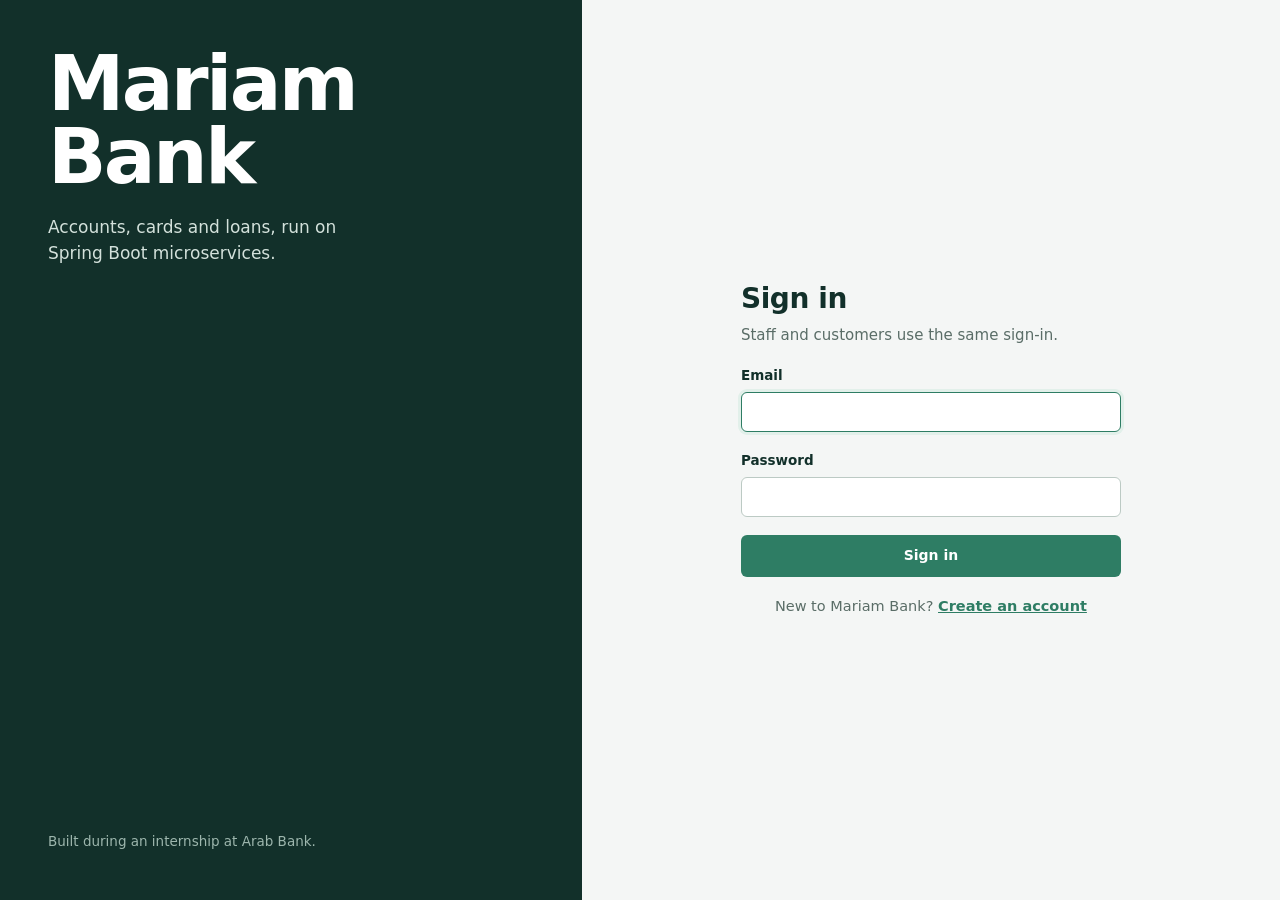
==== frontend/index.html @ c300134a "feat: initialize bank simulation microservices platform" ====
<!doctype html>
<html lang="en">
<head>
  <meta charset="utf-8">
  <meta name="viewport" content="width=device-width, initial-scale=1">
  <title>Customers | Mariam Bank</title>
  <link rel="icon" href="data:image/svg+xml,%3Csvg xmlns='http://www.w3.org/2000/svg' viewBox='0 0 32 32'%3E%3Crect width='32' height='32' rx='7' fill='%2312302a'/%3E%3Cpath d='M8 23V9.5l8 7.5 8-7.5V23' fill='none' stroke='%238fd0b8' stroke-width='3' stroke-linejoin='round'/%3E%3C/svg%3E">
  <link rel="preload" href="fonts/public-sans.woff2" as="font" type="font/woff2" crossorigin>
  <link rel="stylesheet" href="css/styles.css">
  <script src="js/core.js" defer></script>
  <script src="js/table.js" defer></script>
  <script src="js/pages/customers.js" defer></script>
</head>
<body data-page="customers">
  <main class="main" id="main">
    <div class="page-head">
      <div>
        <h1 data-mine="My profile">Customers</h1>
        <p data-staff-only>Everyone registered with the bank. Use a customer's ID to open accounts, issue cards or request loans for them.</p>
      </div>
      <div class="page-actions" data-staff-only>
        <button type="button" class="btn btn-primary" id="addCustomerBtn"><span data-icon="plus"></span>Add customer</button>
      </div>
    </div>

    <!-- Staff: customer directory -->
    <section class="panel" data-staff-only>
      <div class="toolbar">
        <label class="search">
          <span class="visually-hidden">Search customers</span>
          <span data-icon="search"></span>
          <input class="input" type="search" id="customerSearch" placeholder="Search by name, email, ID or phone">
        </label>
        <span class="count" id="customerCount"></span>
      </div>
      <div class="table-wrap"><table class="ledger" id="customersTable"><tbody></tbody></table></div>
    </section>

    <!-- Customer: own profile -->
    <section id="profile" data-customer-only aria-live="polite"></section>
  </main>

  <dialog id="customerDialog" aria-labelledby="customerDialogTitle">
    <form id="customerForm" novalidate>
      <div class="dialog-head">
        <div>
          <h2 id="customerDialogTitle">Add customer</h2>
          <p id="customerDialogHint">They can sign in with this email and password.</p>
        </div>
        <button type="button" class="icon-btn" data-close aria-label="Close"><span data-icon="close"></span></button>
      </div>
      <div class="dialog-body">
        <div class="form-error" role="alert" hidden></div>
        <input type="hidden" id="custId">
        <div class="form-grid two">
          <label class="field span-2"><span>Full name</span><input class="input" id="custName" autocomplete="off" required></label>
          <label class="field span-2"><span>Email</span><input class="input" type="email" id="custEmail" autocomplete="off" required></label>
          <label class="field span-2" id="custPasswordField"><span>Password</span><input class="input" type="password" id="custPassword" autocomplete="new-password" minlength="6"><small>At least 6 characters.</small></label>
          <label class="field"><span>National ID</span><input class="input num" id="custNatId" inputmode="numeric" required></label>
          <label class="field"><span>Phone</span><input class="input num" type="tel" id="custPhone" placeholder="079…" required></label>
          <label class="field span-2"><span>Date of birth</span><input class="input" type="date" id="custDob" required></label>
        </div>
        <p class="field" id="custLockedNote" hidden><small>National ID, phone and date of birth can't be changed after registration.</small></p>
      </div>
      <div class="dialog-foot">
        <button type="button" class="btn btn-secondary" data-close>Cancel</button>
        <button type="submit" class="btn btn-primary" id="customerSubmit">Add customer</button>
      </div>
    </form>
  </dialog>
</body>
</html>
---- frontend/css/styles.css ----
/* Mariam Bank: one stylesheet for every page. */

/* Public Sans (SIL Open Font License, see fonts/OFL.txt), bundled so no external requests are needed. */
@font-face {
  font-family: "Public Sans";
  src: url("../fonts/public-sans.woff2") format("woff2");
  font-weight: 100 900;
  font-style: normal;
  font-display: swap;
}

:root {
  --ink: #12302a;
  --ink-raised: #1b4038;
  --paper: #f4f6f5;
  --surface: #ffffff;
  --row-hover: #f8faf9;
  --rule: #dde4e1;
  --rule-strong: #bccac4;
  --text: #17231f;
  --muted: #5a6d67;
  --accent: #2e7d64;
  --accent-hover: #256a54;
  --accent-tint: #e2f0ea;
  --ochre: #a86b12;
  --ochre-tint: #f7eedc;
  --brick: #a33a2c;
  --brick-hover: #8c3125;
  --brick-tint: #f7e4e1;
  --on-ink: #d3e1db;
  --on-ink-muted: #9db6ad;
  --on-ink-active: #8fd0b8;

  --font: "Public Sans", system-ui, -apple-system, "Segoe UI", Roboto, Arial, sans-serif;
  --sidebar-w: 248px;
  --radius: 6px;
  --radius-lg: 10px;
}

*, *::before, *::after { box-sizing: border-box; }

html { -webkit-text-size-adjust: 100%; }

body {
  margin: 0;
  font-family: var(--font);
  font-size: 15px;
  line-height: 1.55;
  color: var(--text);
  background: var(--paper);
  -webkit-font-smoothing: antialiased;
}

h1, h2, h3 { margin: 0; color: var(--ink); line-height: 1.2; }
p { margin: 0; }
a { color: var(--accent); }
button, input, select { font: inherit; color: inherit; }
[hidden] { display: none !important; }

:focus-visible { outline: 2px solid var(--accent); outline-offset: 2px; }

.icon { width: 18px; height: 18px; flex: none; }

.visually-hidden {
  position: absolute; width: 1px; height: 1px; padding: 0; margin: -1px;
  overflow: hidden; clip: rect(0 0 0 0); white-space: nowrap; border: 0;
}

.num, .amt { font-variant-numeric: tabular-nums; }

/* ---------- App shell ---------- */

.sidebar {
  position: fixed; inset: 0 auto 0 0;
  width: var(--sidebar-w);
  display: flex; flex-direction: column;
  background: var(--ink);
  color: var(--on-ink);
  padding: 28px 16px 20px;
  z-index: 30;
}

.brand { padding: 0 12px 28px; }
.brand a {
  display: block;
  color: #fff;
  text-decoration: none;
  font-size: 21px;
  font-weight: 750;
  letter-spacing: -0.015em;
}
.brand span { display: block; margin-top: 2px; font-size: 13px; color: var(--on-ink-muted); }

.nav { list-style: none; margin: 0; padding: 0; display: grid; gap: 2px; }
.nav a {
  display: flex; align-items: center; gap: 12px;
  padding: 9px 12px;
  border-radius: var(--radius);
  color: var(--on-ink);
  text-decoration: none;
  font-size: 14.5px;
  font-weight: 500;
}
.nav a:hover { background: rgba(255, 255, 255, 0.06); color: #fff; }
.nav a[aria-current="page"] {
  background: rgba(255, 255, 255, 0.09);
  color: #fff;
  box-shadow: inset 3px 0 0 var(--on-ink-active);
}
.nav a[aria-current="page"] .icon { color: var(--on-ink-active); }

.sidebar-user {
  margin-top: auto;
  display: flex; align-items: center; gap: 10px;
  padding: 16px 8px 0 12px;
  border-top: 1px solid rgba(255, 255, 255, 0.1);
}
.avatar {
  width: 34px; height: 34px; flex: none;
  display: grid; place-items: center;
  border-radius: 50%;
  background: var(--ink-raised);
  color: #fff;
  font-size: 13px; font-weight: 700;
  text-transform: uppercase;
}
.sidebar-user .who { min-width: 0; flex: 1; }
.sidebar-user .who strong {
  display: block; color: #fff; font-size: 14px; font-weight: 600;
  overflow: hidden; text-overflow: ellipsis; white-space: nowrap;
}
.sidebar-user .who span { font-size: 12.5px; color: var(--on-ink-muted); }
.sidebar-user .icon-btn { color: var(--on-ink-muted); }
.sidebar-user .icon-btn:hover { background: rgba(255, 255, 255, 0.08); color: #fff; }

.topbar { display: none; }

.main {
  margin-left: var(--sidebar-w);
  padding: 40px 48px 64px;
  max-width: calc(1240px + var(--sidebar-w));
}

.page-head {
  display: flex; flex-wrap: wrap; align-items: flex-end; justify-content: space-between;
  gap: 16px;
  margin-bottom: 28px;
}
.page-head h1 { font-size: 30px; font-weight: 700; letter-spacing: -0.015em; }
.page-head p { margin-top: 6px; color: var(--muted); max-width: 60ch; }
.page-actions { display: flex; flex-wrap: wrap; gap: 8px; }

/* ---------- Buttons ---------- */

.btn {
  display: inline-flex; align-items: center; justify-content: center; gap: 8px;
  height: 38px; padding: 0 16px;
  border: 1px solid transparent;
  border-radius: var(--radius);
  font-size: 14px; font-weight: 600;
  white-space: nowrap;
  cursor: pointer;
  text-decoration: none;
}
.btn .icon { width: 16px; height: 16px; }
.btn-primary { background: var(--accent); color: #fff; }
.btn-primary:hover { background: var(--accent-hover); }
.btn-secondary { background: var(--surface); border-color: var(--rule-strong); color: var(--ink); }
.btn-secondary:hover { border-color: var(--ink); }
.btn-danger { background: var(--brick); color: #fff; }
.btn-danger:hover { background: var(--brick-hover); }
.btn-ghost { background: transparent; color: var(--muted); }
.btn-ghost:hover { background: var(--paper); color: var(--ink); }
.btn-block { width: 100%; height: 42px; }
.btn-sm { height: 30px; padding: 0 12px; font-size: 13.5px; }
.ledger .actions .btn + .btn { margin-left: 4px; }
.btn:disabled { opacity: 0.6; cursor: not-allowed; }

.btn.is-busy { position: relative; color: transparent; }
.btn.is-busy::after {
  content: ""; position: absolute;
  width: 16px; height: 16px;
  border: 2px solid currentColor; border-color: rgba(255, 255, 255, 0.9) rgba(255, 255, 255, 0.3) rgba(255, 255, 255, 0.3);
  border-radius: 50%;
  animation: spin 0.7s linear infinite;
}
.btn-secondary.is-busy::after { border-color: var(--ink) var(--rule) var(--rule); }

.icon-btn {
  display: inline-grid; place-items: center;
  width: 32px; height: 32px;
  border: 0; border-radius: var(--radius);
  background: transparent;
  color: var(--muted);
  cursor: pointer;
}
.icon-btn:hover { background: var(--paper); color: var(--ink); }
.icon-btn.danger:hover { background: var(--brick-tint); color: var(--brick); }
.icon-btn .icon { width: 17px; height: 17px; }

@keyframes spin { to { transform: rotate(360deg); } }

/* ---------- Forms ---------- */

.field { display: grid; gap: 6px; }
.field > span { font-size: 13.5px; font-weight: 600; color: var(--ink); }
.field small { font-size: 12.5px; color: var(--muted); }

.input, .select {
  width: 100%; height: 40px;
  padding: 0 12px;
  background: var(--surface);
  border: 1px solid var(--rule-strong);
  border-radius: var(--radius);
  font-size: 15px;
}
.select {
  appearance: none;
  padding-right: 34px;
  background-image: url("data:image/svg+xml,%3Csvg xmlns='http://www.w3.org/2000/svg' viewBox='0 0 24 24' fill='none' stroke='%235a6d67' stroke-width='2' stroke-linecap='round' stroke-linejoin='round'%3E%3Cpath d='m6 9 6 6 6-6'/%3E%3C/svg%3E");
  background-repeat: no-repeat;
  background-position: right 10px center;
  background-size: 16px;
}
.input:focus, .select:focus {
  outline: none;
  border-color: var(--accent);
  box-shadow: 0 0 0 3px var(--accent-tint);
}
.input:disabled, .input[readonly] { background: var(--paper); color: var(--muted); }
.input:user-invalid { border-color: var(--brick); }

.form-grid { display: grid; gap: 16px; }
.form-grid.two { grid-template-columns: 1fr 1fr; }
.form-grid .span-2 { grid-column: 1 / -1; }

.form-error {
  padding: 10px 12px;
  border-radius: var(--radius);
  background: var(--brick-tint);
  color: var(--brick);
  font-size: 14px;
}
.form-note {
  padding: 10px 12px;
  border-radius: var(--radius);
  background: var(--accent-tint);
  color: var(--accent-hover);
  font-size: 14px;
}

/* ---------- Toolbar & table ---------- */

.toolbar {
  display: flex; flex-wrap: wrap; align-items: center; gap: 12px;
  padding: 14px 16px;
  border-bottom: 1px solid var(--rule);
}
.search { position: relative; flex: 1 1 260px; max-width: 360px; }
.search .icon { position: absolute; left: 11px; top: 50%; transform: translateY(-50%); color: var(--muted); width: 16px; height: 16px; }
.search .input { padding-left: 34px; height: 36px; font-size: 14.5px; }
.toolbar .select { width: auto; height: 36px; font-size: 14.5px; }
.toolbar .count { margin-left: auto; font-size: 13.5px; color: var(--muted); }

.panel {
  background: var(--surface);
  border: 1px solid var(--rule);
  border-radius: var(--radius-lg);
  overflow: hidden;
}

.table-wrap { overflow-x: auto; }

table.ledger { width: 100%; border-collapse: collapse; font-size: 14.5px; }
.ledger th {
  padding: 10px 16px;
  text-align: left;
  font-size: 13px; font-weight: 600;
  color: var(--muted);
  white-space: nowrap;
  border-bottom: 1px solid var(--rule-strong);
  background: var(--surface);
}
.ledger td {
  padding: 12px 16px;
  border-bottom: 1px solid var(--rule);
  vertical-align: middle;
}
.ledger tbody tr:last-child td { border-bottom: 0; }
.ledger tbody tr:hover td { background: var(--row-hover); }
.ledger .right { text-align: right; }
.ledger .actions { text-align: right; white-space: nowrap; width: 1%; }
.ledger .actions .icon-btn + .icon-btn { margin-left: 2px; }

.th-sort {
  display: inline-flex; align-items: center; gap: 4px;
  padding: 0; border: 0; background: none;
  font: inherit; color: inherit; cursor: pointer;
}
.th-sort:hover { color: var(--ink); }
.th-sort .mark { width: 10px; font-size: 10px; color: var(--ink); }
th.right .th-sort { flex-direction: row-reverse; }

.cell-primary { font-weight: 600; color: var(--ink); }
.cell-secondary { font-size: 13px; color: var(--muted); }
.id { font-variant-numeric: tabular-nums; letter-spacing: 0.02em; color: var(--muted); font-size: 13.5px; }
.empty-cell { color: var(--rule-strong); }

.amt { font-weight: 600; color: var(--ink); white-space: nowrap; }
.amt .cur { font-weight: 500; color: var(--muted); margin-right: 1px; }
.amt.debt { color: var(--brick); }
.amt.debt .cur { color: var(--brick); opacity: 0.7; }

.table-state td { padding: 40px 16px; text-align: center; color: var(--muted); }
.table-state strong { display: block; color: var(--ink); margin-bottom: 4px; font-weight: 600; }
.table-state .btn { margin-top: 14px; }

.skeleton td { padding: 16px; }
.skeleton span {
  display: block; height: 12px; border-radius: 3px;
  background: var(--paper);
  animation: pulse 1.2s ease-in-out infinite alternate;
}
@keyframes pulse { from { opacity: 1; } to { opacity: 0.45; } }

.pager {
  display: flex; align-items: center; justify-content: space-between; gap: 12px;
  padding: 10px 16px;
  border-top: 1px solid var(--rule);
  font-size: 13.5px; color: var(--muted);
}
.pager div { display: flex; gap: 6px; }
.pager .btn { height: 32px; padding: 0 12px; font-size: 13.5px; }

/* ---------- Status ---------- */

.status {
  display: inline-flex; align-items: center; gap: 7px;
  font-size: 13.5px; font-weight: 600;
  white-space: nowrap;
}
.status::before { content: ""; width: 8px; height: 8px; border-radius: 2px; background: currentColor; }
.status.ok { color: var(--accent); }
.status.wait { color: var(--ochre); }
.status.bad { color: var(--brick); }
.status.done { color: var(--muted); }

.status-select { width: auto; height: 32px; font-size: 13.5px; font-weight: 600; padding-left: 10px; }
.status-select.ok { color: var(--accent); }
.status-select.wait { color: var(--ochre); }
.status-select.bad { color: var(--brick); }

.tag {
  display: inline-block;
  padding: 2px 8px;
  border-radius: 4px;
  font-size: 12.5px; font-weight: 600;
  white-space: nowrap;
  background: var(--paper); color: var(--ink);
}
.tag.t1 { background: var(--accent-tint); color: var(--accent-hover); }
.tag.t2 { background: var(--ochre-tint); color: #7d500d; }
.tag.t3 { background: #e5ecf4; color: #2f4d6b; }
.tag.t4 { background: #efe6f1; color: #5d3a66; }

.reveal {
  display: inline-flex; align-items: center; gap: 4px;
  padding: 2px 6px; margin: -2px -6px;
  border: 0; border-radius: 4px; background: none;
  color: var(--muted); font-variant-numeric: tabular-nums; cursor: pointer;
}
.reveal:hover { background: var(--paper); color: var(--ink); }
.reveal .icon { width: 14px; height: 14px; }

/* ---------- Statement figures (the big numbers) ---------- */

.statement {
  display: flex; flex-wrap: wrap; align-items: flex-end; gap: 16px 48px;
  padding-bottom: 24px;
  margin-bottom: 24px;
  border-bottom: 1px solid var(--rule);
}
.figure .label { display: block; font-size: 14px; color: var(--muted); margin-bottom: 2px; }
.figure .value {
  display: block;
  font-size: 44px; font-weight: 700;
  line-height: 1.05;
  letter-spacing: -0.025em;
  color: var(--ink);
  font-variant-numeric: tabular-nums;
}
.figure .value .cur { font-size: 0.55em; font-weight: 600; color: var(--muted); vertical-align: 0.6em; margin-right: 2px; }
.figure.small .value { font-size: 28px; }
.figure.debt .value { color: var(--brick); }
.figure.debt .value .cur { color: var(--brick); opacity: 0.7; }

/* ---------- Profile (customer view of index) ---------- */

.profile {
  display: grid;
  grid-template-columns: minmax(0, 1fr) minmax(0, 1.2fr);
  background: var(--surface);
  border: 1px solid var(--rule);
  border-radius: var(--radius-lg);
  overflow: hidden;
}
.profile-main { padding: 32px; border-right: 1px solid var(--rule); }
.profile-main h2 { font-size: 24px; font-weight: 700; letter-spacing: -0.01em; }
.profile-main .email { color: var(--muted); margin-top: 2px; }
.profile-main .figure { margin-top: 40px; }
.profile-main .figure .value { font-size: 52px; }

.details { margin: 0; padding: 12px 32px; }
.details div {
  display: grid; grid-template-columns: 150px 1fr; gap: 16px; align-items: center;
  padding: 14px 0;
  border-bottom: 1px solid var(--rule);
}
.details div:last-child { border-bottom: 0; }
.details dt { color: var(--muted); font-size: 14px; }
.details dd { margin: 0; font-weight: 600; color: var(--ink); display: flex; align-items: center; gap: 6px; }

.empty-state {
  padding: 56px 24px;
  text-align: center;
  color: var(--muted);
  background: var(--surface);
  border: 1px dashed var(--rule-strong);
  border-radius: var(--radius-lg);
}
.empty-state strong { display: block; font-size: 17px; color: var(--ink); margin-bottom: 6px; }
.empty-state p { max-width: 46ch; margin: 0 auto; }

.lookup { display: flex; gap: 8px; align-items: flex-end; margin-bottom: 28px; max-width: 520px; }
.lookup .field { flex: 1; }

/* ---------- Dialogs ---------- */

dialog {
  width: min(500px, calc(100vw - 32px));
  max-height: calc(100vh - 48px);
  padding: 0;
  border: 0;
  border-radius: var(--radius-lg);
  background: var(--surface);
  color: var(--text);
  box-shadow: 0 24px 60px rgba(18, 48, 42, 0.25);
}
dialog.wide { width: min(620px, calc(100vw - 32px)); }
dialog::backdrop { background: rgba(18, 48, 42, 0.45); }
dialog[open] { animation: dialog-in 0.16s ease-out; }
@keyframes dialog-in { from { opacity: 0; transform: translateY(8px); } }

.dialog-head {
  display: flex; align-items: flex-start; justify-content: space-between; gap: 16px;
  padding: 22px 24px 0;
}
.dialog-head h2 { font-size: 19px; font-weight: 700; }
.dialog-head p { margin-top: 4px; font-size: 14px; color: var(--muted); }
.dialog-head .icon-btn { margin: -4px -8px 0 0; }
.dialog-body { padding: 20px 24px; display: grid; gap: 16px; }
.dialog-foot {
  display: flex; justify-content: flex-end; gap: 8px;
  padding: 16px 24px;
  border-top: 1px solid var(--rule);
  background: var(--row-hover);
}

.pin-display {
  font-size: 44px; font-weight: 700; letter-spacing: 0.3em;
  text-align: center; color: var(--ink);
  font-variant-numeric: tabular-nums;
  padding: 12px 0 4px;
}

/* ---------- Toasts ---------- */

.toasts {
  position: fixed; right: 20px; bottom: 20px;
  display: grid; gap: 8px;
  z-index: 100;
  width: min(380px, calc(100vw - 40px));
}
.toast {
  display: flex; gap: 10px; align-items: flex-start;
  padding: 12px 14px;
  border-radius: var(--radius);
  background: var(--ink);
  color: #fff;
  font-size: 14px;
  box-shadow: 0 10px 30px rgba(18, 48, 42, 0.3);
  animation: toast-in 0.2s ease-out;
}
.toast .icon { width: 18px; height: 18px; margin-top: 1px; color: var(--on-ink-active); }
.toast.error .icon { color: #f2a497; }
.toast p { flex: 1; }
.toast .icon-btn { width: 24px; height: 24px; margin: -2px -4px 0 0; color: var(--on-ink-muted); }
.toast .icon-btn:hover { background: rgba(255, 255, 255, 0.1); color: #fff; }
@keyframes toast-in { from { opacity: 0; transform: translateY(8px); } }

/* ---------- Auth pages ---------- */

.auth {
  min-height: 100vh;
  display: grid;
  grid-template-columns: minmax(0, 5fr) minmax(0, 6fr);
}
.auth-side {
  display: flex; flex-direction: column; justify-content: space-between;
  padding: 48px;
  background: var(--ink);
  color: var(--on-ink);
}
.auth-side .wordmark {
  color: #fff;
  font-size: clamp(48px, 6vw, 84px);
  font-weight: 800;
  line-height: 0.95;
  letter-spacing: -0.035em;
}
.auth-side .tagline { margin-top: 20px; max-width: 32ch; font-size: 17px; color: var(--on-ink); }
.auth-side .credit { font-size: 13.5px; color: var(--on-ink-muted); }

.auth-main { display: grid; place-items: center; padding: 48px 24px; }
.auth-form { width: 100%; max-width: 380px; display: grid; gap: 18px; }
.auth-form.wide { max-width: 480px; }
.auth-form h1 { font-size: 28px; font-weight: 700; letter-spacing: -0.015em; }
.auth-form .lead { color: var(--muted); margin-top: -10px; }
.auth-form .switch { text-align: center; font-size: 14.5px; color: var(--muted); }
.auth-form .switch a { font-weight: 600; }

/* ---------- Responsive ---------- */

@media (max-width: 900px) {
  .sidebar {
    transform: translateX(-100%);
    transition: transform 0.2s ease;
    box-shadow: none;
  }
  body.nav-open .sidebar { transform: none; box-shadow: 0 0 0 100vmax rgba(18, 48, 42, 0.45); }

  .topbar {
    position: sticky; top: 0; z-index: 20;
    display: flex; align-items: center; gap: 8px;
    height: 56px; padding: 0 12px;
    background: var(--ink);
    color: #fff;
  }
  .topbar a { color: #fff; text-decoration: none; font-weight: 750; font-size: 18px; letter-spacing: -0.01em; }
  .topbar .icon-btn { color: var(--on-ink); }
  .topbar .icon-btn:hover { background: rgba(255, 255, 255, 0.08); color: #fff; }

  .main { margin-left: 0; padding: 24px 16px 48px; }
  .page-head h1 { font-size: 26px; }
  .figure .value { font-size: 36px; }

  .profile { grid-template-columns: 1fr; }
  .profile-main { border-right: 0; border-bottom: 1px solid var(--rule); padding: 24px; }
  .profile-main .figure { margin-top: 24px; }
  .profile-main .figure .value { font-size: 42px; }
  .details { padding: 8px 24px; }
  .details div { grid-template-columns: 120px 1fr; }

  .auth { grid-template-columns: 1fr; grid-template-rows: auto 1fr; }
  .auth-side { padding: 28px 24px; gap: 24px; }
  .auth-side .wordmark { font-size: 44px; }
  .auth-side .tagline { margin-top: 10px; font-size: 15.5px; }
}

@media (max-width: 560px) {
  .form-grid.two { grid-template-columns: 1fr; }
  .toolbar .count { margin-left: 0; width: 100%; }
  .lookup { flex-direction: column; align-items: stretch; }
  .dialog-foot { flex-direction: column-reverse; }
  .dialog-foot .btn { width: 100%; }
}

@media (prefers-reduced-motion: reduce) {
  *, *::before, *::after { animation-duration: 0.01ms !important; animation-iteration-count: 1 !important; transition-duration: 0.01ms !important; }
}

/* Hide signed-in pages until the shell has applied role-specific content. */
body[data-page] .main { visibility: hidden; }
body[data-page].ready .main { visibility: visible; }
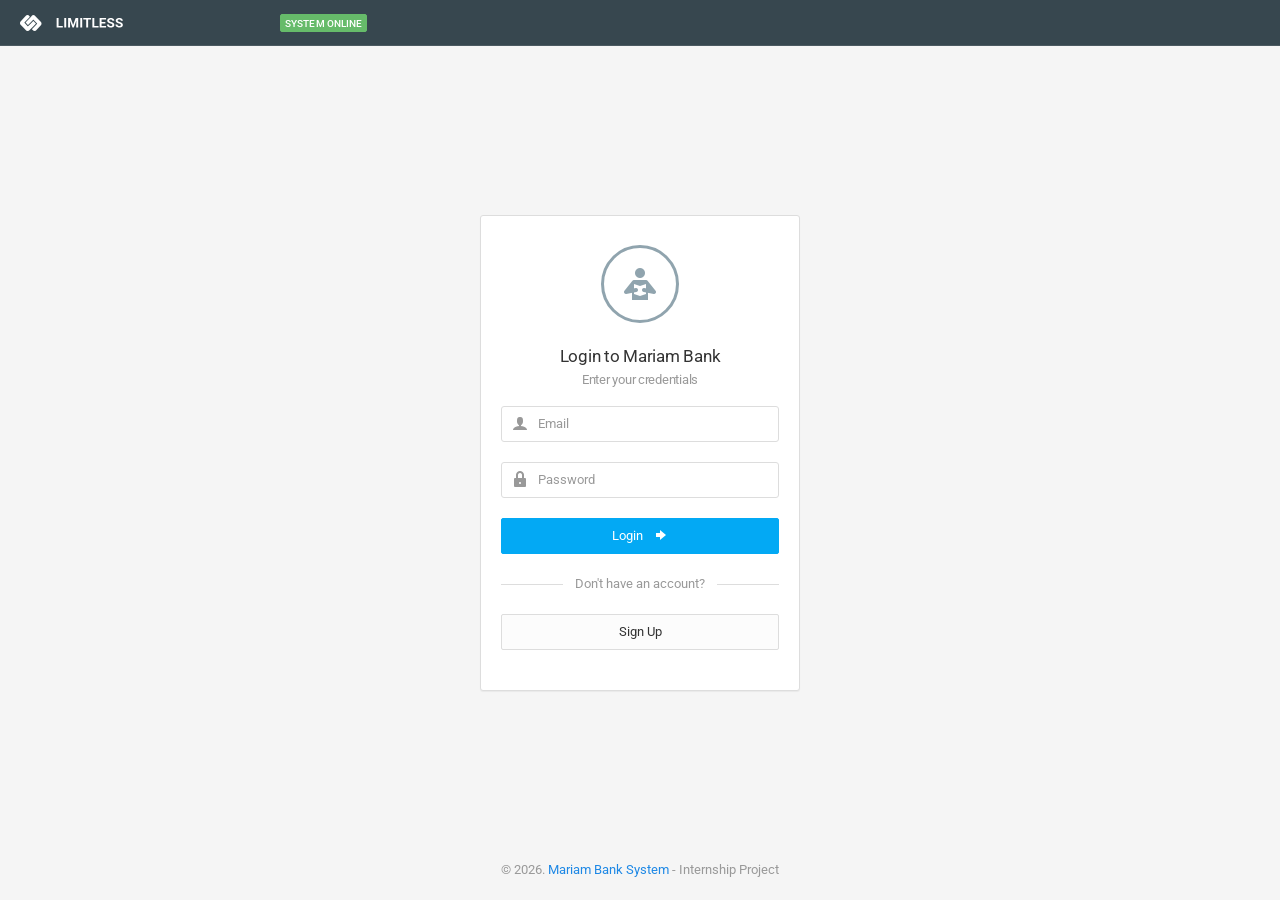
==== commit 3892482c: "style: Restore original UI with demo mode" ====
--- a/frontend/index.html
+++ b/frontend/index.html
@@ -1,72 +1,279 @@
 <!doctype html>
 <html lang="en">
-<head>
-  <meta charset="utf-8">
-  <meta name="viewport" content="width=device-width, initial-scale=1">
-  <title>Customers | Mariam Bank</title>
-  <link rel="icon" href="data:image/svg+xml,%3Csvg xmlns='http://www.w3.org/2000/svg' viewBox='0 0 32 32'%3E%3Crect width='32' height='32' rx='7' fill='%2312302a'/%3E%3Cpath d='M8 23V9.5l8 7.5 8-7.5V23' fill='none' stroke='%238fd0b8' stroke-width='3' stroke-linejoin='round'/%3E%3C/svg%3E">
-  <link rel="preload" href="fonts/public-sans.woff2" as="font" type="font/woff2" crossorigin>
-  <link rel="stylesheet" href="css/styles.css">
-  <script src="js/core.js" defer></script>
-  <script src="js/table.js" defer></script>
-  <script src="js/pages/customers.js" defer></script>
-</head>
-<body data-page="customers">
-  <main class="main" id="main">
-    <div class="page-head">
-      <div>
-        <h1 data-mine="My profile">Customers</h1>
-        <p data-staff-only>Everyone registered with the bank. Use a customer's ID to open accounts, issue cards or request loans for them.</p>
-      </div>
-      <div class="page-actions" data-staff-only>
-        <button type="button" class="btn btn-primary" id="addCustomerBtn"><span data-icon="plus"></span>Add customer</button>
+  <head>
+    <meta charset="utf-8" />
+    <meta http-equiv="X-UA-Compatible" content="IE=edge" />
+    <meta name="viewport" content="width=device-width, initial-scale=1" />
+    <title>Mariam Bank - Customer Management</title>
+
+    <link
+      href="https://fonts.googleapis.com/css?family=Roboto:400,300,100,500,700,900"
+      rel="stylesheet"
+      type="text/css"
+    />
+    <link
+      href="assets/css/icons/icomoon/styles.css"
+      rel="stylesheet"
+      type="text/css"
+    />
+    <link href="assets/css/bootstrap.css" rel="stylesheet" type="text/css" />
+    <link href="assets/css/core.css" rel="stylesheet" type="text/css" />
+    <link href="assets/css/components.css" rel="stylesheet" type="text/css" />
+    <link href="assets/css/colors.css" rel="stylesheet" type="text/css" />
+
+    <script
+      type="text/javascript"
+      src="assets/js/core/libraries/jquery.min.js"
+    ></script>
+    <script
+      type="text/javascript"
+      src="assets/js/core/libraries/bootstrap.min.js"
+    ></script>
+    <script
+      type="text/javascript"
+      src="assets/js/plugins/loaders/blockui.min.js"
+    ></script>
+    <script
+      type="text/javascript"
+      src="assets/js/plugins/tables/datatables/datatables.min.js"
+    ></script>
+    <script
+      type="text/javascript"
+      src="assets/js/plugins/notifications/pnotify.min.js"
+    ></script>
+    <script type="text/javascript" src="assets/js/core/app.js"></script>
+    <script type="text/javascript" src="js/common.js"></script>
+    <script type="text/javascript" src="js/demo.js"></script>
+    <script type="text/javascript" src="js/session.js"></script>
+  </head>
+
+  <body>
+    <div class="navbar navbar-inverse">
+      <div class="navbar-header">
+        <a class="navbar-brand" href="index.html"
+          ><img src="assets/images/logo_light.png" alt=""
+        /></a>
+        <ul class="nav navbar-nav visible-xs-block">
+          <li>
+            <a data-toggle="collapse" data-target="#navbar-mobile"
+              ><i class="icon-tree5"></i
+            ></a>
+          </li>
+          <li>
+            <a class="sidebar-mobile-main-toggle"
+              ><i class="icon-paragraph-justify3"></i
+            ></a>
+          </li>
+        </ul>
+      </div>
+      <div class="navbar-collapse collapse" id="navbar-mobile">
+        <ul class="nav navbar-nav">
+          <li>
+            <a class="sidebar-control sidebar-main-toggle hidden-xs"
+              ><i class="icon-paragraph-justify3"></i
+            ></a>
+          </li>
+        </ul>
+        <p class="navbar-text">
+          <span class="label bg-success-400">SYSTEM ONLINE</span>
+        </p>
       </div>
     </div>
 
-    <!-- Staff: customer directory -->
-    <section class="panel" data-staff-only>
-      <div class="toolbar">
-        <label class="search">
-          <span class="visually-hidden">Search customers</span>
-          <span data-icon="search"></span>
-          <input class="input" type="search" id="customerSearch" placeholder="Search by name, email, ID or phone">
-        </label>
-        <span class="count" id="customerCount"></span>
-      </div>
-      <div class="table-wrap"><table class="ledger" id="customersTable"><tbody></tbody></table></div>
-    </section>
-
-    <!-- Customer: own profile -->
-    <section id="profile" data-customer-only aria-live="polite"></section>
-  </main>
-
-  <dialog id="customerDialog" aria-labelledby="customerDialogTitle">
-    <form id="customerForm" novalidate>
-      <div class="dialog-head">
-        <div>
-          <h2 id="customerDialogTitle">Add customer</h2>
-          <p id="customerDialogHint">They can sign in with this email and password.</p>
+    <div class="page-container">
+      <div class="page-content">
+        <div class="sidebar sidebar-main">
+          <div class="sidebar-content">
+            <div class="sidebar-user">
+              <div class="category-content">
+                <div class="media">
+                  <a href="#" class="media-left">
+                    <img
+                      src="assets/images/placeholder.jpg"
+                      class="img-circle img-sm"
+                      alt=""
+                    />
+                  </a>
+                  <div class="media-body">
+                    <span
+                      class="media-heading text-semibold"
+                      id="userNameDisplay"
+                      >Mariam Anbar</span
+                    >
+                    <div class="text-size-mini text-muted">
+                      <i class="icon-switch2 text-size-small"></i>
+                      <a
+                        href="javascript:void(0)"
+                        onclick="logout()"
+                        class="text-muted"
+                        >Logout</a
+                      >
+                    </div>
+                  </div>
+                </div>
+              </div>
+            </div>
+            <div class="sidebar-category sidebar-category-visible">
+              <div class="category-content no-padding">
+                <ul class="navigation navigation-main navigation-accordion">
+                  <li class="navigation-header">
+                    <span>Main</span> <i class="icon-menu"></i>
+                  </li>
+                  <li class="active">
+                    <a href="index.html"
+                      ><i class="icon-home4"></i>
+                      <span>Customer Directory</span></a
+                    >
+                  </li>
+                  <li>
+                    <a href="accounts.html"
+                      ><i class="icon-stack2"></i>
+                      <span>Accounts Directory</span></a
+                    >
+                  </li>
+                  <li>
+                    <a href="cards.html"
+                      ><i class="icon-credit-card"></i>
+                      <span>Card Services</span></a
+                    >
+                  </li>
+                  <li>
+                    <a href="loans.html"
+                      ><i class="icon-cash3"></i> <span>Loan System</span></a
+                    >
+                  </li>
+                  <li class="navigation-header">
+                    <span>Monitoring</span> <i class="icon-menu"></i>
+                  </li>
+                  <li>
+                    <a href="logs.html"
+                      ><i class="icon-list-ordered"></i>
+                      <span>Transaction Logs</span></a
+                    >
+                  </li>
+                </ul>
+              </div>
+            </div>
+          </div>
         </div>
-        <button type="button" class="icon-btn" data-close aria-label="Close"><span data-icon="close"></span></button>
-      </div>
-      <div class="dialog-body">
-        <div class="form-error" role="alert" hidden></div>
-        <input type="hidden" id="custId">
-        <div class="form-grid two">
-          <label class="field span-2"><span>Full name</span><input class="input" id="custName" autocomplete="off" required></label>
-          <label class="field span-2"><span>Email</span><input class="input" type="email" id="custEmail" autocomplete="off" required></label>
-          <label class="field span-2" id="custPasswordField"><span>Password</span><input class="input" type="password" id="custPassword" autocomplete="new-password" minlength="6"><small>At least 6 characters.</small></label>
-          <label class="field"><span>National ID</span><input class="input num" id="custNatId" inputmode="numeric" required></label>
-          <label class="field"><span>Phone</span><input class="input num" type="tel" id="custPhone" placeholder="079…" required></label>
-          <label class="field span-2"><span>Date of birth</span><input class="input" type="date" id="custDob" required></label>
+
+        <div class="content-wrapper">
+          <div class="content">
+            <div class="panel panel-flat">
+              <div class="panel-heading">
+                <h5 class="panel-title">Customer Directory</h5>
+                <div class="heading-elements">
+                  <button
+                    type="button"
+                    class="btn btn-primary btn-sm"
+                    onclick="openRegisterModal()"
+                  >
+                    <i class="icon-plus3 position-left"></i> Register New Customer
+                  </button>
+                </div>
+              </div>
+
+              <table
+                id="customersDT"
+                class="table datatable-basic table-bordered table-striped"
+              >
+                <thead>
+                  <tr>
+                    <th>ID</th>
+                    <th>Name</th>
+                    <th>National ID</th>
+                    <th>Phone</th>
+                    <th>Email</th>
+                    <th>Balance</th>
+                    <th class="text-center">Actions</th>
+                  </tr>
+                </thead>
+                <tbody></tbody>
+              </table>
+            </div>
+          </div>
         </div>
-        <p class="field" id="custLockedNote" hidden><small>National ID, phone and date of birth can't be changed after registration.</small></p>
-      </div>
-      <div class="dialog-foot">
-        <button type="button" class="btn btn-secondary" data-close>Cancel</button>
-        <button type="submit" class="btn btn-primary" id="customerSubmit">Add customer</button>
-      </div>
-    </form>
-  </dialog>
-</body>
+      </div>
+    </div>
+
+    <div id="modal_customer" class="modal fade">
+      <div class="modal-dialog">
+        <div class="modal-content">
+          <div class="modal-header">
+            <button type="button" class="close" data-dismiss="modal">
+              &times;
+            </button>
+            <h5 class="modal-title" id="modalTitle">Customer Details</h5>
+          </div>
+          <form id="customerForm">
+            <div class="modal-body">
+              <input type="hidden" id="cust_id" />
+              <div class="form-group">
+                <label>Name:</label>
+                <input
+                  type="text"
+                  id="cust_name"
+                  class="form-control"
+                  required
+                />
+              </div>
+              <div class="form-group">
+                <label>National ID:</label>
+                <input
+                  type="number"
+                  id="cust_natId"
+                  class="form-control"
+                  required
+                />
+              </div>
+              <div class="form-group">
+                <label>Date Of Birth:</label>
+                <input
+                  type="date"
+                  id="cust_dob"
+                  class="form-control"
+                  required
+                />
+              </div>
+              <div class="form-group">
+                <label>Phone:</label>
+                <input
+                  type="number"
+                  id="cust_phone"
+                  class="form-control"
+                  required
+                />
+              </div>
+              <div class="form-group">
+                <label>Email:</label>
+                <input
+                  type="email"
+                  id="cust_email"
+                  class="form-control"
+                  required
+                />
+              </div>
+              <div id="passwordSection" class="form-group">
+                <label>Password:</label>
+                <input
+                  type="password"
+                  id="cust_password"
+                  class="form-control"
+                />
+              </div>
+            </div>
+            <div class="modal-footer">
+              <button type="button" class="btn btn-link" data-dismiss="modal">
+                Close
+              </button>
+              <button type="submit" class="btn btn-primary">
+                Save changes
+              </button>
+            </div>
+          </form>
+        </div>
+      </div>
+    </div>
+    <script src="js/pages/customers.js"></script>
+  </body>
 </html>
--- a/frontend/assets/css/icons/icomoon/styles.css
+++ b/frontend/assets/css/icons/icomoon/styles.css
@@ -0,0 +1,1190 @@
+@font-face {
+	font-family: 'icomoon';
+	src:url('fonts/icomoon.eot?3p0rtw');
+	src:url('fonts/icomoon.eot?#iefix3p0rtw') format('embedded-opentype'),
+		url('fonts/icomoon.woff?3p0rtw') format('woff'),
+		url('fonts/icomoon.ttf?3p0rtw') format('truetype'),
+		url('fonts/icomoon.svg?3p0rtw#icomoon') format('svg');
+	font-weight: normal;
+	font-style: normal;
+}
+
+[class^="icon-"], [class*=" icon-"] {
+	font-family: 'icomoon';
+	speak: none;
+	font-style: normal;
+	font-weight: normal;
+	font-variant: normal;
+	text-transform: none;
+	line-height: 1;
+	min-width: 1em;
+	display: inline-block;
+	text-align: center;
+	font-size: 16px;
+	vertical-align: middle;
+	position: relative;
+	top: -1px;
+
+	/* Better Font Rendering =========== */
+	-webkit-font-smoothing: antialiased;
+	-moz-osx-font-smoothing: grayscale;
+}
+
+.icon-2x {
+	font-size: 32px;
+}
+.icon-3x {
+	font-size: 48px;
+}
+
+.icon-bordered {
+	padding: 5px;
+	border: 2px solid;
+	border-radius: 50%;
+}
+
+.icon-home:before{content:"\e900";}
+.icon-home2:before{content:"\e901";}
+.icon-home5:before{content:"\e904";}
+.icon-home7:before{content:"\e906";}
+.icon-home8:before{content:"\e907";}
+.icon-home9:before{content:"\e908";}
+.icon-office:before{content:"\e909";}
+.icon-city:before{content:"\e90a";}
+.icon-newspaper:before{content:"\e90b";}
+.icon-magazine:before{content:"\e90c";}
+.icon-design:before{content:"\e90d";}
+.icon-pencil:before{content:"\e90e";}
+.icon-pencil3:before{content:"\e910";}
+.icon-pencil4:before{content:"\e911";}
+.icon-pencil5:before{content:"\e912";}
+.icon-pencil6:before{content:"\e913";}
+.icon-pencil7:before{content:"\e914";}
+.icon-eraser:before{content:"\e915";}
+.icon-eraser2:before{content:"\e916";}
+.icon-eraser3:before{content:"\e917";}
+.icon-quill2:before{content:"\e919";}
+.icon-quill4:before{content:"\e91b";}
+.icon-pen:before{content:"\e91c";}
+.icon-pen-plus:before{content:"\e91d";}
+.icon-pen-minus:before{content:"\e91e";}
+.icon-pen2:before{content:"\e91f";}
+.icon-blog:before{content:"\e925";}
+.icon-pen6:before{content:"\e927";}
+.icon-brush:before{content:"\e928";}
+.icon-spray:before{content:"\e929";}
+.icon-color-sampler:before{content:"\e92c";}
+.icon-toggle:before{content:"\e92d";}
+.icon-bucket:before{content:"\e92e";}
+.icon-gradient:before{content:"\e930";}
+.icon-eyedropper:before{content:"\e931";}
+.icon-eyedropper2:before{content:"\e932";}
+.icon-eyedropper3:before{content:"\e933";}
+.icon-droplet:before{content:"\e934";}
+.icon-droplet2:before{content:"\e935";}
+.icon-color-clear:before{content:"\e937";}
+.icon-paint-format:before{content:"\e938";}
+.icon-stamp:before{content:"\e939";}
+.icon-image2:before{content:"\e93c";}
+.icon-image-compare:before{content:"\e93d";}
+.icon-images2:before{content:"\e93e";}
+.icon-image3:before{content:"\e93f";}
+.icon-images3:before{content:"\e940";}
+.icon-image4:before{content:"\e941";}
+.icon-image5:before{content:"\e942";}
+.icon-camera:before{content:"\e944";}
+.icon-shutter:before{content:"\e947";}
+.icon-headphones:before{content:"\e948";}
+.icon-headset:before{content:"\e949";}
+.icon-music:before{content:"\e94a";}
+.icon-album:before{content:"\e950";}
+.icon-tape:before{content:"\e952";}
+.icon-piano:before{content:"\e953";}
+.icon-speakers:before{content:"\e956";}
+.icon-play:before{content:"\e957";}
+.icon-clapboard-play:before{content:"\e959";}
+.icon-clapboard:before{content:"\e95a";}
+.icon-media:before{content:"\e95b";}
+.icon-presentation:before{content:"\e95c";}
+.icon-movie:before{content:"\e95d";}
+.icon-film:before{content:"\e95e";}
+.icon-film2:before{content:"\e95f";}
+.icon-film3:before{content:"\e960";}
+.icon-film4:before{content:"\e961";}
+.icon-video-camera:before{content:"\e962";}
+.icon-video-camera2:before{content:"\e963";}
+.icon-video-camera-slash:before{content:"\e964";}
+.icon-video-camera3:before{content:"\e965";}
+.icon-dice:before{content:"\e96a";}
+.icon-chess-king:before{content:"\e972";}
+.icon-chess-queen:before{content:"\e973";}
+.icon-chess:before{content:"\e978";}
+.icon-megaphone:before{content:"\e97a";}
+.icon-new:before{content:"\e97b";}
+.icon-connection:before{content:"\e97c";}
+.icon-station:before{content:"\e981";}
+.icon-satellite-dish2:before{content:"\e98a";}
+.icon-feed:before{content:"\e9b3";}
+.icon-mic2:before{content:"\e9ce";}
+.icon-mic-off2:before{content:"\e9e0";}
+.icon-book:before{content:"\e9e1";}
+.icon-book2:before{content:"\e9e9";}
+.icon-book-play:before{content:"\e9fd";}
+.icon-book3:before{content:"\ea01";}
+.icon-bookmark:before{content:"\ea02";}
+.icon-books:before{content:"\ea03";}
+.icon-archive:before{content:"\ea04";}
+.icon-reading:before{content:"\ea05";}
+.icon-library2:before{content:"\ea06";}
+.icon-graduation2:before{content:"\ea07";}
+.icon-file-text:before{content:"\ea08";}
+.icon-profile:before{content:"\ea09";}
+.icon-file-empty:before{content:"\ea0a";}
+.icon-file-empty2:before{content:"\ea0b";}
+.icon-files-empty:before{content:"\ea0c";}
+.icon-files-empty2:before{content:"\ea0d";}
+.icon-file-plus:before{content:"\ea0e";}
+.icon-file-plus2:before{content:"\ea0f";}
+.icon-file-minus:before{content:"\ea10";}
+.icon-file-minus2:before{content:"\ea11";}
+.icon-file-download:before{content:"\ea12";}
+.icon-file-download2:before{content:"\ea13";}
+.icon-file-upload:before{content:"\ea14";}
+.icon-file-upload2:before{content:"\ea15";}
+.icon-file-check:before{content:"\ea16";}
+.icon-file-check2:before{content:"\ea17";}
+.icon-file-eye:before{content:"\ea18";}
+.icon-file-eye2:before{content:"\ea19";}
+.icon-file-text2:before{content:"\ea1a";}
+.icon-file-text3:before{content:"\ea1b";}
+.icon-file-picture:before{content:"\ea1c";}
+.icon-file-picture2:before{content:"\ea1d";}
+.icon-file-music:before{content:"\ea1e";}
+.icon-file-music2:before{content:"\ea1f";}
+.icon-file-play:before{content:"\ea20";}
+.icon-file-play2:before{content:"\ea21";}
+.icon-file-video:before{content:"\ea22";}
+.icon-file-video2:before{content:"\ea23";}
+.icon-copy:before{content:"\ea24";}
+.icon-copy2:before{content:"\ea25";}
+.icon-file-zip:before{content:"\ea26";}
+.icon-file-zip2:before{content:"\ea27";}
+.icon-file-xml:before{content:"\ea28";}
+.icon-file-xml2:before{content:"\ea29";}
+.icon-file-css:before{content:"\ea2a";}
+.icon-file-css2:before{content:"\ea2b";}
+.icon-file-presentation:before{content:"\ea2c";}
+.icon-file-presentation2:before{content:"\ea2d";}
+.icon-file-stats:before{content:"\ea2e";}
+.icon-file-stats2:before{content:"\ea2f";}
+.icon-file-locked:before{content:"\ea30";}
+.icon-file-locked2:before{content:"\ea31";}
+.icon-file-spreadsheet:before{content:"\ea32";}
+.icon-file-spreadsheet2:before{content:"\ea33";}
+.icon-copy3:before{content:"\ea34";}
+.icon-copy4:before{content:"\ea35";}
+.icon-paste:before{content:"\ea36";}
+.icon-paste2:before{content:"\ea37";}
+.icon-paste3:before{content:"\ea38";}
+.icon-paste4:before{content:"\ea39";}
+.icon-stack:before{content:"\ea3a";}
+.icon-stack2:before{content:"\ea3b";}
+.icon-stack3:before{content:"\ea3c";}
+.icon-folder:before{content:"\ea3d";}
+.icon-folder-search:before{content:"\ea3e";}
+.icon-folder-download:before{content:"\ea3f";}
+.icon-folder-upload:before{content:"\ea40";}
+.icon-folder-plus:before{content:"\ea41";}
+.icon-folder-plus2:before{content:"\ea42";}
+.icon-folder-minus:before{content:"\ea43";}
+.icon-folder-minus2:before{content:"\ea44";}
+.icon-folder-check:before{content:"\ea45";}
+.icon-folder-heart:before{content:"\ea46";}
+.icon-folder-remove:before{content:"\ea47";}
+.icon-folder2:before{content:"\ea48";}
+.icon-folder-open:before{content:"\ea49";}
+.icon-folder3:before{content:"\ea4a";}
+.icon-folder4:before{content:"\ea4b";}
+.icon-folder-plus3:before{content:"\ea4c";}
+.icon-folder-minus3:before{content:"\ea4d";}
+.icon-folder-plus4:before{content:"\ea4e";}
+.icon-folder-minus4:before{content:"\ea4f";}
+.icon-folder-download2:before{content:"\ea50";}
+.icon-folder-upload2:before{content:"\ea51";}
+.icon-folder-download3:before{content:"\ea52";}
+.icon-folder-upload3:before{content:"\ea53";}
+.icon-folder5:before{content:"\ea54";}
+.icon-folder-open2:before{content:"\ea55";}
+.icon-folder6:before{content:"\ea56";}
+.icon-folder-open3:before{content:"\ea57";}
+.icon-certificate:before{content:"\ea58";}
+.icon-cc:before{content:"\ea59";}
+.icon-price-tag:before{content:"\ea5a";}
+.icon-price-tag2:before{content:"\ea5b";}
+.icon-price-tags:before{content:"\ea5c";}
+.icon-price-tag3:before{content:"\ea5d";}
+.icon-price-tags2:before{content:"\ea5e";}
+.icon-barcode2:before{content:"\ea5f";}
+.icon-qrcode:before{content:"\ea60";}
+.icon-ticket:before{content:"\ea61";}
+.icon-theater:before{content:"\ea62";}
+.icon-store:before{content:"\ea63";}
+.icon-store2:before{content:"\ea64";}
+.icon-cart:before{content:"\ea65";}
+.icon-cart2:before{content:"\ea66";}
+.icon-cart4:before{content:"\ea67";}
+.icon-cart5:before{content:"\ea68";}
+.icon-cart-add:before{content:"\ea69";}
+.icon-cart-add2:before{content:"\ea6a";}
+.icon-cart-remove:before{content:"\ea6b";}
+.icon-basket:before{content:"\ea6c";}
+.icon-bag:before{content:"\ea6d";}
+.icon-percent:before{content:"\ea6f";}
+.icon-coins:before{content:"\ea70";}
+.icon-coin-dollar:before{content:"\ea71";}
+.icon-coin-euro:before{content:"\ea72";}
+.icon-coin-pound:before{content:"\ea73";}
+.icon-coin-yen:before{content:"\ea74";}
+.icon-piggy-bank:before{content:"\ea75";}
+.icon-wallet:before{content:"\ea76";}
+.icon-cash:before{content:"\ea77";}
+.icon-cash2:before{content:"\ea78";}
+.icon-cash3:before{content:"\ea79";}
+.icon-cash4:before{content:"\ea7a";}
+.icon-credit-card:before{content:"\ea6e";}
+.icon-credit-card2:before{content:"\ea7b";}
+.icon-calculator4:before{content:"\ea7c";}
+.icon-calculator2:before{content:"\ea7d";}
+.icon-calculator3:before{content:"\ea7e";}
+.icon-chip:before{content:"\ea7f";}
+.icon-lifebuoy:before{content:"\ea80";}
+.icon-phone:before{content:"\ea81";}
+.icon-phone2:before{content:"\ea82";}
+.icon-phone-slash:before{content:"\ea83";}
+.icon-phone-wave:before{content:"\ea84";}
+.icon-phone-plus:before{content:"\ea85";}
+.icon-phone-minus:before{content:"\ea86";}
+.icon-phone-plus2:before{content:"\ea87";}
+.icon-phone-minus2:before{content:"\ea88";}
+.icon-phone-incoming:before{content:"\ea89";}
+.icon-phone-outgoing:before{content:"\ea8a";}
+.icon-phone-hang-up:before{content:"\ea8e";}
+.icon-address-book:before{content:"\ea90";}
+.icon-address-book2:before{content:"\ea91";}
+.icon-address-book3:before{content:"\ea92";}
+.icon-notebook:before{content:"\ea93";}
+.icon-envelop:before{content:"\ea94";}
+.icon-envelop2:before{content:"\ea95";}
+.icon-envelop3:before{content:"\ea96";}
+.icon-envelop4:before{content:"\ea97";}
+.icon-envelop5:before{content:"\ea98";}
+.icon-mailbox:before{content:"\ea99";}
+.icon-pushpin:before{content:"\ea9a";}
+.icon-location3:before{content:"\ea9d";}
+.icon-location4:before{content:"\ea9e";}
+.icon-compass4:before{content:"\ea9f";}
+.icon-map:before{content:"\eaa0";}
+.icon-map4:before{content:"\eaa1";}
+.icon-map5:before{content:"\eaa2";}
+.icon-direction:before{content:"\eaa3";}
+.icon-reset:before{content:"\eaa4";}
+.icon-history:before{content:"\eaa5";}
+.icon-watch:before{content:"\eaa6";}
+.icon-watch2:before{content:"\eaa7";}
+.icon-alarm:before{content:"\eaa8";}
+.icon-alarm-add:before{content:"\eaa9";}
+.icon-alarm-check:before{content:"\eaaa";}
+.icon-alarm-cancel:before{content:"\eaab";}
+.icon-bell2:before{content:"\eaac";}
+.icon-bell3:before{content:"\eaad";}
+.icon-bell-plus:before{content:"\eaae";}
+.icon-bell-minus:before{content:"\eaaf";}
+.icon-bell-check:before{content:"\eab0";}
+.icon-bell-cross:before{content:"\eab1";}
+.icon-calendar:before{content:"\eab2";}
+.icon-calendar2:before{content:"\eab3";}
+.icon-calendar3:before{content:"\eab4";}
+.icon-calendar52:before{content:"\eab6";}
+.icon-printer:before{content:"\eab7";}
+.icon-printer2:before{content:"\eab8";}
+.icon-printer4:before{content:"\eab9";}
+.icon-shredder:before{content:"\eaba";}
+.icon-mouse:before{content:"\eabb";}
+.icon-mouse-left:before{content:"\eabc";}
+.icon-mouse-right:before{content:"\eabd";}
+.icon-keyboard:before{content:"\eabe";}
+.icon-typewriter:before{content:"\eabf";}
+.icon-display:before{content:"\eac0";}
+.icon-display4:before{content:"\eac1";}
+.icon-laptop:before{content:"\eac2";}
+.icon-mobile:before{content:"\eac3";}
+.icon-mobile2:before{content:"\eac4";}
+.icon-tablet:before{content:"\eac5";}
+.icon-mobile3:before{content:"\eac6";}
+.icon-tv:before{content:"\eac7";}
+.icon-radio:before{content:"\eac8";}
+.icon-cabinet:before{content:"\eac9";}
+.icon-drawer:before{content:"\eaca";}
+.icon-drawer2:before{content:"\eacb";}
+.icon-drawer-out:before{content:"\eacc";}
+.icon-drawer-in:before{content:"\eacd";}
+.icon-drawer3:before{content:"\eace";}
+.icon-box:before{content:"\eacf";}
+.icon-box-add:before{content:"\ead0";}
+.icon-box-remove:before{content:"\ead1";}
+.icon-download:before{content:"\ead2";}
+.icon-upload:before{content:"\ead3";}
+.icon-floppy-disk:before{content:"\ead4";}
+.icon-floppy-disks:before{content:"\ead5";}
+.icon-usb-stick:before{content:"\ead6";}
+.icon-drive:before{content:"\ead7";}
+.icon-server:before{content:"\ead8";}
+.icon-database:before{content:"\ead9";}
+.icon-database2:before{content:"\eada";}
+.icon-database4:before{content:"\eadb";}
+.icon-database-menu:before{content:"\eadc";}
+.icon-database-add:before{content:"\eadd";}
+.icon-database-remove:before{content:"\eade";}
+.icon-database-insert:before{content:"\eadf";}
+.icon-database-export:before{content:"\eae0";}
+.icon-database-upload:before{content:"\eae1";}
+.icon-database-refresh:before{content:"\eae2";}
+.icon-database-diff:before{content:"\eae3";}
+.icon-database-edit2:before{content:"\eae5";}
+.icon-database-check:before{content:"\eae6";}
+.icon-database-arrow:before{content:"\eae7";}
+.icon-database-time2:before{content:"\eae9";}
+.icon-undo:before{content:"\eaea";}
+.icon-redo:before{content:"\eaeb";}
+.icon-rotate-ccw:before{content:"\eaec";}
+.icon-rotate-cw:before{content:"\eaed";}
+.icon-rotate-ccw2:before{content:"\eaee";}
+.icon-rotate-cw2:before{content:"\eaef";}
+.icon-rotate-ccw3:before{content:"\eaf0";}
+.icon-rotate-cw3:before{content:"\eaf1";}
+.icon-flip-vertical2:before{content:"\eaf2";}
+.icon-flip-horizontal2:before{content:"\eaf3";}
+.icon-flip-vertical3:before{content:"\eaf4";}
+.icon-flip-vertical4:before{content:"\eaf5";}
+.icon-angle:before{content:"\eaf6";}
+.icon-shear:before{content:"\eaf7";}
+.icon-align-left:before{content:"\eafc";}
+.icon-align-center-horizontal:before{content:"\eafd";}
+.icon-align-right:before{content:"\eafe";}
+.icon-align-top:before{content:"\eaff";}
+.icon-align-center-vertical:before{content:"\eb00";}
+.icon-align-bottom:before{content:"\eb01";}
+.icon-undo2:before{content:"\eb02";}
+.icon-redo2:before{content:"\eb03";}
+.icon-forward:before{content:"\eb04";}
+.icon-reply:before{content:"\eb05";}
+.icon-reply-all:before{content:"\eb06";}
+.icon-bubble:before{content:"\eb07";}
+.icon-bubbles:before{content:"\eb08";}
+.icon-bubbles2:before{content:"\eb09";}
+.icon-bubble2:before{content:"\eb0a";}
+.icon-bubbles3:before{content:"\eb0b";}
+.icon-bubbles4:before{content:"\eb0c";}
+.icon-bubble-notification:before{content:"\eb0d";}
+.icon-bubbles5:before{content:"\eb0e";}
+.icon-bubbles6:before{content:"\eb0f";}
+.icon-bubble6:before{content:"\eb10";}
+.icon-bubbles7:before{content:"\eb11";}
+.icon-bubble7:before{content:"\eb12";}
+.icon-bubbles8:before{content:"\eb13";}
+.icon-bubble8:before{content:"\eb14";}
+.icon-bubble-dots3:before{content:"\eb15";}
+.icon-bubble-lines3:before{content:"\eb16";}
+.icon-bubble9:before{content:"\eb17";}
+.icon-bubble-dots4:before{content:"\eb18";}
+.icon-bubble-lines4:before{content:"\eb19";}
+.icon-bubbles9:before{content:"\eb1a";}
+.icon-bubbles10:before{content:"\eb1b";}
+.icon-user:before{content:"\eb33";}
+.icon-users:before{content:"\eb34";}
+.icon-user-plus:before{content:"\eb35";}
+.icon-user-minus:before{content:"\eb36";}
+.icon-user-cancel:before{content:"\eb37";}
+.icon-user-block:before{content:"\eb38";}
+.icon-user-lock:before{content:"\eb39";}
+.icon-user-check:before{content:"\eb3a";}
+.icon-users2:before{content:"\eb3b";}
+.icon-users4:before{content:"\eb44";}
+.icon-user-tie:before{content:"\eb45";}
+.icon-collaboration:before{content:"\eb46";}
+.icon-vcard:before{content:"\eb47";}
+.icon-hat:before{content:"\ebb8";}
+.icon-bowtie:before{content:"\ebb9";}
+.icon-quotes-left:before{content:"\eb49";}
+.icon-quotes-right:before{content:"\eb4a";}
+.icon-quotes-left2:before{content:"\eb4b";}
+.icon-quotes-right2:before{content:"\eb4c";}
+.icon-hour-glass:before{content:"\eb4d";}
+.icon-hour-glass2:before{content:"\eb4e";}
+.icon-hour-glass3:before{content:"\eb4f";}
+.icon-spinner:before{content:"\eb50";}
+.icon-spinner2:before{content:"\eb51";}
+.icon-spinner3:before{content:"\eb52";}
+.icon-spinner4:before{content:"\eb53";}
+.icon-spinner6:before{content:"\eb54";}
+.icon-spinner9:before{content:"\eb55";}
+.icon-spinner10:before{content:"\eb56";}
+.icon-spinner11:before{content:"\eb57";}
+.icon-microscope:before{content:"\eb58";}
+.icon-enlarge:before{content:"\eb59";}
+.icon-shrink:before{content:"\eb5a";}
+.icon-enlarge3:before{content:"\eb5b";}
+.icon-shrink3:before{content:"\eb5c";}
+.icon-enlarge5:before{content:"\eb5d";}
+.icon-shrink5:before{content:"\eb5e";}
+.icon-enlarge6:before{content:"\eb5f";}
+.icon-shrink6:before{content:"\eb60";}
+.icon-enlarge7:before{content:"\eb61";}
+.icon-shrink7:before{content:"\eb62";}
+.icon-key:before{content:"\eb63";}
+.icon-lock:before{content:"\eb65";}
+.icon-lock2:before{content:"\eb66";}
+.icon-lock4:before{content:"\eb67";}
+.icon-unlocked:before{content:"\eb68";}
+.icon-lock5:before{content:"\eb69";}
+.icon-unlocked2:before{content:"\eb6a";}
+.icon-safe:before{content:"\eb6b";}
+.icon-wrench:before{content:"\eb6c";}
+.icon-wrench2:before{content:"\eb6d";}
+.icon-wrench3:before{content:"\eb6e";}
+.icon-equalizer:before{content:"\eb6f";}
+.icon-equalizer2:before{content:"\eb70";}
+.icon-equalizer3:before{content:"\eb71";}
+.icon-equalizer4:before{content:"\eb72";}
+.icon-cog:before{content:"\eb73";}
+.icon-cogs:before{content:"\eb74";}
+.icon-cog2:before{content:"\eb75";}
+.icon-cog3:before{content:"\eb76";}
+.icon-cog4:before{content:"\eb77";}
+.icon-cog52:before{content:"\eb78";}
+.icon-cog6:before{content:"\eb79";}
+.icon-cog7:before{content:"\eb7a";}
+.icon-hammer:before{content:"\eb7c";}
+.icon-hammer-wrench:before{content:"\eb7d";}
+.icon-magic-wand:before{content:"\eb7e";}
+.icon-magic-wand2:before{content:"\eb7f";}
+.icon-pulse2:before{content:"\eb80";}
+.icon-aid-kit:before{content:"\eb81";}
+.icon-bug2:before{content:"\eb83";}
+.icon-construction:before{content:"\eb85";}
+.icon-traffic-cone:before{content:"\eb86";}
+.icon-traffic-lights:before{content:"\eb87";}
+.icon-pie-chart:before{content:"\eb88";}
+.icon-pie-chart2:before{content:"\eb89";}
+.icon-pie-chart3:before{content:"\eb8a";}
+.icon-pie-chart4:before{content:"\eb8b";}
+.icon-pie-chart5:before{content:"\eb8c";}
+.icon-pie-chart6:before{content:"\eb8d";}
+.icon-pie-chart7:before{content:"\eb8e";}
+.icon-stats-dots:before{content:"\eb8f";}
+.icon-stats-bars:before{content:"\eb90";}
+.icon-pie-chart8:before{content:"\eb91";}
+.icon-stats-bars2:before{content:"\eb92";}
+.icon-stats-bars3:before{content:"\eb93";}
+.icon-stats-bars4:before{content:"\eb94";}
+.icon-chart:before{content:"\eb97";}
+.icon-stats-growth:before{content:"\eb98";}
+.icon-stats-decline:before{content:"\eb99";}
+.icon-stats-growth2:before{content:"\eb9a";}
+.icon-stats-decline2:before{content:"\eb9b";}
+.icon-stairs-up:before{content:"\eb9c";}
+.icon-stairs-down:before{content:"\eb9d";}
+.icon-stairs:before{content:"\eb9e";}
+.icon-ladder:before{content:"\eba0";}
+.icon-rating:before{content:"\eba1";}
+.icon-rating2:before{content:"\eba2";}
+.icon-rating3:before{content:"\eba3";}
+.icon-podium:before{content:"\eba5";}
+.icon-stars:before{content:"\eba6";}
+.icon-medal-star:before{content:"\eba7";}
+.icon-medal:before{content:"\eba8";}
+.icon-medal2:before{content:"\eba9";}
+.icon-medal-first:before{content:"\ebaa";}
+.icon-medal-second:before{content:"\ebab";}
+.icon-medal-third:before{content:"\ebac";}
+.icon-crown:before{content:"\ebad";}
+.icon-trophy2:before{content:"\ebaf";}
+.icon-trophy3:before{content:"\ebb0";}
+.icon-diamond:before{content:"\ebb1";}
+.icon-trophy4:before{content:"\ebb2";}
+.icon-gift:before{content:"\ebb3";}
+.icon-pipe:before{content:"\ebb6";}
+.icon-mustache:before{content:"\ebb7";}
+.icon-cup2:before{content:"\ebc6";}
+.icon-coffee:before{content:"\ebc8";}
+.icon-paw:before{content:"\ebd5";}
+.icon-footprint:before{content:"\ebd6";}
+.icon-rocket:before{content:"\ebda";}
+.icon-meter2:before{content:"\ebdc";}
+.icon-meter-slow:before{content:"\ebdd";}
+.icon-meter-fast:before{content:"\ebdf";}
+.icon-hammer2:before{content:"\ebe1";}
+.icon-balance:before{content:"\ebe2";}
+.icon-fire:before{content:"\ebe5";}
+.icon-fire2:before{content:"\ebe6";}
+.icon-lab:before{content:"\ebe7";}
+.icon-atom:before{content:"\ebe8";}
+.icon-atom2:before{content:"\ebe9";}
+.icon-bin:before{content:"\ebfa";}
+.icon-bin2:before{content:"\ebfb";}
+.icon-briefcase:before{content:"\ebff";}
+.icon-briefcase3:before{content:"\ec01";}
+.icon-airplane2:before{content:"\ec03";}
+.icon-airplane3:before{content:"\ec04";}
+.icon-airplane4:before{content:"\ec05";}
+.icon-paperplane:before{content:"\ec06";}
+.icon-car:before{content:"\ec07";}
+.icon-steering-wheel:before{content:"\ec08";}
+.icon-car2:before{content:"\ec09";}
+.icon-gas:before{content:"\ec0a";}
+.icon-bus:before{content:"\ec0b";}
+.icon-truck:before{content:"\ec0c";}
+.icon-bike:before{content:"\ec0d";}
+.icon-road:before{content:"\ec0e";}
+.icon-train:before{content:"\ec0f";}
+.icon-train2:before{content:"\ec10";}
+.icon-ship:before{content:"\ec11";}
+.icon-boat:before{content:"\ec12";}
+.icon-chopper:before{content:"\ec13";}
+.icon-cube:before{content:"\ec15";}
+.icon-cube2:before{content:"\ec16";}
+.icon-cube3:before{content:"\ec17";}
+.icon-cube4:before{content:"\ec18";}
+.icon-pyramid:before{content:"\ec19";}
+.icon-pyramid2:before{content:"\ec1a";}
+.icon-package:before{content:"\ec1b";}
+.icon-puzzle:before{content:"\ec1c";}
+.icon-puzzle2:before{content:"\ec1d";}
+.icon-puzzle3:before{content:"\ec1e";}
+.icon-puzzle4:before{content:"\ec1f";}
+.icon-glasses-3d2:before{content:"\ec21";}
+.icon-brain:before{content:"\ec24";}
+.icon-accessibility:before{content:"\ec25";}
+.icon-accessibility2:before{content:"\ec26";}
+.icon-strategy:before{content:"\ec27";}
+.icon-target:before{content:"\ec28";}
+.icon-target2:before{content:"\ec29";}
+.icon-shield-check:before{content:"\ec2f";}
+.icon-shield-notice:before{content:"\ec30";}
+.icon-shield2:before{content:"\ec31";}
+.icon-racing:before{content:"\ec40";}
+.icon-finish:before{content:"\ec41";}
+.icon-power2:before{content:"\ec46";}
+.icon-power3:before{content:"\ec47";}
+.icon-switch:before{content:"\ec48";}
+.icon-switch22:before{content:"\ec49";}
+.icon-power-cord:before{content:"\ec4a";}
+.icon-clipboard:before{content:"\ec4d";}
+.icon-clipboard2:before{content:"\ec4e";}
+.icon-clipboard3:before{content:"\ec4f";}
+.icon-clipboard4:before{content:"\ec50";}
+.icon-clipboard5:before{content:"\ec51";}
+.icon-clipboard6:before{content:"\ec52";}
+.icon-playlist:before{content:"\ec53";}
+.icon-playlist-add:before{content:"\ec54";}
+.icon-list-numbered:before{content:"\ec55";}
+.icon-list:before{content:"\ec56";}
+.icon-list2:before{content:"\ec57";}
+.icon-more:before{content:"\ec58";}
+.icon-more2:before{content:"\ec59";}
+.icon-grid:before{content:"\ec5a";}
+.icon-grid2:before{content:"\ec5b";}
+.icon-grid3:before{content:"\ec5c";}
+.icon-grid4:before{content:"\ec5d";}
+.icon-grid52:before{content:"\ec5e";}
+.icon-grid6:before{content:"\ec5f";}
+.icon-grid7:before{content:"\ec60";}
+.icon-tree5:before{content:"\ec61";}
+.icon-tree6:before{content:"\ec62";}
+.icon-tree7:before{content:"\ec63";}
+.icon-lan:before{content:"\ec64";}
+.icon-lan2:before{content:"\ec65";}
+.icon-lan3:before{content:"\ec66";}
+.icon-menu:before{content:"\ec67";}
+.icon-circle-small:before{content:"\ec68";}
+.icon-menu2:before{content:"\ec69";}
+.icon-menu3:before{content:"\ec6a";}
+.icon-menu4:before{content:"\ec6b";}
+.icon-menu5:before{content:"\ec6c";}
+.icon-menu62:before{content:"\ec6d";}
+.icon-menu7:before{content:"\ec6e";}
+.icon-menu8:before{content:"\ec6f";}
+.icon-menu9:before{content:"\ec70";}
+.icon-menu10:before{content:"\ec71";}
+.icon-cloud:before{content:"\ec72";}
+.icon-cloud-download:before{content:"\ec73";}
+.icon-cloud-upload:before{content:"\ec74";}
+.icon-cloud-check:before{content:"\ec75";}
+.icon-cloud2:before{content:"\ec76";}
+.icon-cloud-download2:before{content:"\ec77";}
+.icon-cloud-upload2:before{content:"\ec78";}
+.icon-cloud-check2:before{content:"\ec79";}
+.icon-import:before{content:"\ec7e";}
+.icon-download4:before{content:"\ec80";}
+.icon-upload4:before{content:"\ec81";}
+.icon-download7:before{content:"\ec86";}
+.icon-upload7:before{content:"\ec87";}
+.icon-download10:before{content:"\ec8c";}
+.icon-upload10:before{content:"\ec8d";}
+.icon-sphere:before{content:"\ec8e";}
+.icon-sphere3:before{content:"\ec90";}
+.icon-earth:before{content:"\ec93";}
+.icon-link:before{content:"\ec96";}
+.icon-unlink:before{content:"\ec97";}
+.icon-link2:before{content:"\ec98";}
+.icon-unlink2:before{content:"\ec99";}
+.icon-anchor:before{content:"\eca0";}
+.icon-flag3:before{content:"\eca3";}
+.icon-flag4:before{content:"\eca4";}
+.icon-flag7:before{content:"\eca7";}
+.icon-flag8:before{content:"\eca8";}
+.icon-attachment:before{content:"\eca9";}
+.icon-attachment2:before{content:"\ecaa";}
+.icon-eye:before{content:"\ecab";}
+.icon-eye-plus:before{content:"\ecac";}
+.icon-eye-minus:before{content:"\ecad";}
+.icon-eye-blocked:before{content:"\ecae";}
+.icon-eye2:before{content:"\ecaf";}
+.icon-eye-blocked2:before{content:"\ecb0";}
+.icon-eye4:before{content:"\ecb3";}
+.icon-bookmark2:before{content:"\ecb4";}
+.icon-bookmark3:before{content:"\ecb5";}
+.icon-bookmarks:before{content:"\ecb6";}
+.icon-bookmark4:before{content:"\ecb7";}
+.icon-spotlight2:before{content:"\ecb8";}
+.icon-starburst:before{content:"\ecb9";}
+.icon-snowflake:before{content:"\ecba";}
+.icon-weather-windy:before{content:"\ecd0";}
+.icon-fan:before{content:"\ecd1";}
+.icon-umbrella:before{content:"\ecd2";}
+.icon-sun3:before{content:"\ecd3";}
+.icon-contrast:before{content:"\ecd4";}
+.icon-bed2:before{content:"\ecda";}
+.icon-furniture:before{content:"\ecdb";}
+.icon-chair:before{content:"\ecdc";}
+.icon-star-empty3:before{content:"\ece0";}
+.icon-star-half:before{content:"\ece1";}
+.icon-star-full2:before{content:"\ece2";}
+.icon-heart5:before{content:"\ece9";}
+.icon-heart6:before{content:"\ecea";}
+.icon-heart-broken2:before{content:"\eceb";}
+.icon-thumbs-up2:before{content:"\ecf2";}
+.icon-thumbs-down2:before{content:"\ecf4";}
+.icon-thumbs-up3:before{content:"\ecf5";}
+.icon-thumbs-down3:before{content:"\ecf6";}
+.icon-height:before{content:"\ecf7";}
+.icon-man:before{content:"\ecf8";}
+.icon-woman:before{content:"\ecf9";}
+.icon-man-woman:before{content:"\ecfa";}
+.icon-yin-yang:before{content:"\ecfe";}
+.icon-cursor:before{content:"\ed23";}
+.icon-cursor2:before{content:"\ed24";}
+.icon-lasso2:before{content:"\ed26";}
+.icon-select2:before{content:"\ed28";}
+.icon-point-up:before{content:"\ed29";}
+.icon-point-right:before{content:"\ed2a";}
+.icon-point-down:before{content:"\ed2b";}
+.icon-point-left:before{content:"\ed2c";}
+.icon-pointer:before{content:"\ed2d";}
+.icon-reminder:before{content:"\ed2e";}
+.icon-drag-left-right:before{content:"\ed2f";}
+.icon-drag-left:before{content:"\ed30";}
+.icon-drag-right:before{content:"\ed31";}
+.icon-touch:before{content:"\ed32";}
+.icon-multitouch:before{content:"\ed33";}
+.icon-touch-zoom:before{content:"\ed34";}
+.icon-touch-pinch:before{content:"\ed35";}
+.icon-hand:before{content:"\ed36";}
+.icon-grab:before{content:"\ed37";}
+.icon-stack-empty:before{content:"\ed38";}
+.icon-stack-plus:before{content:"\ed39";}
+.icon-stack-minus:before{content:"\ed3a";}
+.icon-stack-star:before{content:"\ed3b";}
+.icon-stack-picture:before{content:"\ed3c";}
+.icon-stack-down:before{content:"\ed3d";}
+.icon-stack-up:before{content:"\ed3e";}
+.icon-stack-cancel:before{content:"\ed3f";}
+.icon-stack-check:before{content:"\ed40";}
+.icon-stack-text:before{content:"\ed41";}
+.icon-stack4:before{content:"\ed47";}
+.icon-stack-music:before{content:"\ed48";}
+.icon-stack-play:before{content:"\ed49";}
+.icon-move:before{content:"\ed4a";}
+.icon-dots:before{content:"\ed4b";}
+.icon-warning:before{content:"\ed4c";}
+.icon-warning22:before{content:"\ed4d";}
+.icon-notification2:before{content:"\ed4f";}
+.icon-question3:before{content:"\ed52";}
+.icon-question4:before{content:"\ed53";}
+.icon-plus3:before{content:"\ed5a";}
+.icon-minus3:before{content:"\ed5b";}
+.icon-plus-circle2:before{content:"\ed5e";}
+.icon-minus-circle2:before{content:"\ed5f";}
+.icon-cancel-circle2:before{content:"\ed63";}
+.icon-blocked:before{content:"\ed64";}
+.icon-cancel-square:before{content:"\ed65";}
+.icon-cancel-square2:before{content:"\ed66";}
+.icon-spam:before{content:"\ed68";}
+.icon-cross2:before{content:"\ed6a";}
+.icon-cross3:before{content:"\ed6b";}
+.icon-checkmark:before{content:"\ed6c";}
+.icon-checkmark3:before{content:"\ed6e";}
+.icon-checkmark2:before{content:"\e372";}
+.icon-checkmark4:before{content:"\ed6f";}
+.icon-spell-check:before{content:"\ed71";}
+.icon-spell-check2:before{content:"\ed72";}
+.icon-enter:before{content:"\ed73";}
+.icon-exit:before{content:"\ed74";}
+.icon-enter2:before{content:"\ed75";}
+.icon-exit2:before{content:"\ed76";}
+.icon-enter3:before{content:"\ed77";}
+.icon-exit3:before{content:"\ed78";}
+.icon-wall:before{content:"\ed79";}
+.icon-fence:before{content:"\ed7a";}
+.icon-play3:before{content:"\ed7b";}
+.icon-pause:before{content:"\ed7c";}
+.icon-stop:before{content:"\ed7d";}
+.icon-previous:before{content:"\ed7e";}
+.icon-next:before{content:"\ed7f";}
+.icon-backward:before{content:"\ed80";}
+.icon-forward2:before{content:"\ed81";}
+.icon-play4:before{content:"\ed82";}
+.icon-pause2:before{content:"\ed83";}
+.icon-stop2:before{content:"\ed84";}
+.icon-backward2:before{content:"\ed85";}
+.icon-forward3:before{content:"\ed86";}
+.icon-first:before{content:"\ed87";}
+.icon-last:before{content:"\ed88";}
+.icon-previous2:before{content:"\ed89";}
+.icon-next2:before{content:"\ed8a";}
+.icon-eject:before{content:"\ed8b";}
+.icon-volume-high:before{content:"\ed8c";}
+.icon-volume-medium:before{content:"\ed8d";}
+.icon-volume-low:before{content:"\ed8e";}
+.icon-volume-mute:before{content:"\ed8f";}
+.icon-speaker-left:before{content:"\ed90";}
+.icon-speaker-right:before{content:"\ed91";}
+.icon-volume-mute2:before{content:"\ed92";}
+.icon-volume-increase:before{content:"\ed93";}
+.icon-volume-decrease:before{content:"\ed94";}
+.icon-volume-mute5:before{content:"\eda4";}
+.icon-loop:before{content:"\eda5";}
+.icon-loop3:before{content:"\eda7";}
+.icon-infinite-square:before{content:"\eda8";}
+.icon-infinite:before{content:"\eda9";}
+.icon-loop4:before{content:"\edab";}
+.icon-shuffle:before{content:"\edac";}
+.icon-wave:before{content:"\edae";}
+.icon-wave2:before{content:"\edaf";}
+.icon-split:before{content:"\edb0";}
+.icon-merge:before{content:"\edb1";}
+.icon-arrow-up5:before{content:"\edc4";}
+.icon-arrow-right5:before{content:"\edc5";}
+.icon-arrow-down5:before{content:"\edc6";}
+.icon-arrow-left5:before{content:"\edc7";}
+.icon-arrow-up-left2:before{content:"\edd0";}
+.icon-arrow-up7:before{content:"\edd1";}
+.icon-arrow-up-right2:before{content:"\edd2";}
+.icon-arrow-right7:before{content:"\edd3";}
+.icon-arrow-down-right2:before{content:"\edd4";}
+.icon-arrow-down7:before{content:"\edd5";}
+.icon-arrow-down-left2:before{content:"\edd6";}
+.icon-arrow-left7:before{content:"\edd7";}
+.icon-arrow-up-left3:before{content:"\edd8";}
+.icon-arrow-up8:before{content:"\edd9";}
+.icon-arrow-up-right3:before{content:"\edda";}
+.icon-arrow-right8:before{content:"\eddb";}
+.icon-arrow-down-right3:before{content:"\eddc";}
+.icon-arrow-down8:before{content:"\eddd";}
+.icon-arrow-down-left3:before{content:"\edde";}
+.icon-arrow-left8:before{content:"\eddf";}
+.icon-circle-up2:before{content:"\ede4";}
+.icon-circle-right2:before{content:"\ede5";}
+.icon-circle-down2:before{content:"\ede6";}
+.icon-circle-left2:before{content:"\ede7";}
+.icon-arrow-resize7:before{content:"\edfe";}
+.icon-arrow-resize8:before{content:"\edff";}
+.icon-square-up-left:before{content:"\ee00";}
+.icon-square-up:before{content:"\ee01";}
+.icon-square-up-right:before{content:"\ee02";}
+.icon-square-right:before{content:"\ee03";}
+.icon-square-down-right:before{content:"\ee04";}
+.icon-square-down:before{content:"\ee05";}
+.icon-square-down-left:before{content:"\ee06";}
+.icon-square-left:before{content:"\ee07";}
+.icon-arrow-up15:before{content:"\ee30";}
+.icon-arrow-right15:before{content:"\ee31";}
+.icon-arrow-down15:before{content:"\ee32";}
+.icon-arrow-left15:before{content:"\ee33";}
+.icon-arrow-up16:before{content:"\ee34";}
+.icon-arrow-right16:before{content:"\ee35";}
+.icon-arrow-down16:before{content:"\ee36";}
+.icon-arrow-left16:before{content:"\ee37";}
+.icon-menu-open:before{content:"\ee38";}
+.icon-menu-open2:before{content:"\ee39";}
+.icon-menu-close:before{content:"\ee3a";}
+.icon-menu-close2:before{content:"\ee3b";}
+.icon-enter5:before{content:"\ee3d";}
+.icon-esc:before{content:"\ee3e";}
+.icon-enter6:before{content:"\ee3f";}
+.icon-backspace:before{content:"\ee40";}
+.icon-backspace2:before{content:"\ee41";}
+.icon-tab:before{content:"\ee42";}
+.icon-transmission:before{content:"\ee43";}
+.icon-sort:before{content:"\ee45";}
+.icon-move-up2:before{content:"\ee47";}
+.icon-move-down2:before{content:"\ee48";}
+.icon-sort-alpha-asc:before{content:"\ee49";}
+.icon-sort-alpha-desc:before{content:"\ee4a";}
+.icon-sort-numeric-asc:before{content:"\ee4b";}
+.icon-sort-numberic-desc:before{content:"\ee4c";}
+.icon-sort-amount-asc:before{content:"\ee4d";}
+.icon-sort-amount-desc:before{content:"\ee4e";}
+.icon-sort-time-asc:before{content:"\ee4f";}
+.icon-sort-time-desc:before{content:"\ee50";}
+.icon-battery-6:before{content:"\ee51";}
+.icon-battery-0:before{content:"\ee57";}
+.icon-battery-charging:before{content:"\ee58";}
+.icon-command:before{content:"\ee5f";}
+.icon-shift:before{content:"\ee60";}
+.icon-ctrl:before{content:"\ee61";}
+.icon-opt:before{content:"\ee62";}
+.icon-checkbox-checked:before{content:"\ee63";}
+.icon-checkbox-unchecked:before{content:"\ee64";}
+.icon-checkbox-partial:before{content:"\ee65";}
+.icon-square:before{content:"\ee66";}
+.icon-triangle:before{content:"\ee67";}
+.icon-triangle2:before{content:"\ee68";}
+.icon-diamond3:before{content:"\ee69";}
+.icon-diamond4:before{content:"\ee6a";}
+.icon-checkbox-checked2:before{content:"\ee6b";}
+.icon-checkbox-unchecked2:before{content:"\ee6c";}
+.icon-checkbox-partial2:before{content:"\ee6d";}
+.icon-radio-checked:before{content:"\ee6e";}
+.icon-radio-checked2:before{content:"\ee6f";}
+.icon-radio-unchecked:before{content:"\ee70";}
+.icon-checkmark-circle:before{content:"\ee73";}
+.icon-circle:before{content:"\ee74";}
+.icon-circle2:before{content:"\ee75";}
+.icon-circles:before{content:"\ee76";}
+.icon-circles2:before{content:"\ee77";}
+.icon-crop:before{content:"\ee78";}
+.icon-crop2:before{content:"\ee79";}
+.icon-make-group:before{content:"\ee7a";}
+.icon-ungroup:before{content:"\ee7b";}
+.icon-vector:before{content:"\ee7c";}
+.icon-vector2:before{content:"\ee7d";}
+.icon-rulers:before{content:"\ee7e";}
+.icon-pencil-ruler:before{content:"\ee80";}
+.icon-scissors:before{content:"\ee81";}
+.icon-filter3:before{content:"\ee88";}
+.icon-filter4:before{content:"\ee89";}
+.icon-font:before{content:"\ee8a";}
+.icon-ampersand2:before{content:"\ee8b";}
+.icon-ligature:before{content:"\ee8c";}
+.icon-font-size:before{content:"\ee8e";}
+.icon-typography:before{content:"\ee8f";}
+.icon-text-height:before{content:"\ee90";}
+.icon-text-width:before{content:"\ee91";}
+.icon-height2:before{content:"\ee92";}
+.icon-width:before{content:"\ee93";}
+.icon-strikethrough2:before{content:"\ee98";}
+.icon-font-size2:before{content:"\ee99";}
+.icon-bold2:before{content:"\ee9a";}
+.icon-underline2:before{content:"\ee9b";}
+.icon-italic2:before{content:"\ee9c";}
+.icon-strikethrough3:before{content:"\ee9d";}
+.icon-omega:before{content:"\ee9e";}
+.icon-sigma:before{content:"\ee9f";}
+.icon-nbsp:before{content:"\eea0";}
+.icon-page-break:before{content:"\eea1";}
+.icon-page-break2:before{content:"\eea2";}
+.icon-superscript:before{content:"\eea3";}
+.icon-subscript:before{content:"\eea4";}
+.icon-superscript2:before{content:"\eea5";}
+.icon-subscript2:before{content:"\eea6";}
+.icon-text-color:before{content:"\eea7";}
+.icon-highlight:before{content:"\eea8";}
+.icon-pagebreak:before{content:"\eea9";}
+.icon-clear-formatting:before{content:"\eeaa";}
+.icon-table:before{content:"\eeab";}
+.icon-table2:before{content:"\eeac";}
+.icon-insert-template:before{content:"\eead";}
+.icon-pilcrow:before{content:"\eeae";}
+.icon-ltr:before{content:"\eeaf";}
+.icon-rtl:before{content:"\eeb0";}
+.icon-ltr2:before{content:"\eeb1";}
+.icon-rtl2:before{content:"\eeb2";}
+.icon-section:before{content:"\eeb3";}
+.icon-paragraph-left2:before{content:"\eeb8";}
+.icon-paragraph-center2:before{content:"\eeb9";}
+.icon-paragraph-right2:before{content:"\eeba";}
+.icon-paragraph-justify2:before{content:"\eebb";}
+.icon-indent-increase:before{content:"\eebc";}
+.icon-indent-decrease:before{content:"\eebd";}
+.icon-paragraph-left3:before{content:"\eebe";}
+.icon-paragraph-center3:before{content:"\eebf";}
+.icon-paragraph-right3:before{content:"\eec0";}
+.icon-paragraph-justify3:before{content:"\eec1";}
+.icon-indent-increase2:before{content:"\eec2";}
+.icon-indent-decrease2:before{content:"\eec3";}
+.icon-share:before{content:"\eec4";}
+.icon-share2:before{content:"\eec5";}
+.icon-new-tab:before{content:"\eec6";}
+.icon-new-tab2:before{content:"\eec7";}
+.icon-popout:before{content:"\eec8";}
+.icon-embed:before{content:"\eec9";}
+.icon-embed2:before{content:"\eeca";}
+.icon-markup:before{content:"\eecb";}
+.icon-regexp:before{content:"\eecc";}
+.icon-regexp2:before{content:"\eecd";}
+.icon-code:before{content:"\eece";}
+.icon-circle-css:before{content:"\eecf";}
+.icon-circle-code:before{content:"\eed0";}
+.icon-terminal:before{content:"\eed1";}
+.icon-unicode:before{content:"\eed2";}
+.icon-seven-segment-0:before{content:"\eed3";}
+.icon-seven-segment-1:before{content:"\eed4";}
+.icon-seven-segment-2:before{content:"\eed5";}
+.icon-seven-segment-3:before{content:"\eed6";}
+.icon-seven-segment-4:before{content:"\eed7";}
+.icon-seven-segment-5:before{content:"\eed8";}
+.icon-seven-segment-6:before{content:"\eed9";}
+.icon-seven-segment-7:before{content:"\eeda";}
+.icon-seven-segment-8:before{content:"\eedb";}
+.icon-seven-segment-9:before{content:"\eedc";}
+.icon-share3:before{content:"\eedd";}
+.icon-share4:before{content:"\eede";}
+.icon-google:before{content:"\eee3";}
+.icon-google-plus:before{content:"\eee4";}
+.icon-google-plus2:before{content:"\eee5";}
+.icon-google-drive:before{content:"\eee7";}
+.icon-facebook:before{content:"\eee8";}
+.icon-facebook2:before{content:"\eee9";}
+.icon-instagram:before{content:"\eeec";}
+.icon-twitter:before{content:"\eeed";}
+.icon-twitter2:before{content:"\eeee";}
+.icon-feed2:before{content:"\eef0";}
+.icon-feed3:before{content:"\eef1";}
+.icon-youtube:before{content:"\eef3";}
+.icon-youtube2:before{content:"\eef4";}
+.icon-youtube3:before{content:"\eef5";}
+.icon-vimeo:before{content:"\eef8";}
+.icon-vimeo2:before{content:"\eef9";}
+.icon-lanyrd:before{content:"\eefb";}
+.icon-flickr:before{content:"\eefc";}
+.icon-flickr2:before{content:"\eefd";}
+.icon-flickr3:before{content:"\eefe";}
+.icon-picassa:before{content:"\ef00";}
+.icon-picassa2:before{content:"\ef01";}
+.icon-dribbble:before{content:"\ef02";}
+.icon-dribbble2:before{content:"\ef03";}
+.icon-dribbble3:before{content:"\ef04";}
+.icon-forrst:before{content:"\ef05";}
+.icon-forrst2:before{content:"\ef06";}
+.icon-deviantart:before{content:"\ef07";}
+.icon-deviantart2:before{content:"\ef08";}
+.icon-steam:before{content:"\ef09";}
+.icon-steam2:before{content:"\ef0a";}
+.icon-dropbox:before{content:"\ef0b";}
+.icon-onedrive:before{content:"\ef0c";}
+.icon-github:before{content:"\ef0d";}
+.icon-github4:before{content:"\ef10";}
+.icon-github5:before{content:"\ef11";}
+.icon-wordpress:before{content:"\ef12";}
+.icon-wordpress2:before{content:"\ef13";}
+.icon-joomla:before{content:"\ef14";}
+.icon-blogger:before{content:"\ef15";}
+.icon-blogger2:before{content:"\ef16";}
+.icon-tumblr:before{content:"\ef17";}
+.icon-tumblr2:before{content:"\ef18";}
+.icon-yahoo:before{content:"\ef19";}
+.icon-tux:before{content:"\ef1a";}
+.icon-apple2:before{content:"\ef1b";}
+.icon-finder:before{content:"\ef1c";}
+.icon-android:before{content:"\ef1d";}
+.icon-windows:before{content:"\ef1e";}
+.icon-windows8:before{content:"\ef1f";}
+.icon-soundcloud:before{content:"\ef20";}
+.icon-soundcloud2:before{content:"\ef21";}
+.icon-skype:before{content:"\ef22";}
+.icon-reddit:before{content:"\ef23";}
+.icon-linkedin:before{content:"\ef24";}
+.icon-linkedin2:before{content:"\ef25";}
+.icon-lastfm:before{content:"\ef26";}
+.icon-lastfm2:before{content:"\ef27";}
+.icon-delicious:before{content:"\ef28";}
+.icon-stumbleupon:before{content:"\ef29";}
+.icon-stumbleupon2:before{content:"\ef2a";}
+.icon-stackoverflow:before{content:"\ef2b";}
+.icon-pinterest2:before{content:"\ef2d";}
+.icon-xing:before{content:"\ef2e";}
+.icon-flattr:before{content:"\ef30";}
+.icon-foursquare:before{content:"\ef31";}
+.icon-paypal:before{content:"\ef32";}
+.icon-paypal2:before{content:"\ef33";}
+.icon-yelp:before{content:"\ef35";}
+.icon-file-pdf:before{content:"\ef36";}
+.icon-file-openoffice:before{content:"\ef37";}
+.icon-file-word:before{content:"\ef38";}
+.icon-file-excel:before{content:"\ef39";}
+.icon-libreoffice:before{content:"\ef3a";}
+.icon-html5:before{content:"\ef3b";}
+.icon-html52:before{content:"\ef3c";}
+.icon-css3:before{content:"\ef3d";}
+.icon-git:before{content:"\ef3e";}
+.icon-svg:before{content:"\ef3f";}
+.icon-codepen:before{content:"\ef40";}
+.icon-chrome:before{content:"\ef41";}
+.icon-firefox:before{content:"\ef42";}
+.icon-IE:before{content:"\ef43";}
+.icon-opera:before{content:"\ef44";}
+.icon-safari:before{content:"\ef45";}
+.icon-check2:before{content:"\e601";}
+.icon-home4:before{content:"\e603";}
+.icon-people:before{content:"\e81b";}
+.icon-checkmark-circle2:before{content:"\e853";}
+.icon-arrow-up-left32:before{content:"\e8ae";}
+.icon-arrow-up52:before{content:"\e8af";}
+.icon-arrow-up-right32:before{content:"\e8b0";}
+.icon-arrow-right6:before{content:"\e8b1";}
+.icon-arrow-down-right32:before{content:"\e8b2";}
+.icon-arrow-down52:before{content:"\e8b3";}
+.icon-arrow-down-left32:before{content:"\e8b4";}
+.icon-arrow-left52:before{content:"\e8b5";}
+.icon-calendar5:before{content:"\e985";}
+.icon-move-alt1:before{content:"\e986";}
+.icon-reload-alt:before{content:"\e987";}
+.icon-move-vertical:before{content:"\e988";}
+.icon-move-horizontal:before{content:"\e989";}
+.icon-hash:before{content:"\e98b";}
+.icon-bars-alt:before{content:"\e98c";}
+.icon-eye8:before{content:"\e98d";}
+.icon-search4:before{content:"\e98e";}
+.icon-zoomin3:before{content:"\e98f";}
+.icon-zoomout3:before{content:"\e990";}
+.icon-add:before{content:"\e991";}
+.icon-subtract:before{content:"\e992";}
+.icon-exclamation:before{content:"\e993";}
+.icon-question6:before{content:"\e994";}
+.icon-close2:before{content:"\e995";}
+.icon-task:before{content:"\e996";}
+.icon-inbox:before{content:"\e997";}
+.icon-inbox-alt:before{content:"\e998";}
+.icon-envelope:before{content:"\e999";}
+.icon-compose:before{content:"\e99a";}
+.icon-newspaper2:before{content:"\e99b";}
+.icon-calendar22:before{content:"\e99c";}
+.icon-hyperlink:before{content:"\e99d";}
+.icon-trash:before{content:"\e99e";}
+.icon-trash-alt:before{content:"\e99f";}
+.icon-grid5:before{content:"\e9a0";}
+.icon-grid-alt:before{content:"\e9a1";}
+.icon-menu6:before{content:"\e9a2";}
+.icon-list3:before{content:"\e9a3";}
+.icon-gallery:before{content:"\e9a4";}
+.icon-calculator:before{content:"\e9a5";}
+.icon-windows2:before{content:"\e9a6";}
+.icon-browser:before{content:"\e9a7";}
+.icon-portfolio:before{content:"\e9a8";}
+.icon-comments:before{content:"\e9a9";}
+.icon-screen3:before{content:"\e9aa";}
+.icon-iphone:before{content:"\e9ab";}
+.icon-ipad:before{content:"\e9ac";}
+.icon-googleplus5:before{content:"\e9ad";}
+.icon-pin:before{content:"\e9ae";}
+.icon-pin-alt:before{content:"\e9af";}
+.icon-cog5:before{content:"\e9b0";}
+.icon-graduation:before{content:"\e9b1";}
+.icon-air:before{content:"\e9b2";}
+.icon-droplets:before{content:"\e7ee";}
+.icon-statistics:before{content:"\e9b4";}
+.icon-pie5:before{content:"\e7ef";}
+.icon-cross:before{content:"\e9b6";}
+.icon-minus2:before{content:"\e9b7";}
+.icon-plus2:before{content:"\e9b8";}
+.icon-info3:before{content:"\e9b9";}
+.icon-info22:before{content:"\e9ba";}
+.icon-question7:before{content:"\e9bb";}
+.icon-help:before{content:"\e9bc";}
+.icon-warning2:before{content:"\e9bd";}
+.icon-add-to-list:before{content:"\e9bf";}
+.icon-arrow-left12:before{content:"\e9c0";}
+.icon-arrow-down12:before{content:"\e9c1";}
+.icon-arrow-up12:before{content:"\e9c2";}
+.icon-arrow-right13:before{content:"\e9c3";}
+.icon-arrow-left22:before{content:"\e9c4";}
+.icon-arrow-down22:before{content:"\e9c5";}
+.icon-arrow-up22:before{content:"\e9c6";}
+.icon-arrow-right22:before{content:"\e9c7";}
+.icon-arrow-left32:before{content:"\e9c8";}
+.icon-arrow-down32:before{content:"\e9c9";}
+.icon-arrow-up32:before{content:"\e9ca";}
+.icon-arrow-right32:before{content:"\e9cb";}
+.icon-switch2:before{content:"\e647";}
+.icon-checkmark5:before{content:"\e600";}
+.icon-ampersand:before{content:"\e9cc";}
+.icon-alert:before{content:"\e9cf";}
+.icon-alignment-align:before{content:"\e9d0";}
+.icon-alignment-aligned-to:before{content:"\e9d1";}
+.icon-alignment-unalign:before{content:"\e9d2";}
+.icon-arrow-down132:before{content:"\e9d3";}
+.icon-arrow-up13:before{content:"\e9da";}
+.icon-arrow-left13:before{content:"\e9d4";}
+.icon-arrow-right14:before{content:"\e9d5";}
+.icon-arrow-small-down:before{content:"\e9d6";}
+.icon-arrow-small-left:before{content:"\e9d7";}
+.icon-arrow-small-right:before{content:"\e9d8";}
+.icon-arrow-small-up:before{content:"\e9d9";}
+.icon-check:before{content:"\e9db";}
+.icon-chevron-down:before{content:"\e9dc";}
+.icon-chevron-left:before{content:"\e9dd";}
+.icon-chevron-right:before{content:"\e9de";}
+.icon-chevron-up:before{content:"\e9df";}
+.icon-clippy:before{content:"\f035";}
+.icon-comment:before{content:"\f02b";}
+.icon-comment-discussion:before{content:"\f04f";}
+.icon-dash:before{content:"\e9e2";}
+.icon-diff:before{content:"\e9e3";}
+.icon-diff-added:before{content:"\e9e4";}
+.icon-diff-ignored:before{content:"\e9e5";}
+.icon-diff-modified:before{content:"\e9e6";}
+.icon-diff-removed:before{content:"\e9e7";}
+.icon-diff-renamed:before{content:"\e9e8";}
+.icon-file-media:before{content:"\f012";}
+.icon-fold:before{content:"\e9ea";}
+.icon-gear:before{content:"\e9eb";}
+.icon-git-branch:before{content:"\e9ec";}
+.icon-git-commit:before{content:"\e9ed";}
+.icon-git-compare:before{content:"\e9ee";}
+.icon-git-merge:before{content:"\e9ef";}
+.icon-git-pull-request:before{content:"\e9f0";}
+.icon-graph:before{content:"\f043";}
+.icon-law:before{content:"\e9f1";}
+.icon-list-ordered:before{content:"\e9f2";}
+.icon-list-unordered:before{content:"\e9f3";}
+.icon-mail5:before{content:"\e9f4";}
+.icon-mail-read:before{content:"\e9f5";}
+.icon-mention:before{content:"\e9f6";}
+.icon-mirror:before{content:"\f024";}
+.icon-move-down:before{content:"\f0a8";}
+.icon-move-left:before{content:"\f074";}
+.icon-move-right:before{content:"\f0a9";}
+.icon-move-up:before{content:"\f0a7";}
+.icon-person:before{content:"\f018";}
+.icon-plus22:before{content:"\e9f7";}
+.icon-primitive-dot:before{content:"\f052";}
+.icon-primitive-square:before{content:"\f053";}
+.icon-repo-forked:before{content:"\e9f8";}
+.icon-screen-full:before{content:"\e9f9";}
+.icon-screen-normal:before{content:"\e9fa";}
+.icon-sync:before{content:"\e9fb";}
+.icon-three-bars:before{content:"\e9fc";}
+.icon-unfold:before{content:"\e9fe";}
+.icon-versions:before{content:"\e9ff";}
+.icon-x:before{content:"\ea00";}
--- a/frontend/assets/css/core.css
+++ b/frontend/assets/css/core.css
@@ -0,0 +1,6107 @@
+/* ------------------------------------------------------------------------------
+ *
+ *  # Glyphicons for Bootstrap
+ *
+ *  Glyphicons icon font path and style overrides
+ *
+ *  Version: 1.0
+ *  Latest update: May 25, 2015
+ *
+ * ---------------------------------------------------------------------------- */
+@font-face {
+  font-family: 'Glyphicons Halflings';
+  src: url('../css/icons/glyphicons/glyphicons-halflings-regular.eot');
+  src: url('../css/icons/glyphicons/glyphicons-halflings-regular.eot?#iefix') format('embedded-opentype'), url('../css/icons/glyphicons/glyphicons-halflings-regular.woff2') format('woff2'), url('../css/icons/glyphicons/glyphicons-halflings-regular.woff') format('woff'), url('../css/icons/glyphicons/glyphicons-halflings-regular.ttf') format('truetype'), url('../css/icons/glyphicons/glyphicons-halflings-regular.svg#glyphicons_halflingsregular') format('svg');
+}
+.glyphicon {
+  font-size: 16px;
+  vertical-align: middle;
+  top: -1px;
+}
+/* ------------------------------------------------------------------------------
+*
+*  # Scaffolding
+*
+*  Overrides for bootstrap scaffolding
+*
+*  Version: 1.0
+*  Latest update: May 25, 2015
+*
+* ---------------------------------------------------------------------------- */
+html {
+  height: 100%;
+}
+body {
+  min-height: 100%;
+}
+a {
+  cursor: pointer;
+}
+a:focus {
+  outline: 0;
+}
+figure {
+  position: relative;
+}
+figcaption {
+  position: absolute;
+  bottom: 0;
+  opacity: 0;
+  visibility: hidden;
+  width: 100%;
+  color: #fff;
+  padding: 10px 15px;
+  z-index: 2;
+  background-color: rgba(0, 0, 0, 0.7);
+  -webkit-transition: all ease-in-out 0.2s;
+  -o-transition: all ease-in-out 0.2s;
+  transition: all ease-in-out 0.2s;
+}
+figure:hover figcaption {
+  opacity: 1;
+  visibility: visible;
+}
+.img-rounded {
+  border-radius: 3px;
+}
+.hr-condensed {
+  margin-top: 10px;
+  margin-bottom: 10px;
+}
+/* ------------------------------------------------------------------------------
+*
+*  # Main typography
+*
+*  Main typography overrides, including custom content
+*
+*  Version: 1.0
+*  Latest update: May 25, 2015
+*
+* ---------------------------------------------------------------------------- */
+h1,
+h2,
+h3,
+h4,
+h5,
+h6,
+.h1,
+.h2,
+.h3,
+.h4,
+.h5,
+.h6 {
+  letter-spacing: -0.015em;
+}
+h1 > .label,
+h2 > .label,
+h3 > .label,
+h4 > .label,
+h5 > .label,
+h6 > .label,
+.h1 > .label,
+.h2 > .label,
+.h3 > .label,
+.h4 > .label,
+.h5 > .label,
+.h6 > .label,
+h1 > .badge,
+h2 > .badge,
+h3 > .badge,
+h4 > .badge,
+h5 > .badge,
+h6 > .badge,
+.h1 > .badge,
+.h2 > .badge,
+.h3 > .badge,
+.h4 > .badge,
+.h5 > .badge,
+.h6 > .badge {
+  vertical-align: middle;
+  margin-top: -2px;
+}
+h1 > .label.pull-right,
+h2 > .label.pull-right,
+h3 > .label.pull-right,
+h4 > .label.pull-right,
+h5 > .label.pull-right,
+h6 > .label.pull-right,
+.h1 > .label.pull-right,
+.h2 > .label.pull-right,
+.h3 > .label.pull-right,
+.h4 > .label.pull-right,
+.h5 > .label.pull-right,
+.h6 > .label.pull-right,
+h1 > .badge.pull-right,
+h2 > .badge.pull-right,
+h3 > .badge.pull-right,
+h4 > .badge.pull-right,
+h5 > .badge.pull-right,
+h6 > .badge.pull-right,
+.h1 > .badge.pull-right,
+.h2 > .badge.pull-right,
+.h3 > .badge.pull-right,
+.h4 > .badge.pull-right,
+.h5 > .badge.pull-right,
+.h6 > .badge.pull-right {
+  margin-top: 3px;
+}
+h1 small,
+h2 small,
+h3 small,
+h4 small,
+h5 small,
+h6 small,
+.h1 small,
+.h2 small,
+.h3 small,
+.h4 small,
+.h5 small,
+.h6 small {
+  font-size: 13px;
+}
+h1 small.display-block,
+h2 small.display-block,
+h3 small.display-block,
+h4 small.display-block,
+h5 small.display-block,
+h6 small.display-block,
+.h1 small.display-block,
+.h2 small.display-block,
+.h3 small.display-block,
+.h4 small.display-block,
+.h5 small.display-block,
+.h6 small.display-block {
+  margin-top: 3px;
+}
+h1 > [class*=icon-],
+h2 > [class*=icon-],
+h3 > [class*=icon-],
+.h1 > [class*=icon-],
+.h2 > [class*=icon-],
+.h3 > [class*=icon-] {
+  top: -2px;
+}
+h1 small,
+h2 small,
+h3 small,
+.h1 small,
+.h2 small,
+.h3 small {
+  font-size: 13px;
+}
+.heading-divided {
+  margin-bottom: 15px;
+  padding-bottom: 10px;
+  border-bottom: 1px solid #dddddd;
+}
+a,
+button,
+input,
+textarea {
+  outline: 0;
+}
+mark,
+.mark {
+  background-color: #333;
+  padding: 2px 6px;
+  color: #FFF;
+  border-radius: 2px;
+}
+svg {
+  display: block;
+}
+.svg-inline svg {
+  display: inline-block;
+}
+.svg-center svg {
+  margin: auto;
+}
+.letter-icon {
+  width: 16px;
+  display: block;
+}
+.content-divider {
+  text-align: center;
+  position: relative;
+  z-index: 1;
+}
+.content-divider > span {
+  background-color: #f5f5f5;
+  display: inline-block;
+  padding-left: 12px;
+  padding-right: 12px;
+}
+.panel .content-divider > span,
+.tab-content-bordered .content-divider > span {
+  background-color: #ffffff;
+}
+.content-divider > span:before {
+  content: "";
+  position: absolute;
+  top: 50%;
+  left: 0;
+  height: 1px;
+  background-color: #ddd;
+  width: 100%;
+  z-index: -1;
+}
+.icon-object {
+  border-radius: 50%;
+  text-align: center;
+  margin: 10px;
+  border-width: 3px;
+  border-style: solid;
+  padding: 20px;
+  display: inline-block;
+}
+.icon-object > i {
+  font-size: 32px;
+  top: 0;
+}
+.img-preview {
+  max-height: 70px;
+}
+.video-container {
+  position: relative;
+  padding-bottom: 56.25%;
+  height: 0;
+  overflow: hidden;
+}
+.video-container iframe,
+.video-container object,
+.video-container embed {
+  position: absolute;
+  top: 0;
+  left: 0;
+  width: 100%;
+  height: 100%;
+}
+.status-mark {
+  width: 8px;
+  height: 8px;
+  display: inline-block;
+  border-radius: 50%;
+  border: 2px solid;
+}
+.dropdown-menu > .active .status-mark {
+  background-color: #fff;
+  border-color: #fff;
+}
+.position-left {
+  margin-right: 7px;
+}
+.position-right {
+  margin-left: 7px;
+}
+.bg-success {
+  color: #fff;
+  background-color: #4caf50;
+}
+a.bg-success:hover,
+a.bg-success:focus {
+  background-color: #3d8b40;
+}
+.bg-info {
+  color: #fff;
+  background-color: #00bcd4;
+}
+a.bg-info:hover,
+a.bg-info:focus {
+  background-color: #008fa1;
+}
+.bg-warning {
+  color: #fff;
+  background-color: #ff5722;
+}
+a.bg-warning:hover,
+a.bg-warning:focus {
+  background-color: #ee3900;
+}
+.bg-danger {
+  color: #fff;
+  background-color: #f44336;
+}
+a.bg-danger:hover,
+a.bg-danger:focus {
+  background-color: #ea1c0d;
+}
+.page-header {
+  margin: 0 0 20px 0;
+  padding-bottom: 0;
+  background-color: #fff;
+}
+.page-header:not(.page-header-transparent) > .page-header-content + .navbar,
+.page-header:not(.page-header-transparent) > .page-header-content + .navbar-collapse > .navbar {
+  border-bottom: 0;
+}
+@media (min-width: 769px) {
+  .page-header .heading-elements.collapse {
+    display: block;
+    visibility: visible;
+  }
+}
+.page-header-transparent {
+  border-bottom: 0;
+  margin-bottom: 0;
+  background-color: transparent;
+}
+.page-header-transparent .navbar-default {
+  background-color: #fff;
+}
+@media (max-width: 768px) {
+  .page-header-transparent .heading-elements {
+    background-color: #ffffff;
+  }
+}
+.page-title {
+  padding: 30px 36px 30px 0;
+  display: block;
+  position: relative;
+}
+.page-title small {
+  margin-left: 10px;
+}
+.page-title small:before {
+  content: '/';
+  margin-right: 10px;
+}
+.page-title small.display-block {
+  margin-left: 0;
+}
+.page-title small.display-block:before {
+  content: none;
+}
+.page-title i ~ small.display-block {
+  margin-left: 28px;
+}
+.page-header-lg .page-title {
+  padding-top: 35px;
+  padding-bottom: 35px;
+}
+.page-header-sm .page-title {
+  padding-top: 25px;
+  padding-bottom: 25px;
+}
+.page-header-xs .page-title {
+  padding-top: 20px;
+  padding-bottom: 20px;
+}
+.page-title h1,
+.page-title h2,
+.page-title h3,
+.page-title h4,
+.page-title h5,
+.page-title h6 {
+  margin: 0;
+}
+@media (min-width: 769px) {
+  .page-title {
+    padding-right: 0;
+  }
+}
+.page-header-content {
+  position: relative;
+  background-color: inherit;
+  padding: 0 20px;
+}
+.page-header-content[class*=border-bottom-] + .breadcrumb-line {
+  border-top: 0;
+}
+.text-black {
+  font-weight: 900;
+}
+.text-bold {
+  font-weight: 700;
+}
+.text-semibold {
+  font-weight: 500;
+}
+.text-regular {
+  font-weight: 400;
+}
+.text-light {
+  font-weight: 300;
+}
+.text-thin {
+  font-weight: 100;
+}
+.text-italic {
+  font-style: italic;
+}
+.text-highlight {
+  padding: 4px 6px;
+}
+.text-size-large {
+  font-size: 14px;
+}
+.text-size-base {
+  font-size: 13px;
+}
+.text-size-small {
+  font-size: 12px;
+}
+.text-size-mini {
+  font-size: 11px;
+}
+ul,
+ol {
+  padding-left: 25px;
+}
+.list > li,
+.list > li .list > li {
+  margin-top: 7px;
+}
+.list > li:first-child {
+  margin-top: 0;
+}
+.list-condensed > li,
+.list-condensed > li .list > li {
+  margin-top: 3px;
+}
+.list-extended > li,
+.list-extended > li .list > li {
+  margin-top: 11px;
+}
+ul.list-square {
+  list-style-type: square;
+}
+ul.list-circle {
+  list-style-type: circle;
+}
+.list-inline {
+  margin-left: 0;
+  font-size: 0;
+}
+.list-inline > li {
+  padding-left: 0;
+  padding-right: 20px;
+  font-size: 13px;
+}
+.list-inline > li:last-child {
+  padding-right: 0;
+}
+.list-inline-condensed > li {
+  padding-right: 10px;
+}
+.list-inline-separate > li {
+  padding-right: 20px;
+  position: relative;
+}
+.list-inline-separate > li:before {
+  content: '\2022';
+  position: absolute;
+  right: 8px;
+  color: #ccc;
+  top: 1px;
+}
+.list-inline-separate > li:last-child:before {
+  content: none;
+}
+.list-icons {
+  padding-left: 0;
+}
+.list-icons li {
+  list-style: none;
+}
+.list-icons li i {
+  margin-right: 7px;
+}
+.icons-list {
+  margin: 0;
+  padding: 0;
+  list-style: none;
+  line-height: 1;
+  font-size: 0;
+}
+.icons-list > li {
+  position: relative;
+  display: inline-block;
+  margin-left: 5px;
+  font-size: 13px;
+}
+.icons-list > li:first-child {
+  margin-left: 0;
+}
+.icons-list > li > a {
+  color: inherit;
+  display: block;
+  opacity: 1;
+  filter: alpha(opacity=100);
+}
+.icons-list > li > a:hover,
+.icons-list > li > a:focus {
+  opacity: 0.75;
+  filter: alpha(opacity=75);
+}
+.icons-list > li > a > i {
+  top: 0;
+}
+.icons-list > li > a > .caret {
+  margin-top: 0;
+  margin-bottom: 0;
+}
+.icons-list-extended > li {
+  margin-left: 10px;
+}
+dl {
+  margin-bottom: 0;
+}
+dt {
+  margin-bottom: 5px;
+  font-weight: 500;
+}
+dd + dt {
+  margin-top: 20px;
+}
+.dl-horizontal dt + dd {
+  margin-top: 20px;
+}
+.dl-horizontal dt:first-child + dd {
+  margin-top: 0;
+}
+blockquote {
+  margin: 0;
+}
+blockquote img {
+  height: 42px;
+  float: left;
+  margin-right: 20px;
+}
+blockquote img.pull-right {
+  margin-right: 0;
+  margin-left: 20px;
+}
+blockquote footer,
+blockquote small,
+blockquote .small {
+  font-size: 12px;
+  margin-top: 5px;
+}
+.blockquote-reverse,
+blockquote.pull-right {
+  padding-right: 20px;
+}
+/* ------------------------------------------------------------------------------
+*
+*  # Code related components
+*
+*  Overrides for code related bootstrap components
+*
+*  Version: 1.0
+*  Latest update: May 25, 2015
+*
+* ---------------------------------------------------------------------------- */
+code {
+  border-radius: 2px;
+}
+kbd {
+  font-size: 11px;
+  vertical-align: text-top;
+  -webkit-box-shadow: none;
+  box-shadow: none;
+}
+pre {
+  padding: 20px;
+  margin: 0;
+  -moz-tab-size: 4;
+  -o-tab-size: 4;
+  tab-size: 4;
+  -webkit-hyphens: none;
+  -moz-hyphens: none;
+  -ms-hyphens: none;
+  hyphens: none;
+}
+/* ------------------------------------------------------------------------------
+*
+*  # Tables component
+*
+*  Overrides for tables bootstrap component
+*
+*  Version: 1.0
+*  Latest update: May 25, 2015
+*
+* ---------------------------------------------------------------------------- */
+th {
+  font-weight: 500;
+}
+.table {
+  margin-bottom: 0;
+}
+.table > thead > tr > th,
+.table > tbody > tr > th,
+.table > tfoot > tr > th,
+.table > thead > tr > td,
+.table > tbody > tr > td,
+.table > tfoot > tr > td {
+  vertical-align: middle;
+}
+.panel[class*=bg-] .table > thead > tr > th,
+.table[class*=bg-] > thead > tr > th,
+.panel[class*=bg-] .table > tbody > tr > th,
+.table[class*=bg-] > tbody > tr > th,
+.panel[class*=bg-] .table > tfoot > tr > th,
+.table[class*=bg-] > tfoot > tr > th,
+.panel[class*=bg-] .table > thead > tr > td,
+.table[class*=bg-] > thead > tr > td,
+.panel[class*=bg-] .table > tbody > tr > td,
+.table[class*=bg-] > tbody > tr > td,
+.panel[class*=bg-] .table > tfoot > tr > td,
+.table[class*=bg-] > tfoot > tr > td {
+  border-color: rgba(255, 255, 255, 0.2);
+}
+.table tr[class*=bg-] > td,
+.table tr[class*=bg-] > th {
+  border-color: #fff;
+}
+.table tr > td[class*=bg-],
+.table tr > th[class*=bg-] {
+  border-color: #fff;
+}
+.table > thead > tr[class*=border-bottom-] > th,
+.table > thead > tr[class*=border-bottom-] > td {
+  border-bottom-color: inherit;
+}
+.table > tbody > tr[class*=border-top-] > th,
+.table > tfoot > tr[class*=border-top-] > th,
+.table > tbody > tr[class*=border-top-] > td,
+.table > tfoot > tr[class*=border-top-] > td {
+  border-top-color: inherit;
+}
+.table > thead > tr > th {
+  border-bottom: 1px solid #bbbbbb;
+}
+.table > tfoot > tr > th {
+  border-top: 1px solid #bbbbbb;
+}
+.table .table {
+  background-color: #ffffff;
+}
+.table-responsive + .table-responsive > .table:not(.table-bordered):not(.table-framed),
+.table:not(.table-bordered):not(.table-framed) + .table:not(.table-bordered):not(.table-framed) {
+  border-top: 1px solid #dddddd;
+}
+.panel-body + .table > tbody:first-child > tr:first-child > td,
+.panel-body + .table-responsive > .table > tbody:first-child > tr:first-child > td,
+.panel-body + .table > tbody:first-child > tr:first-child > th,
+.panel-body + .table-responsive > .table > tbody:first-child > tr:first-child > th {
+  border-top: 0;
+}
+.modal-body + .table-responsive > .table,
+.modal-body + .table {
+  border-bottom: 1px solid #dddddd;
+}
+.modal-body + .table-responsive {
+  border: 0;
+}
+.panel[class*=bg-] > .panel-body + .table,
+.panel[class*=bg-] > .panel-body + .table-responsive {
+  border-color: #fff;
+}
+.table > thead > tr.border-solid > th,
+.table > thead > tr.border-solid > td {
+  border-bottom-width: 2px;
+}
+.table > tbody > tr.border-solid > td,
+.table > tfoot > tr.border-solid > td,
+.table > tbody > tr.border-solid > th,
+.table > tfoot > tr.border-solid > th {
+  border-top-width: 2px;
+}
+.table-bordered > thead > tr.border-solid:first-child > th,
+.table-bordered > thead > tr.border-solid:first-child > td {
+  border-bottom-width: 2px;
+}
+.table > thead > tr.border-double > th,
+.table > thead > tr.border-double > td {
+  border-bottom-width: 3px;
+  border-bottom-style: double;
+}
+.table > tbody > tr.border-double > td,
+.table > tfoot > tr.border-double > td,
+.table > tbody > tr.border-double > th,
+.table > tfoot > tr.border-double > th {
+  border-top-width: 3px;
+  border-top-style: double;
+}
+.table-bordered > thead > tr.border-double:first-child > th,
+.table-bordered > thead > tr.border-double:first-child > td {
+  border-bottom-width: 3px;
+  border-bottom-style: double;
+}
+.table > tbody > tr.border-dashed > td,
+.table > tbody > tr.border-dashed > th {
+  border-top-style: dashed;
+}
+.table-framed,
+.panel > .table-framed,
+.panel > .table-responsive > .table-framed {
+  border: 1px solid #dddddd;
+}
+.table-borderless > tbody > tr > td,
+.table-borderless > tbody > tr > th {
+  border: 0;
+}
+.table-columned > tbody > tr > td,
+.table-columned > tfoot > tr > td,
+.table-columned > tbody > tr > th,
+.table-columned > tfoot > tr > th {
+  border: 0;
+  border-left: 1px solid #dddddd;
+}
+.table-columned > tbody > tr > td:first-child,
+.table-columned > tfoot > tr > td:first-child,
+.table-columned > tbody > tr > th:first-child,
+.table-columned > tfoot > tr > th:first-child {
+  border-left: 0;
+}
+.table-columned > thead > tr > th,
+.table-columned > thead > tr > td {
+  border-left: 1px solid #dddddd;
+}
+.table-columned > thead > tr > th:first-child,
+.table-columned > thead > tr > td:first-child {
+  border-left: 0;
+}
+.table-xlg > thead > tr > th,
+.table-xlg > tbody > tr > th,
+.table-xlg > tfoot > tr > th,
+.table-xlg > thead > tr > td,
+.table-xlg > tbody > tr > td,
+.table-xlg > tfoot > tr > td {
+  padding: 20px;
+}
+.table-lg > thead > tr > th,
+.table-lg > tbody > tr > th,
+.table-lg > tfoot > tr > th,
+.table-lg > thead > tr > td,
+.table-lg > tbody > tr > td,
+.table-lg > tfoot > tr > td {
+  padding: 15px 20px;
+}
+.table-sm > thead > tr > th,
+.table-sm > tbody > tr > th,
+.table-sm > tfoot > tr > th,
+.table-sm > thead > tr > td,
+.table-sm > tbody > tr > td,
+.table-sm > tfoot > tr > td {
+  padding: 10px 20px;
+}
+.table-xs > thead > tr > th,
+.table-xs > tbody > tr > th,
+.table-xs > tfoot > tr > th,
+.table-xs > thead > tr > td,
+.table-xs > tbody > tr > td,
+.table-xs > tfoot > tr > td {
+  padding: 8px 20px;
+}
+.table-xxs > thead > tr > th,
+.table-xxs > tbody > tr > th,
+.table-xxs > tfoot > tr > th,
+.table-xxs > thead > tr > td,
+.table-xxs > tbody > tr > td,
+.table-xxs > tfoot > tr > td {
+  padding: 6px 15px;
+}
+.table-bordered tr:first-child > td,
+.table-bordered tr:first-child > th {
+  border-top-color: #bbbbbb;
+}
+.table-bordered tr[class*=bg-] > th,
+.table-bordered tr[class*=bg-] > td,
+.table-bordered tr > th[class*=bg-],
+.table-bordered tr > td[class*=bg-] {
+  border-color: #fff;
+}
+.panel[class*=bg-] .table-striped > tbody > tr:nth-child(odd),
+.table-striped[class*=bg-] > tbody > tr:nth-child(odd) {
+  background-color: rgba(0, 0, 0, 0.05);
+}
+.table-hover > tbody > tr:hover > th,
+.table-hover > tbody > tr:hover > td {
+  background-color: inherit;
+}
+.panel[class*=bg-] .table-hover > tbody > tr:hover,
+.table-hover[class*=bg-] > tbody > tr:hover {
+  background-color: rgba(0, 0, 0, 0.1);
+}
+.panel[class*=bg-] .panel-body > .table .active > th,
+.panel[class*=bg-] .panel-body > .table-responsive > .table .active > th,
+.table[class*=bg-] .active > th,
+.panel[class*=bg-] .panel-body > .table .active > td,
+.panel[class*=bg-] .panel-body > .table-responsive > .table .active > td,
+.table[class*=bg-] .active > td,
+.panel[class*=bg-] .panel-body > .table th.active,
+.panel[class*=bg-] .panel-body > .table-responsive > .table th.active,
+.table[class*=bg-] th.active,
+.panel[class*=bg-] .panel-body > .table td.active,
+.panel[class*=bg-] .panel-body > .table-responsive > .table td.active,
+.table[class*=bg-] td.active {
+  background-color: rgba(0, 0, 0, 0.15);
+}
+/* ------------------------------------------------------------------------------
+*
+*  # Form related components
+*
+*  Overrides for bootstrap form related components
+*
+*  Version: 1.0
+*  Latest update: May 25, 2015
+*
+* ---------------------------------------------------------------------------- */
+/* Form controls
+----------------------------------*/
+legend {
+  font-size: 12px;
+  padding-top: 10px;
+  padding-bottom: 10px;
+  text-transform: uppercase;
+}
+fieldset:first-child legend:first-child {
+  padding-top: 0;
+}
+legend .control-arrow {
+  float: right;
+  color: #999999;
+}
+legend .control-arrow:hover {
+  color: #333333;
+}
+label {
+  margin-bottom: 6px;
+  font-weight: 400;
+}
+select[multiple],
+select[size] {
+  height: 200px;
+  padding: 7px;
+}
+select[multiple] option,
+select[size] option {
+  padding: 7px 12px;
+  border-radius: 3px;
+}
+select[multiple] option + option,
+select[size] option + option {
+  margin-top: 1px;
+}
+input[type="file"]:focus,
+input[type="radio"]:focus,
+input[type="checkbox"]:focus {
+  outline: 0;
+}
+.form-control {
+  -webkit-box-shadow: none;
+  box-shadow: none;
+}
+.form-control:focus {
+  outline: 0;
+  -webkit-box-shadow: none;
+  box-shadow: none;
+}
+.form-control[class*=bg-]:focus {
+  border-color: transparent;
+}
+.form-control[class*=bg-]::-moz-placeholder {
+  color: #ffffff;
+  opacity: 1;
+}
+.form-control[class*=bg-]:-ms-input-placeholder {
+  color: #ffffff;
+}
+.form-control[class*=bg-]::-webkit-input-placeholder {
+  color: #ffffff;
+}
+.input-rounded {
+  border-radius: 100px;
+}
+.input-roundless {
+  border-radius: 0;
+}
+.form-control-unstyled {
+  padding: 0;
+  border: 0;
+  background-color: transparent;
+}
+input[type="text"],
+input[type="password"],
+input[type="search"],
+input[type="email"],
+input[type="number"],
+input[type="datetime"],
+input[type="datetime-local"],
+input[type="date"],
+input[type="month"],
+input[type="time"],
+input[type="week"],
+input[type="url"],
+input[type="tel"],
+textarea {
+  -webkit-appearance: none;
+}
+/* Form components
+----------------------------------*/
+.form-group {
+  margin-bottom: 20px;
+  position: relative;
+}
+.form-group .form-group:last-child {
+  margin-bottom: 0;
+}
+@media (max-width: 1024px) {
+  .form-group div[class*="col-md-"]:not(.control-label) + div[class*="col-md-"] {
+    margin-top: 20px;
+  }
+}
+@media (max-width: 1199px) {
+  .form-group div[class*="col-lg-"]:not(.control-label) + div[class*="col-lg-"] {
+    margin-top: 20px;
+  }
+}
+@media (max-width: 768px) {
+  .form-group div[class*="col-sm-"]:not(.control-label) + div[class*="col-sm-"] {
+    margin-top: 20px;
+  }
+}
+.radio,
+.checkbox {
+  margin-top: 8px;
+  margin-bottom: 8px;
+}
+.radio label,
+.checkbox label {
+  padding-left: 28px;
+}
+.radio input[type="radio"],
+.radio-inline input[type="radio"],
+.checkbox input[type="checkbox"],
+.checkbox-inline input[type="checkbox"] {
+  margin-left: 0;
+  left: 0;
+}
+.radio + .radio,
+.checkbox + .checkbox {
+  margin-top: 0;
+}
+.radio-inline,
+.checkbox-inline {
+  position: relative;
+  padding-left: 28px;
+}
+.radio-right.radio-inline,
+.radio-right label,
+.checkbox-right.radio-inline,
+.checkbox-right label,
+.checkbox-right.checkbox-inline,
+.checkbox-right label {
+  padding-left: 0;
+  padding-right: 28px;
+}
+.radio-right input[type="radio"],
+.checkbox-right input[type="radio"],
+.checkbox-right input[type="checkbox"] {
+  left: auto;
+  right: 0;
+}
+.radio-inline + .radio-inline,
+.checkbox-inline + .checkbox-inline {
+  margin-left: 15px;
+}
+.radio.disabled,
+.checkbox.disabled,
+.radio-inline.disabled,
+.checkbox-inline.disabled,
+fieldset[disabled] .radio,
+fieldset[disabled] .checkbox,
+fieldset[disabled] .radio-inline,
+fieldset[disabled] .checkbox-inline {
+  color: #999999;
+}
+/* Form control sizing
+----------------------------------*/
+.input-xlg {
+  height: 42px;
+  padding: 10px 15px;
+  font-size: 14px;
+  line-height: 1.4285715;
+  border-radius: 3px;
+}
+select.input-xlg {
+  height: 42px;
+  line-height: 42px;
+}
+textarea.input-xlg,
+select[multiple].input-xlg {
+  height: auto;
+}
+.form-group-xlg .form-control {
+  height: 44px;
+  padding: 11px 15px;
+  font-size: 14px;
+  line-height: 1.4285715;
+  border-radius: 3px;
+}
+select.form-group-xlg .form-control {
+  height: 44px;
+  line-height: 44px;
+}
+textarea.form-group-xlg .form-control,
+select[multiple].form-group-xlg .form-control {
+  height: auto;
+}
+.form-group-xlg .form-control-static {
+  height: 40px;
+  padding: 9px 15px;
+  font-size: 14px;
+  line-height: 1.4285715;
+}
+.input-sm {
+  font-size: 13px;
+  line-height: 1.5384616;
+}
+.form-group-sm .form-control {
+  font-size: 13px;
+  line-height: 1.5384616;
+}
+.form-group-sm .form-control-static {
+  font-size: 13px;
+  line-height: 1.5384616;
+}
+.input-xs {
+  height: 32px;
+  padding: 5px 10px;
+  font-size: 12px;
+  line-height: 1.6666667;
+  border-radius: 2px;
+}
+select.input-xs {
+  height: 32px;
+  line-height: 32px;
+}
+textarea.input-xs,
+select[multiple].input-xs {
+  height: auto;
+}
+.form-group-xs .form-control {
+  height: 32px;
+  padding: 5px 10px;
+  font-size: 12px;
+  line-height: 1.6666667;
+  border-radius: 2px;
+}
+select.form-group-xs .form-control {
+  height: 32px;
+  line-height: 32px;
+}
+textarea.form-group-xs .form-control,
+select[multiple].form-group-xs .form-control {
+  height: auto;
+}
+.form-group-xs .form-control-static {
+  height: 32px;
+  padding: 5px 10px;
+  font-size: 12px;
+  line-height: 1.6666667;
+}
+/* Form helpers
+----------------------------------*/
+.has-feedback .form-control {
+  padding-right: 36px;
+}
+.has-feedback .form-control.input-xlg {
+  padding-right: 42px;
+}
+.has-feedback .form-control.input-lg {
+  padding-right: 40px;
+}
+.has-feedback .form-control.input-sm {
+  padding-right: 34px;
+}
+.has-feedback .form-control.input-xs {
+  padding-right: 32px;
+}
+.form-control-feedback {
+  width: 38px;
+  color: #333333;
+}
+input[class*=bg-] + .form-control-feedback {
+  color: #fff;
+}
+.has-feedback-left .form-control {
+  padding-right: 12px;
+  padding-left: 36px;
+}
+.has-feedback-left .form-control.input-xlg {
+  padding-right: 10px;
+  padding-left: 42px;
+}
+.has-feedback-left .form-control.input-lg {
+  padding-right: 15px;
+  padding-left: 40px;
+}
+.has-feedback-left .form-control.input-sm {
+  padding-right: 11px;
+  padding-left: 34px;
+}
+.has-feedback-left .form-control.input-xs {
+  padding-right: 10px;
+  padding-left: 32px;
+}
+.has-feedback-left .form-control-feedback {
+  right: auto;
+  left: 0;
+}
+.input-xlg + .form-control-feedback,
+.form-group-xlg > .form-control-feedback {
+  width: 44px;
+  height: 42px;
+  line-height: 42px;
+}
+.input-lg + .form-control-feedback,
+.form-group-lg > .form-control-feedback {
+  width: 42px;
+}
+.input-sm + .form-control-feedback,
+.form-group-sm > .form-control-feedback {
+  width: 36px;
+}
+.input-xs + .form-control-feedback,
+.form-group-xs > .form-control-feedback {
+  width: 34px;
+  height: 32px;
+  line-height: 32px;
+}
+.help-block {
+  color: #999999;
+  font-size: 12px;
+  margin-top: 7px;
+  margin-bottom: 7px;
+}
+.help-inline {
+  display: inline-block;
+  color: #999999;
+  font-size: 12px;
+  margin-top: 7px;
+  margin-bottom: 7px;
+}
+.form-horizontal .form-group > div[class*="col-"] + .help-inline {
+  margin-left: 10px;
+  margin-right: 10px;
+}
+@media (min-width: 1025px) {
+  .help-inline {
+    display: inline-block;
+    margin-top: 8px;
+    vertical-align: top;
+  }
+  .help-inline.label {
+    margin-top: 9px;
+  }
+  .help-inline:not(.label) {
+    color: #999999;
+  }
+  .form-group-lg .help-inline {
+    margin-top: 10px;
+  }
+  .form-group-lg .help-inline.label {
+    margin-top: 11px;
+  }
+  .form-group-sm .help-inline {
+    margin-top: 7px;
+  }
+  .form-group-sm .help-inline.label {
+    margin-top: 8px;
+  }
+  .form-group-xs .help-inline {
+    margin-top: 6px;
+  }
+  .form-group-xs .help-inline.label {
+    margin-top: 7px;
+  }
+}
+/* Form layouts
+----------------------------------*/
+@media (min-width: 769px) {
+  .form-inline .form-group + .form-group {
+    margin-left: 15px;
+  }
+  .form-inline .form-group > label {
+    margin-right: 7px;
+    position: relative;
+    top: 1px;
+  }
+}
+.form-horizontal .form-group .form-group {
+  margin-left: 0;
+  margin-right: 0;
+}
+@media (min-width: 769px) {
+  .form-horizontal .control-label {
+    padding-bottom: 6px;
+    padding-top: 0;
+  }
+  .form-horizontal .control-label:not(.text-right) {
+    text-align: left;
+  }
+}
+@media (min-width: 480px) {
+  .form-horizontal .control-label[class*=col-xs-] {
+    padding-top: 8px;
+  }
+}
+@media (min-width: 1025px) {
+  .form-horizontal .control-label[class*=col-md-] {
+    padding-top: 8px;
+  }
+}
+@media (min-width: 769px) {
+  .form-horizontal .control-label[class*=col-sm-] {
+    padding-top: 8px;
+  }
+}
+@media (min-width: 1200px) {
+  .form-horizontal .control-label[class*=col-lg-] {
+    padding-top: 8px;
+  }
+}
+.form-horizontal .has-feedback > .form-control-feedback {
+  right: 0;
+}
+.form-horizontal .has-feedback-left .form-control-feedback {
+  right: auto;
+  left: 10px;
+}
+.form-horizontal .has-feedback-left > .form-control-feedback {
+  left: 0;
+}
+@media (min-width: 769px) {
+  .form-horizontal .form-group-xlg .control-label {
+    font-size: 14px;
+    padding-top: 11px;
+  }
+}
+@media (min-width: 769px) {
+  .form-horizontal .form-group-lg .control-label {
+    font-size: 14px;
+    padding-top: 10px;
+  }
+}
+@media (min-width: 769px) {
+  .form-horizontal .form-group-sm .control-label {
+    padding-top: 7px;
+  }
+}
+@media (min-width: 769px) {
+  .form-horizontal .form-group-xs .control-label {
+    padding-top: 6px;
+  }
+}
+/* ------------------------------------------------------------------------------
+*
+*  # Buttons component
+*
+*  Overrides for buttons bootstrap component
+*
+*  Version: 1.0
+*  Latest update: May 25, 2015
+*
+* ---------------------------------------------------------------------------- */
+.btn {
+  position: relative;
+  border-radius: 2px;
+}
+.btn:focus,
+.btn:active:focus,
+.btn.active:focus,
+.btn.focus,
+.btn:active.focus,
+.btn.active.focus {
+  outline: 0;
+}
+.btn::-moz-focus-inner {
+  border: 0;
+}
+.btn:hover,
+.btn:focus,
+.btn.focus {
+  -webkit-box-shadow: 0 0 0 100px rgba(0, 0, 0, 0.05) inset;
+  box-shadow: 0 0 0 100px rgba(0, 0, 0, 0.05) inset;
+}
+.btn:active,
+.btn.active {
+  -webkit-box-shadow: 0 0 0 100px rgba(0, 0, 0, 0.1) inset;
+  box-shadow: 0 0 0 100px rgba(0, 0, 0, 0.1) inset;
+}
+.btn[class*=bg-]:hover,
+.btn[class*=bg-]:focus,
+.btn[class*=bg-].focus {
+  color: #fff;
+}
+.btn.text-size-small {
+  line-height: 1.6666667;
+}
+.btn.text-size-mini {
+  line-height: 1.82;
+}
+.btn-default:hover,
+.btn-default:focus,
+.btn-default.focus {
+  -webkit-box-shadow: 0 0 0 100px rgba(0, 0, 0, 0.01) inset;
+  box-shadow: 0 0 0 100px rgba(0, 0, 0, 0.01) inset;
+}
+.btn-default:active,
+.btn-default.active {
+  -webkit-box-shadow: 0 0 0 100px rgba(0, 0, 0, 0.02) inset;
+  box-shadow: 0 0 0 100px rgba(0, 0, 0, 0.02) inset;
+}
+.btn-labeled {
+  padding-left: 48px;
+}
+.btn-labeled.btn-default > b {
+  background-color: #2196f3;
+  color: #fff;
+}
+.btn-labeled > b {
+  position: absolute;
+  top: -1px;
+  left: -1px;
+  background-color: rgba(0, 0, 0, 0.15);
+  display: block;
+  padding: 8px 10px;
+  font-size: 13px;
+  line-height: 1.5384616;
+  border-radius: 0;
+}
+.btn-labeled.btn-labeled-right {
+  padding-left: 12px;
+  padding-right: 48px;
+}
+.btn-labeled.btn-labeled-right > b {
+  left: auto;
+  right: -1px;
+}
+.btn-labeled.btn-xlg {
+  padding-left: 58px;
+}
+.btn-labeled.btn-xlg > b {
+  padding: 11px 13px;
+  font-size: 14px;
+  line-height: 1.4285715;
+  border-radius: 0;
+}
+.btn-labeled.btn-xlg.btn-labeled-right {
+  padding-left: 15px;
+  padding-right: 58px;
+}
+.btn-labeled.btn-lg {
+  padding-left: 55px;
+}
+.btn-labeled.btn-lg > b {
+  padding: 10px 12px;
+  font-size: 14px;
+  line-height: 1.4285715;
+  border-radius: 0;
+}
+.btn-labeled.btn-lg.btn-labeled-right {
+  padding-left: 15px;
+  padding-right: 55px;
+}
+.btn-labeled.btn-sm {
+  padding-left: 45px;
+}
+.btn-labeled.btn-sm > b {
+  padding: 7px 9px;
+  font-size: 12px;
+  line-height: 1.6666667;
+  border-radius: 0;
+}
+.btn-labeled.btn-sm.btn-labeled-right {
+  padding-left: 11px;
+  padding-right: 45px;
+}
+.btn-labeled.btn-xs {
+  padding-left: 42px;
+}
+.btn-labeled.btn-xs > b {
+  padding: 6px 8px;
+  font-size: 12px;
+  line-height: 1.6666667;
+  border-radius: 0;
+}
+.btn-labeled.btn-xs.btn-labeled-right {
+  padding-left: 10px;
+  padding-right: 42px;
+}
+.btn-flat {
+  border-width: 2px;
+  background-color: transparent;
+}
+.btn-flat:hover,
+.btn-flat:focus {
+  opacity: 0.8;
+  filter: alpha(opacity=80);
+  -webkit-box-shadow: none;
+  box-shadow: none;
+}
+.btn-flat:active {
+  opacity: 0.95;
+  filter: alpha(opacity=95);
+}
+.btn-group.open .dropdown-toggle.btn-flat {
+  -webkit-box-shadow: none;
+  box-shadow: none;
+}
+.btn-icon {
+  padding-left: 9px;
+  padding-right: 9px;
+}
+.btn-icon.icon-2x {
+  padding-left: 7px;
+  padding-right: 7px;
+}
+.btn-icon.icon-2x > i {
+  font-size: 32px;
+  top: 0;
+}
+.btn-icon.icon-2x.btn-xlg {
+  padding-left: 10px;
+  padding-right: 10px;
+}
+.btn-icon.icon-2x.btn-lg {
+  padding-left: 9px;
+  padding-right: 9px;
+}
+.btn-icon.icon-2x.btn-sm {
+  padding-left: 6px;
+  padding-right: 6px;
+}
+.btn-icon.icon-2x.btn-xs {
+  padding-left: 5px;
+  padding-right: 5px;
+}
+.btn-icon.btn-xlg,
+.input-group-xlg > .input-group-btn > .btn-icon {
+  padding-left: 12px;
+  padding-right: 12px;
+}
+.btn-icon.btn-lg,
+.input-group-lg > .input-group-btn > .btn-icon {
+  padding-left: 11px;
+  padding-right: 11px;
+}
+.btn-icon.btn-sm,
+.input-group-sm > .input-group-btn > .btn-icon {
+  padding-left: 8px;
+  padding-right: 8px;
+}
+.btn-icon.btn-xs,
+.input-group-xs > .input-group-btn > .btn.btn-icon {
+  padding-left: 7px;
+  padding-right: 7px;
+}
+.btn-float {
+  padding: 15px;
+  white-space: normal;
+  border-radius: 3px;
+}
+.btn-float.btn-link {
+  padding: 10px;
+}
+.btn-float i {
+  display: block;
+  margin: 0;
+  top: 0;
+}
+.btn-float > span {
+  display: block;
+  padding-top: 10px;
+  margin-bottom: -6px;
+}
+.btn-float.btn-float-lg i {
+  font-size: 32px;
+}
+.btn-link {
+  color: #333333;
+}
+.btn-link,
+.btn-link:hover,
+.btn-link:focus,
+.btn-link:active {
+  -webkit-box-shadow: none;
+  box-shadow: none;
+}
+.btn-rounded,
+.btn-rounded.btn-labeled > b {
+  border-radius: 100px;
+}
+.btn-block + .btn-block {
+  margin-top: 10px;
+}
+.btn-default:focus,
+.btn-default.focus,
+.btn-default:hover {
+  background-color: #fcfcfc;
+  border-color: #dddddd;
+}
+.btn-default:active,
+.btn-default.active,
+.open > .dropdown-toggle.btn-default {
+  background-color: #fcfcfc;
+  border-color: #dddddd;
+}
+.btn-default:active:hover,
+.btn-default.active:hover,
+.open > .dropdown-toggle.btn-default:hover,
+.btn-default:active:focus,
+.btn-default.active:focus,
+.open > .dropdown-toggle.btn-default:focus,
+.btn-default:active.focus,
+.btn-default.active.focus,
+.open > .dropdown-toggle.btn-default.focus {
+  background-color: #fcfcfc;
+  border-color: #dddddd;
+}
+.btn-default.disabled {
+  -webkit-box-shadow: none;
+  box-shadow: none;
+}
+.btn-primary:focus,
+.btn-primary.focus,
+.btn-primary:hover {
+  background-color: #2196f3;
+  border-color: #2196f3;
+}
+.btn-primary:active,
+.btn-primary.active,
+.open > .dropdown-toggle.btn-primary {
+  background-color: #2196f3;
+  border-color: #2196f3;
+}
+.btn-primary:active:hover,
+.btn-primary.active:hover,
+.open > .dropdown-toggle.btn-primary:hover,
+.btn-primary:active:focus,
+.btn-primary.active:focus,
+.open > .dropdown-toggle.btn-primary:focus,
+.btn-primary:active.focus,
+.btn-primary.active.focus,
+.open > .dropdown-toggle.btn-primary.focus {
+  background-color: #2196f3;
+  border-color: #2196f3;
+}
+.btn-primary.disabled {
+  -webkit-box-shadow: none;
+  box-shadow: none;
+}
+.btn-success:focus,
+.btn-success.focus,
+.btn-success:hover {
+  background-color: #4caf50;
+  border-color: #4caf50;
+}
+.btn-success:active,
+.btn-success.active,
+.open > .dropdown-toggle.btn-success {
+  background-color: #4caf50;
+  border-color: #4caf50;
+}
+.btn-success:active:hover,
+.btn-success.active:hover,
+.open > .dropdown-toggle.btn-success:hover,
+.btn-success:active:focus,
+.btn-success.active:focus,
+.open > .dropdown-toggle.btn-success:focus,
+.btn-success:active.focus,
+.btn-success.active.focus,
+.open > .dropdown-toggle.btn-success.focus {
+  background-color: #4caf50;
+  border-color: #4caf50;
+}
+.btn-success.disabled {
+  -webkit-box-shadow: none;
+  box-shadow: none;
+}
+.btn-info:focus,
+.btn-info.focus,
+.btn-info:hover {
+  background-color: #00bcd4;
+  border-color: #00bcd4;
+}
+.btn-info:active,
+.btn-info.active,
+.open > .dropdown-toggle.btn-info {
+  background-color: #00bcd4;
+  border-color: #00bcd4;
+}
+.btn-info:active:hover,
+.btn-info.active:hover,
+.open > .dropdown-toggle.btn-info:hover,
+.btn-info:active:focus,
+.btn-info.active:focus,
+.open > .dropdown-toggle.btn-info:focus,
+.btn-info:active.focus,
+.btn-info.active.focus,
+.open > .dropdown-toggle.btn-info.focus {
+  background-color: #00bcd4;
+  border-color: #00bcd4;
+}
+.btn-info.disabled {
+  -webkit-box-shadow: none;
+  box-shadow: none;
+}
+.btn-warning:focus,
+.btn-warning.focus,
+.btn-warning:hover {
+  background-color: #ff5722;
+  border-color: #ff5722;
+}
+.btn-warning:active,
+.btn-warning.active,
+.open > .dropdown-toggle.btn-warning {
+  background-color: #ff5722;
+  border-color: #ff5722;
+}
+.btn-warning:active:hover,
+.btn-warning.active:hover,
+.open > .dropdown-toggle.btn-warning:hover,
+.btn-warning:active:focus,
+.btn-warning.active:focus,
+.open > .dropdown-toggle.btn-warning:focus,
+.btn-warning:active.focus,
+.btn-warning.active.focus,
+.open > .dropdown-toggle.btn-warning.focus {
+  background-color: #ff5722;
+  border-color: #ff5722;
+}
+.btn-warning.disabled {
+  -webkit-box-shadow: none;
+  box-shadow: none;
+}
+.btn-danger:focus,
+.btn-danger.focus,
+.btn-danger:hover {
+  background-color: #f44336;
+  border-color: #f44336;
+}
+.btn-danger:active,
+.btn-danger.active,
+.open > .dropdown-toggle.btn-danger {
+  background-color: #f44336;
+  border-color: #f44336;
+}
+.btn-danger:active:hover,
+.btn-danger.active:hover,
+.open > .dropdown-toggle.btn-danger:hover,
+.btn-danger:active:focus,
+.btn-danger.active:focus,
+.open > .dropdown-toggle.btn-danger:focus,
+.btn-danger:active.focus,
+.btn-danger.active.focus,
+.open > .dropdown-toggle.btn-danger.focus {
+  background-color: #f44336;
+  border-color: #f44336;
+}
+.btn-danger.disabled {
+  -webkit-box-shadow: none;
+  box-shadow: none;
+}
+.btn-xlg,
+.btn-group-xlg > .btn {
+  padding: 10px 16px;
+  font-size: 14px;
+  line-height: 1.4285715;
+  border-radius: 3px;
+}
+.btn-xlg.btn-rounded {
+  border-radius: 100px;
+}
+.btn-lg,
+.btn-group-lg > .btn {
+  border-radius: 3px;
+}
+.btn-lg.btn-rounded {
+  border-radius: 100px;
+}
+.btn-sm,
+.btn-group-sm > .btn {
+  line-height: 1.5384616;
+  font-size: 13px;
+}
+/* ------------------------------------------------------------------------------
+*
+*  # Dropdown menu component
+*
+*  Overrides for dropdown menu bootstrap component
+*
+*  Version: 1.0
+*  Latest update: May 25, 2015
+*
+* ---------------------------------------------------------------------------- */
+.caret {
+  font-style: normal;
+  font-weight: normal;
+  border: 0;
+  margin: 0;
+  width: auto;
+  height: auto;
+  text-align: center;
+  margin-top: -1px;
+}
+.caret:after {
+  content: '\e9c5';
+  font-family: 'icomoon';
+  display: block;
+  font-size: 16px;
+  line-height: 1;
+  -webkit-font-smoothing: antialiased;
+  -moz-osx-font-smoothing: grayscale;
+}
+.dropdown-menu {
+  min-width: 180px;
+  padding: 5px 0;
+  color: #333333;
+  -webkit-box-shadow: 0 1px 3px rgba(0, 0, 0, 0.1);
+  box-shadow: 0 1px 3px rgba(0, 0, 0, 0.1);
+}
+.dropdown-menu .divider {
+  margin: 5px 0;
+}
+.dropdown-menu > li {
+  position: relative;
+  margin-bottom: 1px;
+}
+.dropdown-menu > li:last-child {
+  margin-bottom: 0;
+}
+.dropdown-menu > li > a {
+  padding: 8px 15px;
+  outline: 0;
+}
+.dropdown-menu > li > a > i,
+.dropdown-menu > li > a > img {
+  margin-right: 10px;
+}
+.dropdown-menu > li > a > i.pull-right,
+.dropdown-menu > li > a > img.pull-right {
+  margin-right: 0;
+  margin-left: 10px;
+  margin-top: 3px;
+}
+.dropdown-menu > li > a > img {
+  max-height: 16px;
+}
+.dropdown-menu > li > a > .badge,
+.dropdown-menu > li > a > .label {
+  margin-top: 1px;
+}
+.dropdown-menu > li > label:hover,
+.dropdown-menu > li > label:focus {
+  text-decoration: none;
+  color: #333333;
+  background-color: #f5f5f5;
+}
+.dropdown-menu > .active > label,
+.dropdown-menu > .active > label:hover,
+.dropdown-menu > .active > label:focus {
+  color: #ffffff;
+  outline: 0;
+  background-color: #2196f3;
+}
+.dropdown-menu > .disabled > label,
+.dropdown-menu > .disabled > label:hover,
+.dropdown-menu > .disabled > label:focus {
+  background-color: transparent;
+  color: #999999;
+}
+.dropdown-menu > li > label {
+  padding: 8px 15px;
+  padding-left: 43px;
+  display: block;
+  cursor: pointer;
+}
+.dropdown-menu > li > label .checker,
+.dropdown-menu > li > label .choice,
+.dropdown-menu > li > label > input[type=checkbox],
+.dropdown-menu > li > label > input[type=radio] {
+  left: 15px;
+  top: auto;
+  margin-top: 1px;
+}
+.dropdown-menu > li.checkbox,
+.dropdown-menu > li.radio {
+  margin-top: 0;
+}
+.dropdown-menu > li.checkbox-right > label,
+.dropdown-menu > li.radio-right > label,
+.dropdown-menu > li.checkbox-right > label {
+  padding-left: 15px;
+  padding-right: 43px;
+}
+.dropdown-menu > li.checkbox-right > label .checker,
+.dropdown-menu > li.checkbox-right > label > input[type=checkbox] {
+  left: auto;
+  right: 15px;
+}
+.dropdown-menu > li.radio-right > label .choice,
+.dropdown-menu > li.radio-right > label > input[type=radio],
+.dropdown-menu > li.checkbox-right > label .choice,
+.dropdown-menu > li.checkbox-right > label > input[type=radio] {
+  left: auto;
+  right: 15px;
+}
+.dropdown-menu > .checkbox-switchery > label > .switchery {
+  left: 15px;
+}
+.dropdown-menu > .checkbox-switchery.checkbox-right[class*=switchery-] > label {
+  padding-left: 15px;
+}
+.dropdown-menu > .checkbox-switchery.checkbox-right[class*=switchery-] > label > .switchery {
+  left: auto;
+  right: 15px;
+}
+.dropdown-menu > .checkbox-switchery.switchery-sm {
+  margin-bottom: 0;
+}
+.dropdown-menu > .checkbox-switchery.switchery-sm > label {
+  padding-left: 68px;
+}
+.dropdown-menu > .checkbox-switchery.switchery-xs {
+  margin-bottom: 0;
+}
+.dropdown-menu > .checkbox-switchery.switchery-xs > label {
+  padding-left: 60px;
+}
+.dropdown-menu > .checkbox-switchery.checkbox-right.switchery-sm > label {
+  padding-right: 68px;
+}
+.dropdown-menu > .checkbox-switchery.checkbox-right.switchery-xs > label {
+  padding-right: 60px;
+}
+.dropdown-menu > .disabled .badge,
+.dropdown-menu > .disabled .label,
+.dropdown-menu > .disabled img {
+  opacity: 0.8;
+  filter: alpha(opacity=80);
+}
+.dropdown-menu[class*=bg-] > li > a,
+.dropdown-menu[class*=bg-] > li > label {
+  color: #fff;
+}
+.dropdown-menu[class*=bg-] > li > a:hover,
+.dropdown-menu[class*=bg-] > li > label:hover,
+.dropdown-menu[class*=bg-] > li > a:focus,
+.dropdown-menu[class*=bg-] > li > label:focus {
+  background-color: rgba(0, 0, 0, 0.1);
+}
+.dropdown-menu[class*=bg-] > li > a > .label,
+.dropdown-menu[class*=bg-] > li > label > .label,
+.dropdown-menu[class*=bg-] > li > a > .badge,
+.dropdown-menu[class*=bg-] > li > label > .badge {
+  color: #333333;
+  background-color: #fff;
+  border-color: #fff;
+}
+.dropdown-menu[class*=bg-] > .active > a,
+.dropdown-menu[class*=bg-] > .active > label,
+.dropdown-menu[class*=bg-] > .active > a:hover,
+.dropdown-menu[class*=bg-] > .active > label:hover,
+.dropdown-menu[class*=bg-] > .active > a:focus,
+.dropdown-menu[class*=bg-] > .active > label:focus {
+  background-color: rgba(0, 0, 0, 0.2);
+}
+.dropdown-menu[class*=bg-] > .disabled > a,
+.dropdown-menu[class*=bg-] > .disabled > label,
+.dropdown-menu[class*=bg-] > .disabled > a:hover,
+.dropdown-menu[class*=bg-] > .disabled > label:hover,
+.dropdown-menu[class*=bg-] > .disabled > a:focus,
+.dropdown-menu[class*=bg-] > .disabled > label:focus {
+  background-color: transparent;
+  color: rgba(255, 255, 255, 0.6);
+}
+.dropdown-menu[class*=bg-] > .dropdown-header {
+  color: rgba(255, 255, 255, 0.6);
+}
+.dropdown-menu[class*=bg-] > .dropdown-header.highlight {
+  background-color: rgba(0, 0, 0, 0.1);
+}
+.dropdown-menu[class*=bg-] .divider {
+  background-color: rgba(255, 255, 255, 0.4);
+}
+.dropdown-menu-lg > li > a {
+  padding-top: 9px;
+  padding-bottom: 9px;
+  font-size: 14px;
+  line-height: 1.4285715;
+}
+.dropdown-menu-sm > li > a {
+  padding-top: 6px;
+  padding-bottom: 6px;
+}
+.dropdown-menu-xs > li > a {
+  padding-top: 5px;
+  padding-bottom: 5px;
+  font-size: 12px;
+  line-height: 1.6666667;
+}
+.dropdown-menu > .dropdown-submenu > a {
+  padding-right: 38px;
+  position: relative;
+}
+.dropdown-menu > .dropdown-submenu > a:after {
+  content: '\e9c7';
+  font-family: 'icomoon';
+  position: absolute;
+  top: 50%;
+  margin-top: -8px;
+  right: 15px;
+  font-size: 16px;
+  font-weight: 400;
+  line-height: 1;
+  -webkit-font-smoothing: antialiased;
+  -moz-osx-font-smoothing: grayscale;
+  opacity: 0.8;
+  filter: alpha(opacity=80);
+}
+.dropdown-menu > .dropdown-submenu:hover > a,
+.dropdown-menu > .dropdown-submenu:focus > a {
+  background-color: #f5f5f5;
+}
+.dropdown-menu > .dropdown-submenu:hover > a:after,
+.dropdown-menu > .dropdown-submenu:focus > a:after {
+  opacity: 1;
+  filter: alpha(opacity=100);
+}
+.dropdown-menu > .dropdown-submenu.active > a {
+  background-color: #2196f3;
+  color: #ffffff;
+}
+.dropdown-menu > .dropdown-submenu:hover > .dropdown-menu {
+  display: block;
+}
+.dropdown-menu > .dropdown-submenu.disabled > .dropdown-menu {
+  display: none;
+}
+.dropdown-menu > .dropdown-submenu.disabled > a {
+  background-color: transparent;
+}
+.dropdown-menu > .dropdown-submenu > .dropdown-menu {
+  top: 0;
+  left: 100%;
+  margin-top: -6px;
+}
+.dropup .dropdown-menu > .dropdown-submenu > .dropdown-menu,
+.navbar-fixed-bottom .dropdown .dropdown-menu > .dropdown-submenu > .dropdown-menu {
+  top: auto;
+  bottom: 0;
+  margin-top: 0;
+  margin-bottom: -6px;
+}
+.dropdown-menu > .dropdown-submenu.dropdown-submenu-left > .dropdown-menu {
+  left: auto;
+  right: 100%;
+}
+.dropup .dropdown-menu > .dropdown-submenu > .dropdown-menu,
+.dropup.dropdown-menu > .dropdown-submenu > .dropdown-menu {
+  top: auto;
+  bottom: 0;
+  margin-top: 0;
+  margin-bottom: -6px;
+}
+@media (max-width: 768px) {
+  .dropdown-menu > .dropdown-submenu {
+    position: static;
+  }
+  .dropdown-menu > .dropdown-submenu > a:after {
+    content: '\e9c5';
+  }
+  .dropdown-menu > .dropdown-submenu .dropdown-menu,
+  .dropdown-menu > .dropdown-submenu.dropdown-submenu-left .dropdown-menu {
+    position: relative;
+    left: 0;
+    right: 0;
+    float: none;
+    border-width: 0;
+    border-color: rgba(0, 0, 0, 0.1);
+    box-shadow: none;
+    min-width: 100%;
+    margin: 0;
+  }
+  .dropdown-menu > .dropdown-submenu .dropdown-menu > li > a,
+  .dropdown-menu > .dropdown-submenu.dropdown-submenu-left .dropdown-menu > li > a {
+    padding-left: 30px;
+  }
+  .dropdown-menu > .dropdown-submenu .dropdown-menu > li > ul > li > a,
+  .dropdown-menu > .dropdown-submenu.dropdown-submenu-left .dropdown-menu > li > ul > li > a {
+    padding-left: 45px;
+  }
+}
+.dropdown-menu[class*=bg-] > .dropdown-submenu:hover > a,
+.dropdown-menu[class*=bg-] > .dropdown-submenu:focus > a {
+  background-color: rgba(0, 0, 0, 0.1);
+}
+.dropdown-menu[class*=bg-] > .dropdown-submenu.disabled:hover > a,
+.dropdown-menu[class*=bg-] > .dropdown-submenu.disabled:focus > a {
+  background-color: transparent;
+}
+.dropdown-header {
+  padding: 8px 15px;
+  font-size: 11px;
+  line-height: 1.82;
+  color: #999999;
+  text-transform: uppercase;
+  margin-top: 10px;
+}
+.dropdown-header:first-child {
+  margin-top: 5px;
+}
+.dropdown-header.highlight {
+  margin-top: 0;
+  background-color: #f8f8f8;
+  color: #999999;
+}
+li + .dropdown-header.highlight,
+.dropdown-header.highlight + li {
+  margin-top: 6px;
+}
+.dropdown-header.highlight:first-child {
+  margin-top: 0;
+}
+.dropdown-header > i {
+  margin-right: 10px;
+}
+.dropdown-header > i.pull-right {
+  margin-top: 3px;
+  margin-right: 0;
+  margin-left: 10px;
+}
+.dropup .caret,
+.navbar-fixed-bottom .dropdown .caret {
+  border: 0;
+}
+.dropup .caret:after,
+.navbar-fixed-bottom .dropdown .caret:after {
+  content: '\e9c6';
+}
+/* ------------------------------------------------------------------------------
+*
+*  # Button group component
+*
+*  Overrides for button group bootstrap component
+*
+*  Version: 1.0
+*  Latest update: May 25, 2015
+*
+* ---------------------------------------------------------------------------- */
+.btn-group .btn + .btn,
+.btn-group .btn + .btn-group,
+.btn-group .btn-group + .btn,
+.btn-group .btn-group + .btn-group {
+  margin-left: 1px;
+}
+.btn-group .btn + .btn-default,
+.btn-group .btn-default + .btn-group,
+.btn-group .btn-group + .btn-default {
+  margin-left: -1px;
+}
+.btn-toolbar .btn-group,
+.btn-toolbar .input-group {
+  float: none;
+}
+.btn-group > .btn-group:last-child:not(:first-child) > .btn:first-child {
+  border-bottom-left-radius: 0;
+  border-top-left-radius: 0;
+}
+.btn-group > .btn + .dropdown-toggle {
+  padding-left: 9px;
+  padding-right: 9px;
+}
+.btn-group > .btn-xlg + .dropdown-toggle,
+.btn-group-xlg > .btn + .dropdown-toggle {
+  padding-left: 13px;
+  padding-right: 13px;
+}
+.btn-group > .btn-lg + .dropdown-toggle,
+.btn-group-lg > .btn + .dropdown-toggle {
+  padding-left: 12px;
+  padding-right: 12px;
+}
+.btn-group > .btn-sm + .dropdown-toggle,
+.btn-group-sm > .btn + .dropdown-toggle {
+  padding-left: 8px;
+  padding-right: 8px;
+}
+.btn-group > .btn-xs + .dropdown-toggle,
+.btn-group-xs > .btn + .dropdown-toggle {
+  padding-left: 7px;
+  padding-right: 7px;
+}
+.btn-group.open .dropdown-toggle {
+  -webkit-box-shadow: 0 0 0 100px rgba(0, 0, 0, 0.1) inset;
+  box-shadow: 0 0 0 100px rgba(0, 0, 0, 0.1) inset;
+}
+.btn-group.open .dropdown-toggle.btn-default {
+  -webkit-box-shadow: 0 0 0 100px rgba(0, 0, 0, 0.02) inset;
+  box-shadow: 0 0 0 100px rgba(0, 0, 0, 0.02) inset;
+}
+.btn-group-justified > .btn + .btn,
+.btn-group-justified > .btn-group + .btn-group > .btn {
+  border-left-color: rgba(255, 255, 255, 0.2);
+}
+.btn-group-justified > .btn + .btn-default,
+.btn-group-justified > .btn-group + .btn-group > .btn-default {
+  border-left-width: 0;
+}
+/* ------------------------------------------------------------------------------
+*
+*  # Input groups component
+*
+*  Overrides for input groups bootstrap component
+*
+*  Version: 1.0
+*  Latest update: May 25, 2015
+*
+* ---------------------------------------------------------------------------- */
+.input-group-xlg > .form-control,
+.input-group-xlg > .input-group-addon,
+.input-group-xlg > .input-group-btn > .btn {
+  height: 42px;
+  padding: 10px 15px;
+  font-size: 14px;
+  line-height: 1.4285715;
+  border-radius: 3px;
+}
+select.input-group-xlg > .form-control,
+select.input-group-xlg > .input-group-addon,
+select.input-group-xlg > .input-group-btn > .btn {
+  height: 42px;
+  line-height: 42px;
+}
+textarea.input-group-xlg > .form-control,
+textarea.input-group-xlg > .input-group-addon,
+textarea.input-group-xlg > .input-group-btn > .btn,
+select[multiple].input-group-xlg > .form-control,
+select[multiple].input-group-xlg > .input-group-addon,
+select[multiple].input-group-xlg > .input-group-btn > .btn {
+  height: auto;
+}
+.input-group-sm > .form-control,
+.input-group-sm > .input-group-addon,
+.input-group-sm > .input-group-btn > .btn {
+  line-height: 1.5384616;
+  font-size: 13px;
+}
+.input-group-xs > .form-control,
+.input-group-xs > .input-group-addon,
+.input-group-xs > .input-group-btn > .btn {
+  height: 32px;
+  padding: 5px 10px;
+  font-size: 12px;
+  line-height: 1.6666667;
+  border-radius: 2px;
+}
+select.input-group-xs > .form-control,
+select.input-group-xs > .input-group-addon,
+select.input-group-xs > .input-group-btn > .btn {
+  height: 32px;
+  line-height: 32px;
+}
+textarea.input-group-xs > .form-control,
+textarea.input-group-xs > .input-group-addon,
+textarea.input-group-xs > .input-group-btn > .btn,
+select[multiple].input-group-xs > .form-control,
+select[multiple].input-group-xs > .input-group-addon,
+select[multiple].input-group-xs > .input-group-btn > .btn {
+  height: auto;
+}
+.input-group-transparent .input-group-addon {
+  background-color: transparent;
+  border-color: transparent;
+  padding: 0;
+}
+.input-group-transparent .form-control {
+  background-color: transparent;
+  border-color: transparent;
+  cursor: pointer;
+  width: auto;
+  padding: 0;
+}
+.input-group-transparent .form-control:hover,
+.input-group-transparent .form-control:focus {
+  border-color: transparent;
+}
+.input-group-addon {
+  border-radius: 2px;
+}
+.input-group-addon > i {
+  display: block;
+  top: 0;
+}
+.input-group-addon .checker,
+.input-group-addon .choice {
+  display: block;
+  margin-top: 1px;
+}
+.input-group-addon.input-xlg {
+  padding: 11px 15px;
+  font-size: 14px;
+  border-radius: 3px;
+}
+.input-group-addon.input-xs {
+  padding: 5px 10px;
+  font-size: 13px;
+  border-radius: 2px;
+}
+.input-group-addon.input-sm {
+  font-size: 13px;
+}
+.input-group-addon.input-lg {
+  border-radius: 3px;
+}
+/* ------------------------------------------------------------------------------
+*
+*  # Navs related component
+*
+*  Overrides for navs related bootstrap component
+*
+*  Version: 1.0
+*  Latest update: May 25, 2015
+*
+* ---------------------------------------------------------------------------- */
+.nav > li > a:focus {
+  outline: 0;
+}
+.nav > li.disabled > a > .badge,
+.nav > li.disabled > a > .label,
+.nav > li.disabled > a > img {
+  opacity: 0.75;
+  filter: alpha(opacity=75);
+}
+.nav .open > a,
+.nav .open > a:hover,
+.nav .open > a:focus {
+  background-color: transparent;
+  border-color: transparent;
+  color: #333333;
+}
+.nav.nav-lg > li > a {
+  padding: 11px 20px;
+}
+.nav.nav-sm > li > a {
+  padding: 7px 15px;
+}
+.nav.nav-xs > li > a {
+  padding: 5px 10px;
+}
+.nav .tab-img {
+  max-height: 20px;
+  display: inline-block;
+  vertical-align: top;
+}
+.nav-tabs {
+  margin-bottom: 20px;
+}
+.nav-tabs > li {
+  float: none;
+}
+.nav-tabs > li > a {
+  margin-right: 0;
+  color: #888888;
+  border-radius: 0;
+}
+.nav-tabs > li > a:hover,
+.nav-tabs > li > a:focus {
+  background-color: transparent;
+  border-color: transparent;
+  color: #333333;
+}
+.nav-tabs.nav-justified > li > a {
+  border-radius: 0;
+  margin-bottom: 0;
+}
+.nav-tabs.nav-justified > li > a:hover,
+.nav-tabs.nav-justified > li > a:focus {
+  border-bottom-color: #dddddd;
+}
+.nav-tabs.nav-justified[class*=bg-] > li > a,
+.nav-tabs.nav-justified.nav-tabs-solid > li > a {
+  border-color: transparent;
+}
+@media (min-width: 769px) {
+  .nav-tabs.nav-justified.nav-tabs-top {
+    border-bottom: 1px solid #dddddd;
+  }
+  .nav-tabs.nav-justified.nav-tabs-top.page-tabs {
+    border-color: #c2c2c2;
+  }
+  .nav-tabs.nav-justified.nav-tabs-top > li > a,
+  .nav-tabs.nav-justified.nav-tabs-top > li > a:hover,
+  .nav-tabs.nav-justified.nav-tabs-top > li > a:focus {
+    border-width: 2px 0 0 0;
+  }
+  .nav-tabs.nav-justified.top-divided {
+    border-bottom-color: transparent;
+  }
+  .nav-tabs.nav-justified.bottom-divided > li > a {
+    border-bottom-color: transparent;
+    margin-bottom: -2px;
+  }
+  .nav-tabs.nav-justified.bottom-divided > li > a:hover,
+  .nav-tabs.nav-justified.bottom-divided > li > a:focus {
+    border-bottom-color: #dddddd;
+  }
+  .nav-tabs.nav-justified.bottom-divided > .open:not(.active) > a,
+  .nav-tabs.nav-justified.bottom-divided > .open:not(.active) > a:hover,
+  .nav-tabs.nav-justified.bottom-divided > .open:not(.active) > a:focus {
+    border-bottom-color: #dddddd;
+  }
+  .nav-tabs.nav-justified.nav-tabs-highlight > li > a,
+  .nav-tabs.nav-justified.nav-tabs-highlight > li > a:hover,
+  .nav-tabs.nav-justified.nav-tabs-highlight > li > a:focus {
+    border-top-width: 2px;
+  }
+}
+@media (max-width: 768px) {
+  .nav-tabs.nav-justified {
+    border-bottom: 1px solid #dddddd;
+  }
+  .nav-tabs.nav-justified > li.active > a,
+  .nav-tabs.nav-justified > li.active > a:hover,
+  .nav-tabs.nav-justified > li.active > a:focus {
+    border-width: 0 0 0 2px;
+    border-left-color: #2196f3;
+  }
+}
+.nav-tabs.page-tabs {
+  border-bottom-color: #dddddd;
+}
+.nav-tabs.page-tabs > .active > a,
+.nav-tabs.page-tabs > .active > a:hover,
+.nav-tabs.page-tabs > .active > a:focus {
+  background-color: #f5f5f5;
+  border-bottom-color: transparent;
+}
+.nav-tabs.page-tabs.nav-tabs-solid {
+  background-color: #ffffff;
+  box-shadow: 0 1px 1px rgba(0, 0, 0, 0.05);
+  border: 1px solid #dddddd;
+}
+@media (min-width: 769px) {
+  .nav-tabs.nav-tabs-highlight > li > a,
+  .nav-tabs.nav-tabs-highlight > li > a:hover,
+  .nav-tabs.nav-tabs-highlight > li > a:focus {
+    border-top-width: 2px;
+  }
+  .nav-tabs.nav-tabs-highlight > li.active > a,
+  .nav-tabs.nav-tabs-highlight > li.active > a:hover,
+  .nav-tabs.nav-tabs-highlight > li.active > a:focus {
+    border-top-color: #2196f3;
+  }
+}
+@media (min-width: 769px) {
+  .nav-tabs.nav-tabs-top > li {
+    margin-bottom: 0;
+  }
+  .nav-tabs.nav-tabs-top > li > a,
+  .nav-tabs.nav-tabs-top > li > a:hover,
+  .nav-tabs.nav-tabs-top > li > a:focus {
+    border-width: 2px 0 0 0;
+  }
+  .nav-tabs.nav-tabs-top > li.open > a,
+  .nav-tabs.nav-tabs-top > li > a:hover,
+  .nav-tabs.nav-tabs-top > li > a:focus {
+    border-top-color: #dddddd;
+  }
+  .nav-tabs.nav-tabs-top > li + li > a {
+    margin-left: 1px;
+  }
+  .nav-tabs.nav-tabs-top > li.active > a,
+  .nav-tabs.nav-tabs-top > li.active > a:hover,
+  .nav-tabs.nav-tabs-top > li.active > a:focus {
+    border-top-color: #26a69a;
+    background-color: transparent;
+  }
+  .nav-tabs.nav-tabs-top.top-divided {
+    border-bottom-color: transparent;
+  }
+}
+@media (min-width: 769px) {
+  .nav-tabs.nav-tabs-bottom > li {
+    margin-bottom: -1px;
+  }
+  .nav-tabs.nav-tabs-bottom > li.active > a,
+  .nav-tabs.nav-tabs-bottom > li.active > a:hover,
+  .nav-tabs.nav-tabs-bottom > li.active > a:focus {
+    border-bottom-width: 1px;
+    border-color: transparent;
+    border-bottom-color: #f44336;
+    background-color: transparent;
+  }
+  .nav-tabs.nav-tabs-bottom.bottom-divided {
+    border-bottom-color: transparent;
+  }
+  .nav-tabs.nav-tabs-bottom.bottom-divided > li > a {
+    border-bottom-width: 1px;
+  }
+}
+.nav-tabs[class*=bg-] {
+  border-bottom: 0;
+}
+.nav-tabs[class*=bg-] > li {
+  margin-bottom: 0;
+}
+.nav-tabs[class*=bg-] > li > a {
+  color: #fff;
+}
+.nav-tabs[class*=bg-] > li > a:hover,
+.nav-tabs[class*=bg-] > li > a:focus {
+  background-color: rgba(0, 0, 0, 0.05);
+}
+.nav-tabs[class*=bg-] > li.open:not(.active) > a {
+  color: #fff;
+  background-color: rgba(0, 0, 0, 0.05);
+}
+.nav-tabs[class*=bg-] > .active > a,
+.nav-tabs[class*=bg-] > .active > a:hover,
+.nav-tabs[class*=bg-] > .active > a:focus {
+  background-color: rgba(0, 0, 0, 0.1);
+  border-color: transparent;
+  color: #fff;
+}
+.nav-tabs[class*=bg-] > .disabled > a,
+.nav-tabs[class*=bg-] > .disabled > a:hover,
+.nav-tabs[class*=bg-] > .disabled > a:focus {
+  color: rgba(255, 255, 255, 0.5);
+}
+@media (min-width: 769px) {
+  .tab-content-bordered .nav-tabs[class*=bg-] {
+    border-bottom-right-radius: 0;
+    border-bottom-left-radius: 0;
+  }
+}
+.nav-tabs.nav-tabs-solid > li > a {
+  color: #333333;
+}
+.nav-tabs.nav-tabs-solid > .active > a,
+.nav-tabs.nav-tabs-solid > .active > a:hover,
+.nav-tabs.nav-tabs-solid > .active > a:focus {
+  background-color: #2196f3;
+  border-color: #2196f3;
+  color: #fff;
+}
+@media (min-width: 769px) {
+  .nav-tabs.nav-tabs-solid {
+    background-color: #fafafa;
+    border: 0;
+  }
+  .nav-tabs.nav-tabs-solid > li {
+    margin-bottom: 0;
+  }
+  .nav-tabs.nav-tabs-solid > li > a {
+    border-color: transparent;
+  }
+  .nav-tabs.nav-tabs-solid > li > a:hover,
+  .nav-tabs.nav-tabs-solid > li > a:focus {
+    background-color: #f5f5f5;
+  }
+  .nav-tabs.nav-tabs-solid > .open:not(.active) > a {
+    background-color: #f5f5f5;
+    border-color: transparent;
+  }
+}
+@media (min-width: 769px) {
+  .nav-tabs {
+    font-size: 0;
+  }
+  .nav-tabs > li {
+    display: inline-block;
+    font-size: 13px;
+  }
+}
+@media (max-width: 768px) {
+  .nav-tabs {
+    border-bottom: 0;
+    position: relative;
+    background-color: #fff;
+    padding: 5px 0;
+    border: 1px solid #dddddd;
+    border-radius: 3px;
+  }
+  .nav-tabs > li {
+    margin-bottom: 0;
+  }
+  .nav-tabs > li + li {
+    margin-top: 1px;
+  }
+  .nav-tabs > li > a {
+    border-width: 0 0 0 2px;
+    border-left-color: transparent;
+  }
+  .nav-tabs > li > a:hover,
+  .nav-tabs > li > a:focus {
+    background-color: #fafafa;
+  }
+  .nav-tabs > li > a .position-right[class*=icon-] {
+    float: right;
+    margin-top: 3px;
+  }
+  .nav-tabs > li > a .position-right.label,
+  .nav-tabs > li > a .position-right.badge {
+    float: right;
+    margin-top: 1px;
+  }
+  .nav-tabs > li.active > a,
+  .nav-tabs > li.active > a:hover,
+  .nav-tabs > li.active > a:focus {
+    border-width: 0 0 0 2px;
+    border-left-color: #2196f3;
+    background-color: #f5f5f5;
+  }
+  .nav-tabs > li.open:not(.active) > a,
+  .nav-tabs > li.open:not(.active) > a:hover,
+  .nav-tabs > li.open:not(.active) > a:focus {
+    background-color: #fafafa;
+  }
+  .nav-tabs > li.pull-right {
+    float: none!important;
+  }
+  .nav-tabs:before {
+    content: 'Contents';
+    color: inherit;
+    font-size: 12px;
+    line-height: 1.6666667;
+    margin-top: 10px;
+    margin-left: 15px;
+    margin-bottom: 15px;
+    text-transform: uppercase;
+    opacity: 0.5;
+    filter: alpha(opacity=50);
+  }
+  .nav-tabs[class*=bg-],
+  .nav-tabs.nav-tabs-solid {
+    padding: 5px 0;
+  }
+  .nav-tabs[class*=bg-] > li > a,
+  .nav-tabs.nav-tabs-solid > li > a {
+    border-left-width: 0!important;
+  }
+  .nav-tabs[class*=bg-] > li > a:hover,
+  .nav-tabs[class*=bg-] > li > a:focus {
+    background-color: rgba(0, 0, 0, 0.05);
+  }
+  .nav-tabs[class*=bg-] > li.open:not(.active) > a {
+    background-color: rgba(0, 0, 0, 0.05);
+  }
+}
+.nav-pills {
+  margin-bottom: 20px;
+}
+.nav-pills > li {
+  float: none;
+}
+.nav-pills > li > a {
+  color: #333333;
+}
+.nav-pills > li + li {
+  margin-left: 0;
+}
+.nav-pills > li + li > a {
+  margin-top: 2px;
+}
+.nav-pills .open > a,
+.nav-pills .open > a:hover,
+.nav-pills .open > a:focus {
+  background-color: #f5f5f5;
+}
+.nav-pills.nav-pills-bordered > li > a {
+  border: 1px solid #dddddd;
+}
+.nav-pills.nav-pills-bordered > .active > a,
+.nav-pills.nav-pills-bordered > .active.open > a {
+  border-color: #2196f3;
+}
+.nav-pills.nav-pills-bordered .open > a {
+  border-color: #dddddd;
+}
+.nav-pills.nav-pills-toolbar > li > a {
+  border: 1px solid #dddddd;
+}
+.nav-pills.nav-pills-toolbar > .active > a,
+.nav-pills.nav-pills-toolbar > .active.open > a {
+  border-color: #2196f3;
+}
+.nav-pills.nav-pills-toolbar .open > a {
+  border-color: #dddddd;
+}
+@media (min-width: 769px) {
+  .nav-pills.nav-pills-toolbar > li > a {
+    border: 1px solid #dddddd;
+    border-radius: 0;
+  }
+  .nav-pills.nav-pills-toolbar > li:first-child > a {
+    border-radius: 3px 0 0 3px;
+  }
+  .nav-pills.nav-pills-toolbar > li:last-child > a {
+    border-radius: 0 3px 3px 0;
+  }
+  .nav-pills.nav-pills-toolbar > li + li > a {
+    margin-top: 0;
+    margin-left: 0;
+    border-left: 0;
+  }
+}
+@media (min-width: 769px) {
+  .nav-pills {
+    font-size: 0;
+  }
+  .nav-pills > li {
+    display: inline-block;
+    font-size: 13px;
+  }
+  .nav-pills > li + li > a {
+    margin-top: 0;
+    margin-left: 2px;
+  }
+  .nav-pills.nav-justified > li {
+    display: table-cell;
+  }
+}
+@media (max-width: 768px) {
+  .nav-pills > li > a .position-right[class*=icon-] {
+    float: right;
+    margin-top: 3px;
+  }
+  .nav-pills > li > a .position-right.label,
+  .nav-pills > li > a .position-right.badge {
+    float: right;
+    margin-top: 1px;
+  }
+}
+.nav-stacked > li {
+  display: block;
+}
+.nav-stacked > li > a .pull-right[class*=icon-] {
+  float: right;
+  margin-top: 3px;
+}
+.nav-stacked > li > a .pull-right.label,
+.nav-stacked > li > a .pull-right.badge {
+  float: right;
+  margin-top: 1px;
+}
+.nav-stacked > li + li > a {
+  margin-left: 0;
+}
+.nav-tabs-justified > li > a {
+  border-radius: 0;
+  margin-bottom: 0;
+}
+.nav-tabs-justified > li > a:hover,
+.nav-tabs-justified > li > a:focus {
+  border-bottom-color: #dddddd;
+}
+.nav-tabs-justified[class*=bg-] > li > a,
+.nav-tabs-justified.nav-tabs-solid > li > a {
+  border-color: transparent;
+}
+@media (min-width: 769px) {
+  .nav-tabs-justified.nav-tabs-top {
+    border-bottom: 1px solid #dddddd;
+  }
+  .nav-tabs-justified.nav-tabs-top.page-tabs {
+    border-color: #c2c2c2;
+  }
+  .nav-tabs-justified.nav-tabs-top > li > a,
+  .nav-tabs-justified.nav-tabs-top > li > a:hover,
+  .nav-tabs-justified.nav-tabs-top > li > a:focus {
+    border-width: 2px 0 0 0;
+  }
+  .nav-tabs-justified.top-divided {
+    border-bottom-color: transparent;
+  }
+  .nav-tabs-justified.bottom-divided > li > a {
+    border-bottom-color: transparent;
+    margin-bottom: -2px;
+  }
+  .nav-tabs-justified.bottom-divided > li > a:hover,
+  .nav-tabs-justified.bottom-divided > li > a:focus {
+    border-bottom-color: #dddddd;
+  }
+  .nav-tabs-justified.bottom-divided > .open:not(.active) > a,
+  .nav-tabs-justified.bottom-divided > .open:not(.active) > a:hover,
+  .nav-tabs-justified.bottom-divided > .open:not(.active) > a:focus {
+    border-bottom-color: #dddddd;
+  }
+  .nav-tabs-justified.nav-tabs-highlight > li > a,
+  .nav-tabs-justified.nav-tabs-highlight > li > a:hover,
+  .nav-tabs-justified.nav-tabs-highlight > li > a:focus {
+    border-top-width: 2px;
+  }
+}
+@media (max-width: 768px) {
+  .nav-tabs-justified {
+    border-bottom: 1px solid #dddddd;
+  }
+  .nav-tabs-justified > li.active > a,
+  .nav-tabs-justified > li.active > a:hover,
+  .nav-tabs-justified > li.active > a:focus {
+    border-width: 0 0 0 2px;
+    border-left-color: #2196f3;
+  }
+}
+@media (min-width: 769px) {
+  .nav-tabs.nav-tabs-component > li > a {
+    border-radius: 3px 3px 0 0;
+  }
+  .nav-tabs.nav-tabs-component.nav-tabs-solid,
+  .nav-tabs.nav-tabs-component[class*=bg-] {
+    border-radius: 3px;
+  }
+  .nav-tabs.nav-tabs-component.nav-tabs-solid > li > a,
+  .nav-tabs.nav-tabs-component[class*=bg-] > li > a {
+    border-radius: 0;
+  }
+  .nav-tabs.nav-tabs-component.nav-tabs-solid > li:first-child > a,
+  .nav-tabs.nav-tabs-component[class*=bg-] > li:first-child > a {
+    border-radius: 3px 0 0 3px;
+  }
+  .nav-tabs-component.nav-justified.nav-tabs-solid > li:last-child > a,
+  .nav-tabs-component.nav-justified[class*=bg-] > li:last-child > a {
+    border-radius: 0 3px 3px 0;
+  }
+}
+.tab-content > .has-padding {
+  padding: 20px;
+}
+.tab-content-bordered .tab-content {
+  border-radius: 3px;
+  border: 1px solid transparent;
+}
+.tab-content-bordered .tab-content:not([class*=bg-]) {
+  border-color: #dddddd;
+  background-color: #ffffff;
+}
+@media (min-width: 769px) {
+  .tab-content-bordered .tab-content {
+    border-top-width: 0;
+    border-radius: 0 0 3px 3px;
+  }
+}
+@media (min-width: 769px) {
+  .tab-content-bordered .nav-tabs {
+    margin-bottom: 0;
+  }
+  .tab-content-bordered .nav-tabs.nav-tabs-solid {
+    border-radius: 3px 3px 0 0;
+    -webkit-box-shadow: 0 0 0 1px #dddddd inset;
+    box-shadow: 0 0 0 1px #dddddd inset;
+  }
+  .tab-content-bordered .nav-tabs.nav-tabs-solid > li:first-child > a {
+    border-radius: 3px 0 0 0;
+  }
+  .tab-content-bordered .nav-tabs.nav-tabs-solid.nav-justified > li:last-child > a {
+    border-radius: 0 3px 0 0;
+  }
+  .tab-content-bordered > .nav-tabs[class*=bg-] {
+    border-top-right-radius: 3px;
+    border-top-left-radius: 3px;
+  }
+  .tab-content-bordered > .nav-tabs[class*=bg-] + .tab-content[class*=bg-] {
+    border-top-width: 1px;
+    border-top-color: rgba(255, 255, 255, 0.5);
+  }
+}
+@media (min-width: 769px) {
+  .nav-tabs[class*=bg-] .dropdown-menu,
+  .nav-tabs-top .dropdown-menu {
+    margin-top: 0;
+  }
+  .nav-justified.bottom-divided .dropdown-menu {
+    margin-top: 1px;
+  }
+}
+@media (max-width: 768px) {
+  .nav-tabs .dropdown-menu,
+  .nav-pills .dropdown-menu,
+  .nav-tabs.nav-justified > .dropdown .dropdown-menu,
+  .nav-pills.nav-justified > .dropdown .dropdown-menu {
+    left: -1px;
+    right: -1px;
+    margin-top: 2px;
+  }
+  .nav-tabs.nav-justified > li > a,
+  .nav-pills.nav-justified > li > a,
+  .nav-tabs.text-center > li > a,
+  .nav-pills.text-center > li > a,
+  .nav-tabs.text-right > li > a,
+  .nav-pills.text-right > li > a {
+    text-align: left;
+  }
+}
+/* ------------------------------------------------------------------------------
+*
+*  # Navbar component
+*
+*  Overrides for navbar bootstrap component
+*
+*  Version: 1.0
+*  Latest update: May 25, 2015
+*
+* ---------------------------------------------------------------------------- */
+.navbar {
+  margin-bottom: 0;
+  border-width: 1px 0;
+  padding-left: 0;
+  padding-right: 0;
+}
+@media (min-width: 769px) {
+  .navbar {
+    padding-left: 20px;
+    padding-right: 20px;
+  }
+}
+.navbar-component {
+  border-radius: 3px;
+  margin-bottom: 20px;
+  border-width: 1px;
+}
+.navbar-component.navbar-default {
+  border-color: #dddddd;
+  background-color: #fff;
+}
+.navbar-component > .navbar:first-child,
+.navbar-component > .navbar-collapse:first-child > .navbar:first-child {
+  border-top-right-radius: 3px;
+  border-top-left-radius: 3px;
+}
+.navbar-component > .navbar:last-child,
+.navbar-component > .navbar-collapse:last-child > .navbar:last-child {
+  border-bottom-right-radius: 3px;
+  border-bottom-left-radius: 3px;
+}
+@media (min-width: 769px) {
+  .navbar-component .navbar-collapse:first-child .navbar-nav:first-child,
+  .navbar-component .navbar-nav + .navbar-collapse .navbar-nav:first-child {
+    margin-left: 0;
+  }
+  .navbar-component .navbar-collapse:first-child .navbar-nav:last-child,
+  .navbar-component .navbar-nav + .navbar-collapse .navbar-nav:last-child {
+    margin-right: -20px;
+  }
+  .navbar-component .navbar-collapse:first-child .navbar-nav:last-child .dropdown-menu,
+  .navbar-component .navbar-nav + .navbar-collapse .navbar-nav:last-child .dropdown-menu {
+    right: -1px;
+  }
+}
+.affix.navbar,
+.affix.navbar-collapse {
+  z-index: 1030;
+  top: 0;
+  width: 100%;
+}
+.navbar-header {
+  min-width: 260px;
+}
+.navbar-collapse > .navbar-header {
+  margin-left: 0;
+}
+.navbar-header .navbar-nav {
+  float: right;
+  margin-right: 5px;
+}
+.navbar-header .navbar-nav > li {
+  float: left;
+}
+.navbar-header .navbar-nav > li > a {
+  padding-left: 15px;
+  padding-right: 15px;
+}
+@media (max-width: 768px) {
+  .navbar-header .navbar-nav > li + li {
+    margin-top: 0;
+  }
+  .navbar-collapse > .navbar-header {
+    margin-left: 0;
+  }
+}
+@media (min-width: 769px) {
+  .navbar-header {
+    margin-left: -20px;
+  }
+}
+.navbar-collapse {
+  text-align: center;
+  padding-left: 0;
+  padding-right: 0;
+}
+.navbar-collapse.collapsing {
+  -webkit-transition-duration: 0.00000001s;
+  transition-duration: 0.00000001s;
+}
+.navbar + .navbar-collapse {
+  border-top: 0;
+}
+@media (min-width: 769px) {
+  .navbar-collapse {
+    text-align: left;
+    margin-left: -20px;
+  }
+}
+@media (max-width: 768px) {
+  .navbar-fixed-top {
+    position: static;
+  }
+}
+@media (min-width: 769px) {
+  .navbar-top-lg {
+    padding-top: 50px;
+  }
+  .navbar-top {
+    padding-top: 46px;
+  }
+  .navbar-top-sm {
+    padding-top: 44px;
+  }
+  .navbar-top-xs {
+    padding-top: 42px;
+  }
+  .navbar-bottom-lg {
+    padding-bottom: 50px;
+  }
+  .navbar-bottom {
+    padding-bottom: 46px;
+  }
+  .navbar-bottom-sm {
+    padding-bottom: 44px;
+  }
+  .navbar-bottom-xs {
+    padding-bottom: 42px;
+  }
+  .navbar-top-lg-lg {
+    padding-top: 100px;
+  }
+  .navbar-top-lg-md,
+  .navbar-top-md-lg {
+    padding-top: 96px;
+  }
+  .navbar-top-lg-sm,
+  .navbar-top-md-md,
+  .navbar-top-sm-lg {
+    padding-top: 92px;
+  }
+  .navbar-top-lg-xs,
+  .navbar-top-md-sm,
+  .navbar-top-sm-md,
+  .navbar-top-xs-lg {
+    padding-top: 90px;
+  }
+  .navbar-top-md-xs,
+  .navbar-top-sm-sm,
+  .navbar-top-xs-md {
+    padding-top: 88px;
+  }
+  .navbar-top-sm-xs,
+  .navbar-top-xs-sm {
+    padding-top: 86px;
+  }
+  .navbar-top-xs-xs {
+    padding-top: 84px;
+  }
+  .navbar-bottom-lg-lg {
+    padding-bottom: 100px;
+  }
+  .navbar-bottom-lg-md,
+  .navbar-bottom-md-lg {
+    padding-bottom: 96px;
+  }
+  .navbar-bottom-lg-sm,
+  .navbar-bottom-md-md,
+  .navbar-bottom-sm-lg {
+    padding-bottom: 92px;
+  }
+  .navbar-bottom-lg-xs,
+  .navbar-bottom-md-sm,
+  .navbar-bottom-sm-md,
+  .navbar-bottom-xs-lg {
+    padding-bottom: 90px;
+  }
+  .navbar-bottom-md-xs,
+  .navbar-bottom-sm-sm,
+  .navbar-bottom-xs-md {
+    padding-bottom: 88px;
+  }
+  .navbar-bottom-sm-xs,
+  .navbar-bottom-xs-sm {
+    padding-bottom: 86px;
+  }
+  .navbar-bottom-xs-xs {
+    padding-bottom: 84px;
+  }
+}
+.navbar-brand > img {
+  margin-top: 2px;
+  height: 16px;
+}
+.navbar-nav {
+  margin: 0;
+  text-align: left;
+}
+.navbar-nav > li > a {
+  padding-top: 12px;
+  padding-bottom: 12px;
+}
+.navbar-nav > li > a > .label,
+.navbar-nav > li > a > .badge {
+  position: absolute;
+  top: 1px;
+  right: 1px;
+}
+.navbar-nav > li > a > .label-left,
+.navbar-nav > li > a > .badge-left {
+  right: auto;
+  left: 1px;
+}
+.navbar-nav > li > a > .label-inline,
+.navbar-nav > li > a > .badge-inline {
+  position: static;
+}
+.navbar-nav .language-switch a > img {
+  position: relative;
+  top: -1px;
+}
+.navbar-nav > .dropdown-user > a,
+.navbar-nav > .dropdown-user > a > span {
+  padding-top: 6px;
+  padding-bottom: 6px;
+}
+.navbar-nav > .dropdown-user > a > span {
+  display: inline-block;
+  padding-left: 7px;
+}
+.navbar-nav > .dropdown-user img {
+  max-height: 28px;
+  margin-top: -2px;
+  border-radius: 50%;
+}
+.navbar-lg .navbar-nav > .dropdown-user img {
+  max-height: 32px;
+  margin-top: -3px;
+}
+.navbar-sm .navbar-nav > .dropdown-user img {
+  max-height: 26px;
+  margin-top: -1.5px;
+}
+.navbar-xs .navbar-nav > .dropdown-user img {
+  max-height: 24px;
+  margin-top: -1px;
+}
+@media (max-width: 768px) {
+  .navbar-nav {
+    border-bottom: 1px solid rgba(255, 255, 255, 0.1);
+  }
+  .navbar-nav .open .dropdown-menu > li > a,
+  .navbar-nav .open .dropdown-menu .dropdown-header {
+    padding: 8px 20px;
+  }
+  .navbar-nav .open .dropdown-menu > .dropdown-submenu > ul > li > a {
+    padding-left: 40px;
+  }
+  .navbar-nav .open .dropdown-menu > .dropdown-submenu > ul > li > ul > li > a {
+    padding-left: 60px;
+  }
+  .navbar-nav > li + li {
+    margin-top: 1px;
+  }
+  .navbar-nav > li > a {
+    padding-left: 20px;
+    padding-right: 20px;
+  }
+  .navbar-nav > li > a .caret {
+    float: right;
+    margin-top: 2px;
+    margin-left: 5px;
+  }
+  .navbar-nav > li > a .label,
+  .navbar-nav > li > a .badge {
+    position: static;
+    float: right;
+    margin-top: 1px;
+  }
+  .navbar-nav > .dropdown-user .caret {
+    margin-top: 8px;
+  }
+  .navbar-default .navbar-nav {
+    border-bottom: 1px solid #dddddd;
+  }
+  .navbar-nav:last-child {
+    border-bottom: 0;
+  }
+}
+@media (min-width: 769px) {
+  .navbar-nav {
+    margin-left: 20px;
+  }
+  .navbar-default .navbar-nav > .active > a {
+    -webkit-box-shadow: 0 1px 0 0 #26a69a;
+    box-shadow: 0 1px 0 0 #26a69a;
+  }
+}
+.navbar-form {
+  padding: 12px 20px;
+  margin-left: 0;
+  margin-right: 0;
+  border-top: 0;
+  -webkit-box-shadow: none;
+  box-shadow: none;
+}
+.navbar-form:last-child {
+  border-bottom: 0;
+}
+@media (max-width: 768px) {
+  .navbar-form .form-group {
+    margin-bottom: 10px;
+  }
+}
+.navbar-form .input-sm,
+.navbar-form .input-group-sm,
+.navbar-form .btn-sm,
+.navbar-form .select-sm,
+.navbar-form .uploader-sm {
+  margin-top: 1px;
+  margin-bottom: 1px;
+}
+.navbar-form .input-sm + .form-control-feedback {
+  top: 1px;
+}
+.navbar-form .input-xs,
+.navbar-form .input-group-xs,
+.navbar-form .btn-xs,
+.navbar-form .select-xs,
+.navbar-form .uploader-xs {
+  margin-top: 2px;
+  margin-bottom: 2px;
+}
+.navbar-form .input-xs + .form-control-feedback {
+  top: 2px;
+}
+.navbar-lg .navbar-form {
+  margin-top: 6px;
+  margin-bottom: 6px;
+}
+.navbar-sm .navbar-form {
+  margin-top: 3px;
+  margin-bottom: 3px;
+}
+.navbar-xs .navbar-form {
+  margin-top: 2px;
+  margin-bottom: 2px;
+}
+.navbar-form .checkbox-switchery[class*=switchery-] {
+  margin-bottom: 0;
+}
+.navbar-form .checkbox-inline.switchery-double {
+  padding-left: 0;
+}
+@media (min-width: 769px) {
+  .navbar-form {
+    padding: 0;
+  }
+  .navbar-form .form-control,
+  .navbar-form .uploader {
+    min-width: 200px;
+  }
+  .navbar-form .form-group {
+    margin-left: 20px;
+  }
+  .navbar-form .checkbox-inline,
+  .navbar-form .radio-inline {
+    margin-top: 8px;
+    margin-bottom: 8px;
+  }
+}
+@media (max-width: 768px) {
+  .navbar-form {
+    margin: 0;
+  }
+}
+.navbar-nav > li > .dropdown-menu {
+  margin-top: 1px;
+  border-top-width: 0;
+}
+.navbar-nav > li > .dropdown-menu .media-list {
+  max-height: 340px;
+  overflow-y: auto;
+}
+.navbar-fixed-bottom .navbar-nav > li > .dropdown-menu {
+  margin-top: 0;
+  margin-bottom: 1px;
+  border-top-width: 1px;
+  border-bottom-width: 0;
+  border-top-right-radius: 3px;
+  border-top-left-radius: 3px;
+}
+.navbar-btn {
+  margin-left: 20px;
+}
+ + .navbar-btn {
+  margin-left: 0;
+}
+.navbar-btn,
+.navbar-sm .navbar-btn.btn-sm,
+.navbar-xs .navbar-btn.btn-xs {
+  margin-top: 4px;
+  margin-bottom: 4px;
+}
+.navbar-lg .navbar-btn {
+  margin-top: 6px;
+  margin-bottom: 6px;
+}
+.navbar-sm .navbar-btn,
+.navbar-xs .navbar-btn.btn-sm {
+  margin-top: 3px;
+  margin-bottom: 3px;
+}
+.navbar-xs .navbar-btn {
+  margin-top: 2px;
+  margin-bottom: 2px;
+}
+.navbar-btn.btn-sm,
+.navbar-sm .navbar-btn.btn-xs {
+  margin-top: 5px;
+  margin-bottom: 5px;
+}
+.navbar-btn.btn-xs,
+.navbar-lg .navbar-btn.btn-sm {
+  margin-top: 6px;
+  margin-bottom: 6px;
+}
+.navbar-lg .navbar-btn.btn-xs {
+  margin-top: 8px;
+  margin-bottom: 8px;
+}
+@media (max-width: 768px) {
+  .navbar-btn,
+  .navbar-btn.btn-sm,
+  .navbar-btn.btn-xs {
+    margin: 12px 20px;
+  }
+  .navbar-btn + .navbar-btn {
+    margin-left: 0;
+  }
+}
+.navbar-text {
+  margin: 0;
+  padding: 12px 20px;
+}
+.navbar-text:last-child {
+  border-bottom: 0;
+}
+.navbar-lg .navbar-text {
+  padding-top: 14px;
+  padding-bottom: 14px;
+}
+.navbar-sm .navbar-text {
+  padding-top: 11px;
+  padding-bottom: 11px;
+}
+.navbar-xs .navbar-text {
+  padding-top: 10px;
+  padding-bottom: 10px;
+}
+@media (min-width: 769px) {
+  .navbar-text {
+    padding-right: 0;
+  }
+  .navbar-text + .navbar-nav {
+    margin-left: 15px;
+  }
+  .navbar-header + .navbar-text:first-child {
+    padding-left: 0;
+  }
+}
+@media (min-width: 769px) {
+  .navbar-right {
+    margin-right: 0;
+  }
+}
+.navbar-default {
+  border-top-color: transparent;
+}
+.navbar-default.navbar-default-secondary {
+  background-color: #f8f8f8;
+}
+.page-header-content + .navbar-default {
+  border-top-color: #dddddd;
+}
+.navbar-default.navbar-fixed-bottom {
+  border-top-color: #dddddd;
+  border-bottom-color: transparent;
+}
+@media (max-width: 768px) {
+  .navbar-default .navbar-nav .open .dropdown-menu {
+    color: #333333;
+    background-color: transparent;
+    border-bottom: 1px solid #dddddd;
+  }
+  .navbar-default .navbar-nav .open > .dropdown-menu {
+    border-top: 1px solid #dddddd;
+  }
+  .navbar-default .navbar-nav .open:last-child .dropdown-menu {
+    border-bottom: 0;
+  }
+}
+.navbar-default .navbar-link {
+  color: #1e88e5;
+}
+.navbar-default .navbar-link:hover {
+  color: #166dba;
+}
+@media (max-width: 768px) {
+  .navbar-default .dropdown-menu[class*=bg-] .label,
+  .navbar-default .dropdown-menu[class*=bg-] .badge {
+    color: #fff;
+    background-color: #2196f3;
+    border-color: transparent;
+  }
+  .navbar-default .dropdown-menu[class*=bg-] > .divider {
+    background-color: #e5e5e5;
+  }
+  .navbar-default .dropdown-menu[class*=bg-] .dropdown-submenu:hover > a,
+  .navbar-default .dropdown-menu[class*=bg-] .dropdown-submenu:focus > a {
+    background-color: #f5f5f5;
+  }
+  .navbar-default .dropdown-menu .table-responsive {
+    border-width: 0;
+  }
+  .navbar-default .dropdown-menu .dropdown-content-heading + .table-responsive {
+    border-top-width: 1px;
+  }
+  .navbar-default .navbar-text:not([data-toggle="collapse"]) {
+    border-bottom: 1px solid #dddddd;
+  }
+  .navbar-default > .navbar-nav > li > a:not(.collapsed),
+  .navbar-default > .navbar-nav > li > a:hover,
+  .navbar-default > .navbar-nav > li > a:focus {
+    background-color: #fcfcfc;
+  }
+}
+.navbar-inverse {
+  border-bottom-color: rgba(255, 255, 255, 0.1);
+  color: #ffffff;
+}
+.navbar-inverse .navbar-collapse {
+  border-color: rgba(0, 0, 0, 0.2);
+}
+.navbar-inverse .navbar-form {
+  border-color: rgba(255, 255, 255, 0.1);
+}
+@media (max-width: 768px) {
+  .navbar-inverse .navbar-nav .open .dropdown-menu {
+    color: #ffffff;
+    background-color: rgba(0, 0, 0, 0.1);
+    border-bottom: 1px solid rgba(255, 255, 255, 0.1);
+  }
+  .navbar-inverse .navbar-nav .open .dropdown-menu .text-muted,
+  .navbar-inverse .navbar-nav .open .dropdown-menu .media-annotation {
+    color: rgba(255, 255, 255, 0.8);
+  }
+  .navbar-inverse .navbar-nav .open .dropdown-menu .media-list-linked > li {
+    border-top-color: rgba(255, 255, 255, 0.1);
+  }
+  .navbar-inverse .navbar-nav .open .dropdown-menu .media-list-linked .media-link {
+    color: #ffffff;
+  }
+  .navbar-inverse .navbar-nav .open .dropdown-menu .media-list-linked .media-link:hover,
+  .navbar-inverse .navbar-nav .open .dropdown-menu .media-list-linked .media-link:focus {
+    background-color: rgba(0, 0, 0, 0.1);
+    color: #ffffff;
+  }
+  .navbar-inverse .navbar-nav .open .dropdown-menu a:not(.label-flat):not(.badge-flat):not(.disabled > a) {
+    color: #ffffff;
+  }
+  .navbar-inverse .navbar-nav .open .dropdown-menu .divider {
+    background-color: rgba(255, 255, 255, 0.1);
+  }
+  .navbar-inverse .navbar-nav .open .dropdown-menu > .dropdown-header {
+    color: rgba(255, 255, 255, 0.6);
+  }
+  .navbar-inverse .navbar-nav .open .dropdown-menu > .dropdown-submenu:hover > a,
+  .navbar-inverse .navbar-nav .open .dropdown-menu > .dropdown-submenu:focus > a {
+    color: #ffffff;
+    background-color: rgba(0, 0, 0, 0.1);
+  }
+  .navbar-inverse .navbar-nav .open > .dropdown-menu {
+    border-top: 1px solid rgba(255, 255, 255, 0.1);
+  }
+  .navbar-inverse .navbar-nav .open:last-child .dropdown-menu {
+    border-bottom: 0;
+  }
+  .navbar-inverse .navbar-nav .label,
+  .navbar-inverse .navbar-nav .badge,
+  .navbar-inverse .navbar-nav .label:hover,
+  .navbar-inverse .navbar-nav .badge:hover,
+  .navbar-inverse .navbar-nav .label:focus,
+  .navbar-inverse .navbar-nav .badge:focus {
+    background-color: #fff;
+    border-color: #fff;
+    color: #333333;
+  }
+  .navbar-inverse .navbar-nav .checker > span,
+  .navbar-inverse .navbar-nav .choice > span {
+    border-color: #fff;
+    color: #fff;
+  }
+  .navbar-inverse .navbar-nav .nav-tabs {
+    background-color: transparent;
+    border: 0;
+  }
+  .navbar-inverse .navbar-nav .nav-tabs > li > a {
+    background-color: transparent;
+  }
+}
+@media (max-width: 768px) {
+  .navbar-inverse .navbar-collapse {
+    background-color: rgba(0, 0, 0, 0.05);
+  }
+  .navbar-inverse .navbar-text {
+    border-bottom: 1px solid rgba(255, 255, 255, 0.1);
+  }
+  .navbar-inverse > .navbar-nav > li > a:not(.collapsed) {
+    background-color: rgba(0, 0, 0, 0.1);
+  }
+  .navbar-inverse .dropdown-menu .media-body a,
+  .navbar-inverse .dropdown-menu .table a {
+    color: #fff;
+  }
+  .navbar-inverse .dropdown-menu .table-responsive {
+    border-width: 0 0 1px 0;
+    border-color: rgba(255, 255, 255, 0.1);
+  }
+  .navbar-inverse .dropdown-menu .dropdown-content-heading + .table-responsive {
+    border-top-width: 1px;
+  }
+  .navbar-inverse .dropdown-menu .table th,
+  .navbar-inverse .dropdown-menu .table td {
+    border-color: rgba(255, 255, 255, 0.1);
+  }
+  .navbar-inverse .label-flat,
+  .navbar-inverse .badge-flat,
+  .navbar-inverse .btn-flat {
+    border-color: #fff;
+    color: #fff;
+  }
+}
+.navbar-lg {
+  min-height: 48px;
+}
+.navbar-lg .navbar-brand {
+  height: 48px;
+  padding-top: 14px;
+  padding-bottom: 14px;
+}
+.navbar-lg .navbar-nav > li > a {
+  padding-top: 14px;
+  padding-bottom: 14px;
+}
+.navbar-lg .navbar-nav > .dropdown-user > a,
+.navbar-lg .navbar-nav > .dropdown-user > a > span {
+  padding-top: 7px;
+  padding-bottom: 7px;
+}
+.navbar-sm {
+  min-height: 42px;
+}
+.navbar-sm .navbar-brand {
+  height: 42px;
+  padding-top: 11px;
+  padding-bottom: 11px;
+}
+.navbar-sm .navbar-nav > li > a {
+  padding-top: 11px;
+  padding-bottom: 11px;
+}
+.navbar-sm .navbar-nav > .dropdown-user > a,
+.navbar-sm .navbar-nav > .dropdown-user > a > span {
+  padding-top: 5.5px;
+  padding-bottom: 5.5px;
+}
+.navbar-xs {
+  min-height: 40px;
+}
+.navbar-xs .navbar-brand {
+  height: 40px;
+  padding-top: 10px;
+  padding-bottom: 10px;
+}
+.navbar-xs .navbar-nav > li > a {
+  padding-top: 10px;
+  padding-bottom: 10px;
+}
+.navbar-xs .navbar-nav > .dropdown-user > a,
+.navbar-xs .navbar-nav > .dropdown-user > a > span {
+  padding-top: 5px;
+  padding-bottom: 5px;
+}
+.nav .mega-menu {
+  position: static;
+}
+.mega-menu .dropdown-menu {
+  left: auto;
+}
+@media (min-width: 769px) {
+  .mega-menu.mega-menu-wide > .dropdown-menu {
+    left: 20px;
+    right: 20px;
+  }
+  .layout-boxed .mega-menu.mega-menu-wide > .dropdown-menu {
+    left: 0;
+    right: 0;
+  }
+}
+.dropdown-content-heading {
+  padding: 20px;
+  font-size: 12px;
+  text-transform: uppercase;
+  font-weight: 500;
+}
+.dropdown-content-heading + .dropdown-menu-body {
+  padding-top: 0;
+}
+.dropdown-content-heading + .dropdown-header {
+  padding-top: 0!important;
+}
+ul.dropdown-menu .dropdown-content-heading {
+  padding-left: 15px;
+  padding-right: 15px;
+}
+ul.dropdown-menu .dropdown-content-heading:first-child {
+  padding-top: 15px;
+  padding-bottom: 15px;
+}
+.dropdown-content-heading .icons-list {
+  float: right;
+}
+@media (min-width: 769px) {
+  .dropdown-content-heading + .table-responsive {
+    border-top: 1px solid #dddddd;
+  }
+}
+.dropdown-content-footer {
+  background-color: #fcfcfc;
+  color: #333333;
+  border-top: 1px solid #dddddd;
+  border-bottom-right-radius: 3px;
+  border-bottom-left-radius: 3px;
+}
+.dropdown-content-footer a {
+  display: block;
+  padding: 7px;
+  text-align: center;
+  color: #333333;
+}
+.dropdown-content-footer a:hover,
+.dropdown-content-footer a:focus {
+  background-color: #f5f5f5;
+}
+.dropdown-content-footer a > i.display-block {
+  top: 0;
+}
+@media (max-width: 768px) {
+  .navbar-inverse .dropdown-content-footer {
+    background-color: rgba(0, 0, 0, 0.1);
+    color: #fff;
+    border-color: transparent;
+    border-radius: 0;
+  }
+  .navbar-inverse .dropdown-content-footer a {
+    color: #fff;
+  }
+  .navbar-inverse .dropdown-content-footer a:hover,
+  .navbar-inverse .dropdown-content-footer a:focus {
+    background-color: rgba(0, 0, 0, 0.1);
+  }
+}
+.dropdown-content-body {
+  padding: 20px;
+}
+.dropdown-content-heading + .dropdown-content-body {
+  padding-top: 0;
+}
+.dropdown-content:not(ul) {
+  padding-top: 0;
+  padding-bottom: 0;
+}
+.dropdown-content .form-inline {
+  white-space: nowrap;
+}
+.menu-list {
+  margin: 0 0 20px 0;
+  list-style: none;
+  padding: 0;
+  overflow: hidden;
+}
+@media (min-width: 1200px) {
+  [class*=col-lg-] .menu-list {
+    margin-bottom: 8px;
+  }
+}
+@media (min-width: 1025px) {
+  [class*=col-md-] .menu-list {
+    margin-bottom: 8px;
+  }
+}
+@media (min-width: 769px) {
+  [class*=col-sm-] .menu-list {
+    margin-bottom: 8px;
+  }
+}
+@media (min-width: 480px) {
+  [class*=col-xs-] .menu-list {
+    margin-bottom: 8px;
+  }
+}
+.menu-list ul {
+  margin: 0;
+  padding: 0;
+  list-style: none;
+  position: absolute;
+  display: none;
+  left: 110%;
+  width: 100%;
+}
+.menu-list li {
+  position: relative;
+  margin-top: 1px;
+}
+.menu-list li:first-child {
+  margin-top: 0;
+}
+.menu-list li > a {
+  display: block;
+  color: #333333;
+  padding: 8px 12px;
+  border-radius: 3px;
+}
+.menu-list li > a:hover,
+.menu-list li > a:focus {
+  background-color: #f5f5f5;
+}
+.menu-list li > a > i {
+  margin-right: 10px;
+}
+.menu-list li > a > .label,
+.menu-list li > a > .badge {
+  float: right;
+  margin-left: 7px;
+}
+.menu-list li.active > a,
+.menu-list li.active > a:hover,
+.menu-list li.active > a:focus {
+  color: #ffffff;
+  background-color: #2196f3;
+}
+.menu-list li.disabled > a,
+.menu-list li.disabled > a:hover,
+.menu-list li.disabled > a:focus {
+  background-color: transparent;
+  color: #999999;
+  cursor: not-allowed;
+}
+.menu-list li.disabled > a > .label,
+.menu-list li.disabled > a > .badge,
+.menu-list li.disabled > a > img {
+  opacity: 0.8;
+  filter: alpha(opacity=80);
+}
+@media (max-width: 768px) {
+  .menu-list li > a {
+    color: #fff;
+  }
+  .menu-list li > a:hover,
+  .menu-list li > a:focus {
+    background-color: rgba(0, 0, 0, 0.1);
+  }
+  .menu-list li.active > a,
+  .menu-list li.active > a:hover,
+  .menu-list li.active > a:focus {
+    background-color: rgba(0, 0, 0, 0.1);
+  }
+  .menu-list li.disabled > a,
+  .menu-list li.disabled > a:hover,
+  .menu-list li.disabled > a:focus {
+    background-color: transparent;
+    color: rgba(255, 255, 255, 0.6);
+    cursor: not-allowed;
+  }
+  .navbar-default .menu-list li > a {
+    color: #333333;
+  }
+  .navbar-default .menu-list li > a:hover,
+  .navbar-default .menu-list li > a:focus {
+    background-color: #f5f5f5;
+  }
+  .navbar-default .menu-list li.active > a,
+  .navbar-default .menu-list li.active > a:hover,
+  .navbar-default .menu-list li.active > a:focus {
+    color: #ffffff;
+    background-color: #2196f3;
+  }
+  .navbar-default .menu-list li.disabled > a,
+  .navbar-default .menu-list li.disabled > a:hover,
+  .navbar-default .menu-list li.disabled > a:focus {
+    background-color: transparent;
+    color: #999999;
+  }
+}
+@media (min-width: 769px) {
+  .menu-list,
+  .menu-list ul {
+    overflow-y: auto;
+    max-height: 340px;
+  }
+}
+.dd-wrapper .dd-menu {
+  overflow: hidden;
+  position: relative;
+}
+.dd-wrapper .dd-header h6 .label,
+.dd-wrapper .dd-header h6 .badge {
+  margin-left: 7px;
+}
+.dd-wrapper .dd-header h6 > i {
+  margin-right: 7px;
+}
+.dd-wrapper .dd-header h6:first-child {
+  display: none;
+}
+.dd-wrapper .dd-parent .active-ul + ul {
+  position: relative;
+  display: block;
+  left: 0;
+}
+.dd-wrapper .link-back {
+  display: block;
+  padding: 8px 0;
+  border-radius: 3px;
+  margin-bottom: 10px;
+  font-size: 12px;
+  text-transform: uppercase;
+  line-height: 1.6666667;
+}
+.dd-wrapper .link-back:before {
+  content: '\ede7';
+  font-family: 'icomoon';
+  font-size: 16px;
+  line-height: 1;
+  position: relative;
+  top: -1px;
+  vertical-align: middle;
+  margin-right: 7px;
+  -webkit-font-smoothing: antialiased;
+  -moz-osx-font-smoothing: grayscale;
+}
+.dd-wrapper .link-back .dd-icon,
+.dd-wrapper .link-back i {
+  display: none;
+}
+@media (max-width: 768px) {
+  .navbar .dd-wrapper .link-back {
+    padding: 20px 0;
+    text-align: center;
+    margin-top: -10px;
+    margin-bottom: 20px;
+    border-bottom: 1px solid #eeeeee;
+  }
+  .navbar-inverse .dd-wrapper .link-back {
+    color: #fff;
+    border-bottom-color: rgba(255, 255, 255, 0.1);
+  }
+}
+.dd-wrapper .dd-icon {
+  float: right;
+  margin-top: 2px;
+}
+.dd-wrapper .dd-icon:after {
+  content: '\e9c7';
+  font-family: 'icomoon';
+  font-size: 16px;
+  line-height: 1;
+  -webkit-font-smoothing: antialiased;
+  -moz-osx-font-smoothing: grayscale;
+}
+.dd-wrapper .dd-header .dd-icon:after {
+  content: '\e9c5';
+}
+.menu-heading {
+  display: block;
+  font-size: 12px;
+  text-transform: uppercase;
+  font-weight: 500;
+  margin-bottom: 10px;
+  padding-top: 4px;
+}
+.menu-heading > i {
+  float: left;
+  margin-right: 7px;
+}
+.menu-heading.underlined {
+  padding-bottom: 10px;
+  border-bottom: 1px solid #eeeeee;
+}
+@media (max-width: 768px) {
+  .menu-heading {
+    color: #fff;
+  }
+  div:first-child > .menu-heading {
+    margin-top: 0;
+  }
+  .navbar-default .menu-heading {
+    color: #333333;
+  }
+  .menu-heading.underlined {
+    border-bottom-color: rgba(255, 255, 255, 0.1);
+  }
+  .navbar-default .menu-heading.underlined {
+    border-bottom-color: #eeeeee;
+  }
+}
+.dropdown-menu .nav-tabs,
+.dropdown-menu .nav-tabs > li > a {
+  border-radius: 0;
+}
+.dropdown-menu .nav-tabs > li:first-child > a,
+.dropdown-menu .nav-tabs > li.active:first-child > a {
+  border-left: 0;
+}
+.dropdown-menu .nav-tabs > li:last-child > a,
+.dropdown-menu .nav-tabs > li.active:last-child > a {
+  border-right: 0;
+}
+@media (max-width: 768px) {
+  .dropdown-menu .nav-tabs {
+    margin-top: 0;
+  }
+  .dropdown-menu .nav-tabs:before {
+    content: none;
+  }
+  .dropdown-menu .nav-tabs > li + li {
+    margin-top: 1px;
+  }
+  .dropdown-menu .nav-tabs > li > a {
+    border: 0;
+    padding-left: 20px;
+    padding-right: 20px;
+  }
+  .dropdown-menu .nav-tabs > li > a:hover,
+  .dropdown-menu .nav-tabs > li > a:focus {
+    background-color: rgba(0, 0, 0, 0.1);
+  }
+  .dropdown-menu .nav-tabs > li.active > a,
+  .dropdown-menu .nav-tabs > li.active > a:hover,
+  .dropdown-menu .nav-tabs > li.active > a:focus {
+    border: 0;
+    background-color: rgba(0, 0, 0, 0.1);
+  }
+  .navbar .dropdown-menu .nav-tabs {
+    border-top: 1px solid rgba(255, 255, 255, 0.1);
+    border-bottom: 1px solid rgba(255, 255, 255, 0.1);
+  }
+  .navbar .dropdown-menu .nav-tabs > li {
+    margin-bottom: 0;
+  }
+  .navbar .dropdown-menu .nav-tabs.active > a {
+    border-color: transparent;
+  }
+  .navbar-inverse .dropdown-menu .nav-tabs > li > a {
+    color: #fff;
+  }
+  .navbar-inverse .dropdown-menu .nav-tabs > li.disabled > a,
+  .navbar-inverse .dropdown-menu .nav-tabs > li.disabled > a:hover,
+  .navbar-inverse .dropdown-menu .nav-tabs > li.disabled > a:focus {
+    color: rgba(255, 255, 255, 0.6);
+    background-color: transparent;
+  }
+  .navbar-default .dropdown-menu .nav-tabs {
+    border-top-color: #dddddd;
+    border-bottom-color: #dddddd;
+    border-left: 0;
+    border-right: 0;
+  }
+  .navbar-default .dropdown-menu .nav-tabs > li > a:hover,
+  .navbar-default .dropdown-menu .nav-tabs > li > a:focus {
+    color: #333333;
+    background-color: #f8f8f8;
+  }
+  .navbar-default .dropdown-menu .nav-tabs > li.active > a,
+  .navbar-default .dropdown-menu .nav-tabs > li.active > a:hover,
+  .navbar-default .dropdown-menu .nav-tabs > li.active > a:focus {
+    color: #333333;
+    background-color: #f8f8f8;
+  }
+  .navbar-default .dropdown-menu .nav-tabs > li.disabled > a,
+  .navbar-default .dropdown-menu .nav-tabs > li.disabled > a:hover,
+  .navbar-default .dropdown-menu .nav-tabs > li.disabled > a:focus {
+    color: #999999;
+    background-color: transparent;
+  }
+}
+.navbar-progress {
+  float: left;
+  margin-left: 20px;
+}
+.navbar-progress .progress {
+  width: 200px;
+}
+@media (max-width: 768px) {
+  .navbar-progress {
+    margin: 12px 20px;
+    float: none;
+  }
+  .navbar-progress .progress {
+    margin-top: 0;
+    margin-bottom: 0;
+    width: 100%;
+  }
+}
+.navbar-xs .navbar-progress .progress {
+  margin-top: 11px;
+  margin-bottom: 11px;
+}
+.navbar-progress .progress,
+.navbar-xs .navbar-progress .progress-sm {
+  margin-top: 13px;
+  margin-bottom: 13px;
+}
+.navbar-progress .progress-sm,
+.navbar-xs .navbar-progress .progress-xs {
+  margin-top: 15px;
+  margin-bottom: 15px;
+}
+.navbar-progress .progress-xs,
+.navbar-xs .navbar-progress .progress-xxs {
+  margin-top: 17px;
+  margin-bottom: 17px;
+}
+.navbar-progress .progress-xxs {
+  margin-top: 19px;
+  margin-bottom: 19px;
+}
+.navbar-sm .navbar-progress .progress {
+  margin-top: 12px;
+  margin-bottom: 12px;
+}
+.navbar-lg .navbar-progress .progress,
+.navbar-sm .navbar-progress .progress-sm {
+  margin-top: 15px;
+  margin-bottom: 15px;
+}
+.navbar-lg .navbar-progress .progress-sm,
+.navbar-sm .navbar-progress .progress-xs {
+  margin-top: 17px;
+  margin-bottom: 17px;
+}
+.navbar-lg .navbar-progress .progress-xs,
+.navbar-sm .navbar-progress .progress-xxs {
+  margin-top: 19px;
+  margin-bottom: 19px;
+}
+.navbar-lg .navbar-progress .progress-xxs {
+  margin-top: 21px;
+  margin-bottom: 21px;
+}
+@media (max-width: 768px) {
+  .navbar .btn-group .dropdown-menu,
+  .navbar .dropdown .dropdown-menu,
+  .navbar .input-group .dropdown-menu {
+    width: 100%;
+    border-width: 0 0 1px 0;
+    border-radius: 0;
+  }
+  .navbar .btn-group .dropdown-menu > li > a,
+  .navbar .dropdown .dropdown-menu > li > a,
+  .navbar .input-group .dropdown-menu > li > a {
+    padding-left: 20px;
+    padding-right: 20px;
+  }
+  .navbar .btn-group,
+  .navbar .input-group,
+  .navbar .form-group:not(.has-feedback),
+  .navbar .input-group-btn {
+    position: static;
+  }
+  .navbar .select2-container {
+    width: 100%!important;
+  }
+  .navbar-fixed-bottom .btn-group .dropdown-menu,
+  .navbar-fixed-bottom .dropdown .dropdown-menu,
+  .navbar-fixed-bottom .input-group .dropdown-menu {
+    border-width: 1px 0 0 0;
+  }
+  .navbar-component .btn-group .dropdown-menu,
+  .navbar-component .dropdown .dropdown-menu,
+  .navbar-component .input-group .dropdown-menu {
+    border-width: 0 1px 1px 1px;
+    border-bottom-right-radius: 3px;
+    border-bottom-left-radius: 3px;
+  }
+  .table-responsive {
+    margin-bottom: 0;
+  }
+}
+/* ------------------------------------------------------------------------------
+*
+*  # Breadcrumb component
+*
+*  Overrides for breadcrumb bootstrap component
+*
+*  Version: 1.0
+*  Latest update: May 25, 2015
+*
+* ---------------------------------------------------------------------------- */
+.breadcrumb {
+  border-radius: 0;
+  margin-bottom: 0;
+}
+.breadcrumb > li {
+  position: relative;
+}
+.breadcrumb > li > a {
+  color: #333333;
+}
+.breadcrumb > li > a:hover,
+.breadcrumb > li > a:focus {
+  opacity: 0.85;
+  filter: alpha(opacity=85);
+}
+.breadcrumb > li i {
+  display: inline-block;
+  font-size: 12px;
+}
+.breadcrumb > li > .dropdown-menu {
+  margin-top: 0;
+  margin-left: 5px;
+}
+.breadcrumb > li:first-child > .dropdown-menu {
+  margin-left: 0;
+}
+.breadcrumb > li > .dropdown-menu-right {
+  margin-left: 0;
+  margin-right: -10px;
+}
+.breadcrumb > li:hover > .dropdown-menu {
+  display: block;
+}
+.breadcrumb > li.location-text {
+  margin-right: 7px;
+}
+.breadcrumb > li.location-text + li:before {
+  content: none;
+}
+.breadcrumb > li.location-text + li > .dropdown-menu {
+  margin-left: 0;
+}
+@media (max-width: 768px) {
+  .heading-elements .breadcrumb {
+    padding-top: 0;
+    padding-bottom: 0;
+  }
+  .breadcrumb > li {
+    position: static;
+  }
+  .breadcrumb > li .dropdown-menu {
+    width: 100%;
+    margin: 0;
+    border-radius: 0;
+    border-width: 1px 0;
+  }
+  .breadcrumb > li .dropdown-menu > li {
+    position: static;
+  }
+  .breadcrumb .dropdown-submenu > .dropdown-menu {
+    position: static;
+  }
+}
+.page-title .breadcrumb {
+  float: none;
+  display: block;
+  margin: 0;
+  padding-top: 3px;
+  padding-bottom: 0;
+}
+.page-title .breadcrumb:first-child {
+  padding-top: 0;
+  padding-bottom: 3px;
+}
+.page-title .breadcrumb > li > a,
+.page-title .breadcrumb > li + li:before {
+  color: #777777;
+}
+.page-title .breadcrumb.position-right {
+  margin-left: 28px;
+}
+.page-header-content > .breadcrumb {
+  padding-top: 0;
+  padding-bottom: 16px;
+}
+.page-header-content > .breadcrumb:first-child {
+  padding-bottom: 0;
+  padding-top: 16px;
+}
+.breadcrumb-dash > li + li:before {
+  content: '\2013\00a0';
+}
+.breadcrumb-arrow > li + li:before {
+  content: '\2192\00a0';
+}
+.breadcrumb-arrows > li + li:before {
+  content: '\00bb\00a0';
+}
+.breadcrumb-caret > li + li:before {
+  content: '\203A\00a0';
+}
+.breadcrumb-line {
+  background-color: #fcfcfc;
+  border-bottom: 1px solid #dddddd;
+  position: relative;
+}
+.breadcrumb-line:after {
+  content: '';
+  display: table;
+  clear: both;
+}
+.page-header-content + .breadcrumb-line {
+  border-bottom-width: 0;
+  border-top: 1px solid #dddddd;
+}
+.page-header-transparent .page-header-content + .breadcrumb-line {
+  border-bottom-width: 1px;
+  margin-bottom: 20px;
+}
+.breadcrumb-line .breadcrumb {
+  margin-left: 20px;
+  margin-right: 56px;
+}
+@media (min-width: 769px) {
+  .breadcrumb-line .breadcrumb {
+    float: left;
+    margin-right: 0;
+  }
+}
+@media (max-width: 768px) {
+  .breadcrumb-line {
+    z-index: 998;
+  }
+}
+.page-header-transparent .breadcrumb-line {
+  background-color: #fff;
+}
+.page-header-transparent .breadcrumb-line-component {
+  margin-left: 20px;
+  margin-right: 20px;
+  padding-right: 0;
+}
+.page-header-transparent .breadcrumb-line-component > .breadcrumb-elements {
+  margin-right: 0;
+}
+.breadcrumb-line[class*=bg-] a,
+.breadcrumb-line[class*=bg-] i {
+  color: inherit;
+}
+.breadcrumb-line[class*=bg-] .breadcrumb > .active,
+.breadcrumb-line[class*=bg-] .breadcrumb > li + li:before {
+  color: rgba(255, 255, 255, 0.75);
+}
+.breadcrumb-line[class*=bg-] .breadcrumb-elements {
+  border-top-color: rgba(255, 255, 255, 0.1);
+}
+.breadcrumb-line[class*=bg-] .breadcrumb-elements > li > a {
+  color: #fff;
+}
+.breadcrumb-line-component {
+  border: 1px solid #dddddd;
+  margin-bottom: 20px;
+  border-radius: 3px;
+  background-color: #ffffff;
+  -webkit-box-shadow: 0 1px 1px rgba(0, 0, 0, 0.05);
+  box-shadow: 0 1px 1px rgba(0, 0, 0, 0.05);
+}
+.page-header .breadcrumb-line-component {
+  margin-left: 20px;
+  margin-right: 20px;
+  background-color: #fcfcfc;
+}
+.page-header > .breadcrumb-line-component {
+  border-width: 1px;
+}
+.page-header > .breadcrumb-line-component:first-child {
+  margin-top: 20px;
+  margin-bottom: 0;
+}
+.breadcrumb-line-component .breadcrumb {
+  margin-left: 15px;
+}
+.breadcrumb-line-component .breadcrumb-elements {
+  margin-right: 0;
+}
+.breadcrumb-line-component .breadcrumb-elements > li:last-child > .dropdown-menu-right {
+  right: -1px;
+}
+.breadcrumb-elements {
+  text-align: center;
+  margin: 0;
+  padding: 0;
+  list-style: none;
+  border-top: 1px solid #dddddd;
+  font-size: 0;
+}
+.breadcrumb-elements:after {
+  content: '';
+  display: table;
+  clear: both;
+}
+.breadcrumb-elements > li {
+  display: inline-block;
+  position: static;
+  font-size: 13px;
+}
+.breadcrumb-elements > li > a {
+  display: block;
+  padding: 8px 15px;
+  color: #333333;
+}
+.breadcrumb-elements > li.open > a,
+.breadcrumb-elements > li > a:hover,
+.breadcrumb-elements > li > a:focus {
+  opacity: 0.75;
+  filter: alpha(opacity=75);
+}
+.breadcrumb-elements .dropdown-menu {
+  margin-top: 0;
+  border-top-right-radius: 0;
+  border-top-left-radius: 0;
+}
+@media (max-width: 768px) {
+  .breadcrumb-elements .dropdown-menu {
+    left: 0;
+    right: 0;
+    border-width: 1px 0;
+    border-radius: 0;
+  }
+  .breadcrumb-elements .dropdown-menu > li > a {
+    padding-left: 15px;
+    padding-right: 15px;
+  }
+}
+.breadcrumb-elements .dropup > .dropdown-menu {
+  margin-bottom: 0;
+  border-bottom-right-radius: 0;
+  border-bottom-left-radius: 0;
+}
+.breadcrumb-elements [data-toggle="collapse"] {
+  display: block;
+  position: absolute;
+  top: 0;
+  right: 20px;
+}
+@media (min-width: 769px) {
+  .breadcrumb-elements {
+    float: right;
+    margin-right: 20px;
+    text-align: inherit;
+    border-top: 0;
+  }
+  .breadcrumb-elements.collapse {
+    display: block;
+    visibility: visible;
+  }
+  .breadcrumb-elements > li {
+    float: left;
+  }
+  .breadcrumb-elements > li,
+  .breadcrumb-elements > li .btn-group {
+    position: relative;
+  }
+  .breadcrumb-elements [data-toggle="collapse"] {
+    display: none;
+  }
+}
+@media (max-width: 768px) {
+  .breadcrumb-elements {
+    background-color: inherit;
+    text-align: center;
+    position: absolute;
+    top: 50%;
+    right: 20px;
+    height: 36px;
+    margin-top: -18px;
+  }
+}
+/* ------------------------------------------------------------------------------
+*
+*  # Pagination (multiple pages) component
+*
+*  Overrides for pagination bootstrap component
+*
+*  Version: 1.0
+*  Latest update: May 25, 2015
+*
+* ---------------------------------------------------------------------------- */
+.pagination {
+  margin-top: 0;
+  margin-bottom: 0;
+}
+.pagination > li > a,
+.pagination > li > span {
+  min-width: 36px;
+  text-align: center;
+}
+.pagination.pagination-rounded > li:first-child > a,
+.pagination.pagination-rounded > li:first-child > span {
+  border-bottom-left-radius: 100px;
+  border-top-left-radius: 100px;
+}
+.pagination.pagination-rounded > li:last-child > a,
+.pagination.pagination-rounded > li:last-child > span {
+  border-bottom-right-radius: 100px;
+  border-top-right-radius: 100px;
+}
+.pagination-flat > li > a,
+.pagination-flat > li > span {
+  margin-left: 1px;
+  border-radius: 3px;
+  min-width: 36px;
+  background-color: transparent;
+}
+.pagination-flat > li > a,
+.pagination-flat > li > span,
+.pagination-flat > li > a:hover,
+.pagination-flat > li > span:hover,
+.pagination-flat > li > a:focus,
+.pagination-flat > li > span:focus {
+  border-color: transparent;
+}
+.pagination-flat > .active > a,
+.pagination-flat > .active > span,
+.pagination-flat > .active > a:hover,
+.pagination-flat > .active > span:hover,
+.pagination-flat > .active > a:focus,
+.pagination-flat > .active > span:focus {
+  border-color: transparent;
+}
+.pagination-flat > .disabled > span,
+.pagination-flat > .disabled > span:hover,
+.pagination-flat > .disabled > span:focus,
+.pagination-flat > .disabled > a,
+.pagination-flat > .disabled > a:hover,
+.pagination-flat > .disabled > a:focus {
+  border-color: transparent;
+}
+.pagination-flat.pagination-rounded > li > a,
+.pagination-flat.pagination-rounded > li > span {
+  border-radius: 100px;
+}
+.pagination-flat.pagination-lg > li > a,
+.pagination-flat.pagination-lg > li > span {
+  min-width: 40px;
+}
+.pagination-flat.pagination-sm > li > a,
+.pagination-flat.pagination-sm > li > span {
+  min-width: 34px;
+}
+.pagination-flat.pagination-xs > li > a,
+.pagination-flat.pagination-xs > li > span {
+  min-width: 32px;
+}
+.pagination-separated > li > a,
+.pagination-separated > li > span {
+  margin-left: 2px;
+}
+.pagination-lg > li > a,
+.pagination-lg > li > span {
+  line-height: 1.4285715;
+  min-width: 40px;
+}
+.pagination-lg > li:first-child > a,
+.pagination-lg > li:first-child > span {
+  border-bottom-left-radius: 3px;
+  border-top-left-radius: 3px;
+}
+.pagination-lg > li:last-child > a,
+.pagination-lg > li:last-child > span {
+  border-bottom-right-radius: 3px;
+  border-top-right-radius: 3px;
+}
+.pagination-sm > li > a,
+.pagination-sm > li > span {
+  font-size: 13px;
+  min-width: 34px;
+}
+.pagination-xs > li > a,
+.pagination-xs > li > span {
+  padding: 5px 10px;
+  font-size: 12px;
+  line-height: 1.6666667;
+}
+.pagination-xs > li:first-child > a,
+.pagination-xs > li:first-child > span {
+  border-bottom-left-radius: 3px;
+  border-top-left-radius: 3px;
+}
+.pagination-xs > li:last-child > a,
+.pagination-xs > li:last-child > span {
+  border-bottom-right-radius: 3px;
+  border-top-right-radius: 3px;
+}
+.pagination-xs > li > a,
+.pagination-xs > li > span {
+  line-height: 1.6666667;
+  min-width: 32px;
+}
+/* ------------------------------------------------------------------------------
+*
+*  # Pager component
+*
+*  Overrides for pager bootstrap component
+*
+*  Version: 1.0
+*  Latest update: May 25, 2015
+*
+* ---------------------------------------------------------------------------- */
+.pager {
+  margin-bottom: 0;
+}
+.pager li > a,
+.pager li > span {
+  padding: 7px 12px;
+  color: #333333;
+}
+.pager li > a:hover,
+.pager li > a:focus {
+  border-color: #2196f3;
+  color: #fff;
+}
+.pager .disabled > a,
+.pager .disabled > a:hover,
+.pager .disabled > a:focus,
+.pager .disabled > span {
+  border-color: #dddddd;
+}
+.pager.text-left {
+  text-align: left;
+}
+.pager.text-right {
+  text-align: right;
+}
+.pager-lg li > a,
+.pager-lg li > span {
+  padding: 9px 15px;
+  font-size: 14px;
+}
+.pager-sm li > a,
+.pager-sm li > span {
+  padding: 6px 11px;
+  font-size: 13px;
+}
+.pager-xs li > a,
+.pager-xs li > span {
+  padding: 5px 10px;
+  font-size: 12px;
+  line-height: 1.6666667;
+}
+.pager-rounded li > a,
+.pager-rounded li > span {
+  border-radius: 100px;
+}
+.pager-linked li > a,
+.pager-linked li > span {
+  border-color: transparent;
+  color: #1e88e5;
+}
+.pager-linked li > a:hover,
+.pager-linked li > span:hover {
+  background-color: #2196f3;
+  color: #fff;
+}
+.pager-linked .disabled > a,
+.pager-linked .disabled > a:hover,
+.pager-linked .disabled > a:focus,
+.pager-linked .disabled > span {
+  border-color: transparent;
+}
+/* ------------------------------------------------------------------------------
+*
+*  # Labels component
+*
+*  Overrides for labels bootstrap component
+*
+*  Version: 1.0
+*  Latest update: May 25, 2015
+*
+* ---------------------------------------------------------------------------- */
+.label {
+  display: inline-block;
+  font-weight: 500;
+  padding: 1px 4px 0px 4px;
+  line-height: 1.5384616;
+  border: 1px solid transparent;
+  text-transform: uppercase;
+  font-size: 10px;
+  letter-spacing: 0.1px;
+  border-radius: 2px;
+}
+.btn .label {
+  top: 0;
+}
+.list-group-item.active > .label,
+.nav-pills > .active > a > .label,
+.nav-tabs-solid > .active > a > .label,
+.nav-tabs[class*=bg-] > li > a > .label {
+  color: #333333;
+  background-color: #ffffff;
+  border-color: #ffffff;
+}
+@media (min-width: 769px) {
+  .list-group-item > .label {
+    float: right;
+  }
+  .list-group-item > .label + .label {
+    margin-right: 5px;
+  }
+}
+.label > .caret,
+.badge > .caret {
+  margin-top: -2px;
+}
+.open .label.dropdown-toggle,
+.open .badge.dropdown-toggle {
+  -webkit-box-shadow: none;
+  box-shadow: none;
+}
+.label[href]:hover,
+.badge[href]:hover,
+.label[href]:focus,
+.badge[href]:focus {
+  opacity: 0.85;
+  filter: alpha(opacity=85);
+}
+.label-default {
+  border-color: #999999;
+}
+.label-default[href]:hover,
+.label-default[href]:focus {
+  background-color: #999999;
+}
+.label-primary {
+  border-color: #2196f3;
+}
+.label-primary[href]:hover,
+.label-primary[href]:focus {
+  background-color: #2196f3;
+}
+.label-success {
+  border-color: #4caf50;
+}
+.label-success[href]:hover,
+.label-success[href]:focus {
+  background-color: #4caf50;
+}
+.label-info {
+  border-color: #00bcd4;
+}
+.label-info[href]:hover,
+.label-info[href]:focus {
+  background-color: #00bcd4;
+}
+.label-warning {
+  border-color: #ff5722;
+}
+.label-warning[href]:hover,
+.label-warning[href]:focus {
+  background-color: #ff5722;
+}
+.label-danger {
+  border-color: #f44336;
+}
+.label-danger[href]:hover,
+.label-danger[href]:focus {
+  background-color: #f44336;
+}
+.label-striped {
+  background-color: #f5f5f5;
+  color: #333333;
+  border-left-width: 2px;
+  padding: 5px 10px;
+}
+.label-striped,
+.label-striped.label-icon {
+  border-radius: 0;
+}
+.label-striped[href]:hover,
+.label-striped[href]:focus {
+  color: #333333;
+  background-color: #eeeeee;
+  -webkit-box-shadow: none;
+  box-shadow: none;
+}
+.label-flat {
+  background-color: transparent;
+  border-width: 2px;
+  border-radius: 0;
+}
+.label-flat[href]:hover,
+.label-flat[href]:focus {
+  background-color: transparent;
+  -webkit-box-shadow: none;
+  box-shadow: none;
+}
+.label-icon {
+  padding: 7px;
+  border-radius: 2px;
+}
+.label-icon > i {
+  top: 0;
+}
+.label-icon.label-flat {
+  padding: 6px;
+}
+.label-icon-xlg {
+  padding: 10px;
+}
+.label-icon-xlg.label-flat {
+  padding: 9px;
+}
+.label-icon-lg {
+  padding: 9px;
+}
+.label-icon-lg.label-flat {
+  padding: 8px;
+}
+.label-icon-sm {
+  padding: 6px;
+}
+.label-icon-sm.label-flat {
+  padding: 5px;
+}
+.label-icon-xs {
+  padding: 5px;
+}
+.label-icon-xs.label-flat {
+  padding: 4px;
+}
+.label-rounded {
+  border-radius: 100px;
+}
+.label-rounded:not(.label-icon) {
+  padding-left: 7px;
+  padding-right: 7px;
+}
+.label-roundless {
+  border-radius: 0;
+}
+.label-block {
+  display: block;
+}
+.form-control + .label-block {
+  margin-top: 7px;
+}
+.label-block.text-left {
+  text-align: left;
+  margin-right: 0;
+}
+.label-block.text-right {
+  text-align: right;
+  margin-left: 0;
+}
+/* ------------------------------------------------------------------------------
+*
+*  # Badges component
+*
+*  Overrides for badges bootstrap component
+*
+*  Version: 1.0
+*  Latest update: May 25, 2015
+*
+* ---------------------------------------------------------------------------- */
+.badge {
+  padding: 1px 5px 0px 5px;
+  font-size: 10px;
+  letter-spacing: 0.1px;
+  vertical-align: baseline;
+  border: 1px solid transparent;
+}
+.btn .badge {
+  top: 0;
+}
+.btn-xs .badge {
+  padding: 1px 5px 0px 5px;
+}
+.list-group-item.active > .badge,
+.nav-pills > .active > a > .badge,
+.nav-tabs-solid > .active > a > .badge,
+.nav-tabs[class*=bg-] > li > a > .badge {
+  color: #333333;
+  background-color: #ffffff;
+  border-color: #ffffff;
+}
+.nav-pills > li > a > .badge {
+  margin-left: 0;
+}
+.nav-pills > li > a > .badge.position-right {
+  margin-left: 7px;
+}
+.badge-default {
+  background-color: #999999;
+  border-color: #999999;
+}
+.badge-primary {
+  background-color: #2196f3;
+  border-color: #2196f3;
+}
+.badge-success {
+  background-color: #4caf50;
+  border-color: #4caf50;
+}
+.badge-info {
+  background-color: #00bcd4;
+  border-color: #00bcd4;
+}
+.badge-warning {
+  background-color: #ff5722;
+  border-color: #ff5722;
+}
+.badge-danger {
+  background-color: #f44336;
+  border-color: #f44336;
+}
+.badge-flat {
+  background-color: transparent;
+  border-width: 2px;
+}
+.badge-flat[href]:hover,
+.badge-flat[href]:focus {
+  background-color: transparent;
+  -webkit-box-shadow: none;
+  box-shadow: none;
+}
+/* ------------------------------------------------------------------------------
+*
+*  # Thumbnails component
+*
+*  Overrides for thumbnails bootstrap component
+*
+*  Version: 1.0
+*  Latest update: May 25, 2015
+*
+* ---------------------------------------------------------------------------- */
+.thumbnail {
+  -webkit-box-shadow: 0 1px 1px rgba(0, 0, 0, 0.05);
+  box-shadow: 0 1px 1px rgba(0, 0, 0, 0.05);
+}
+.thumbnail > a {
+  display: block;
+}
+.thumbnail > img,
+.thumbnail a > img {
+  width: 100%;
+}
+a.thumbnail:hover,
+a.thumbnail:focus,
+a.thumbnail.active {
+  border-color: #dddddd;
+}
+.thumbnail .caption {
+  padding: 17px;
+  padding-top: 20px;
+}
+.thumbnail .caption i.pull-right,
+.thumbnail .caption .icons-list.pull-right {
+  margin-top: 4px;
+}
+.thumbnail .caption .media-heading {
+  margin-top: 0;
+}
+.thumbnail .caption .media-heading:after {
+  content: '';
+  display: table;
+  clear: both;
+}
+.modal-dialog .thumbnail {
+  border-width: 0;
+  -webkit-box-shadow: none;
+  box-shadow: none;
+}
+.thumbnail > .panel-heading {
+  margin: -3px;
+  margin-bottom: 0;
+}
+.thumbnail .panel-footer {
+  margin: -3px;
+  margin-top: 0;
+}
+.thumbnail.no-padding img,
+.thumbnail.no-padding .thumb {
+  border-top-right-radius: 3px;
+  border-top-left-radius: 3px;
+  -webkit-box-shadow: none;
+  box-shadow: none;
+}
+.thumbnail.no-padding .caption {
+  padding: 20px;
+}
+.thumbnail.no-padding .panel-heading,
+.thumbnail.no-padding .panel-footer {
+  margin: 0;
+}
+.thumb {
+  position: relative;
+  display: block;
+}
+.thumb img:not(.media-preview) {
+  display: inline-block;
+  width: 100%;
+  max-width: 100%;
+  height: auto;
+}
+.thumb:hover .caption-zoom {
+  border-radius: 0;
+  -webkit-box-shadow: 0 0 0 10px rgba(0, 0, 0, 0.7);
+  box-shadow: 0 0 0 10px rgba(0, 0, 0, 0.7);
+}
+.thumb:hover .caption-offset {
+  left: 8px;
+  top: 8px;
+}
+.thumb .caption-collapse {
+  top: 80%;
+  z-index: 10;
+  height: auto;
+}
+.thumb:hover .thumb .caption-collapse {
+  top: 100%;
+}
+.thumb-rounded {
+  width: 60%;
+  margin: 20px auto 0 auto;
+}
+.thumb-rounded,
+.thumb-rounded img {
+  border-radius: 50%;
+}
+.caption-overflow {
+  position: absolute;
+  top: 0;
+  left: 0;
+  color: #fff;
+  width: 100%;
+  height: 100%;
+  visibility: hidden;
+  border-radius: inherit;
+  opacity: 0;
+  filter: alpha(opacity=0);
+  -webkit-transition: all 0.15s ease-in-out;
+  -o-transition: all 0.15s ease-in-out;
+  transition: all 0.15s ease-in-out;
+}
+.caption-overflow span {
+  position: absolute;
+  top: 50%;
+  margin-top: -17px;
+  width: 100%;
+  text-align: center;
+}
+.thumb:hover > .caption-overflow {
+  background-color: rgba(0, 0, 0, 0.7);
+  visibility: visible;
+  opacity: 1;
+  filter: alpha(opacity=100);
+}
+.zoom-image {
+  color: #fff;
+  display: inline-block;
+  text-align: center;
+  position: absolute;
+  top: 0;
+  left: 0;
+  width: 100%;
+  height: 100%;
+  opacity: 0;
+  filter: alpha(opacity=0);
+  -webkit-transition: all 0.15s ease-in-out;
+  -o-transition: all 0.15s ease-in-out;
+  transition: all 0.15s ease-in-out;
+}
+.thumb:hover .zoom-image {
+  background-color: rgba(0, 0, 0, 0.6);
+  opacity: 1;
+  filter: alpha(opacity=100);
+}
+.img-rounded + .zoom-image {
+  border-radius: 3px;
+}
+.img-circle + .zoom-image {
+  border-radius: 50%;
+}
+.zoom-image i {
+  font-size: 32px;
+  position: absolute;
+  top: 50%;
+  left: 50%;
+  margin-top: -16px;
+  margin-left: -16px;
+}
+.thumb-slide {
+  overflow: hidden;
+}
+.thumb-slide .caption {
+  position: absolute;
+  bottom: -100%;
+  left: 0;
+  color: #fff;
+  width: 100%;
+  height: 100%;
+  background-color: rgba(0, 0, 0, 0.7);
+  z-index: 10;
+  -webkit-transition: all 0.1s linear;
+  -o-transition: all 0.1s linear;
+  transition: all 0.1s linear;
+}
+.thumb-slide .caption span {
+  position: absolute;
+  top: 50%;
+  left: 0;
+  margin-top: -18px;
+  width: 100%;
+  text-align: center;
+}
+.thumb-slide:hover .caption {
+  bottom: 0;
+}
+/* ------------------------------------------------------------------------------
+*
+*  # Alert component
+*
+*  Overrides for alerts bootstrap component
+*
+*  Version: 1.0
+*  Latest update: May 25, 2015
+*
+* ---------------------------------------------------------------------------- */
+.alert {
+  position: relative;
+  padding-left: 20px;
+  padding-right: 20px;
+}
+.alert .alert-heading {
+  margin-top: 0;
+  margin-bottom: 5px;
+}
+.alert .alert-link {
+  color: inherit;
+}
+.alert .close,
+.alert .close:hover,
+.alert .close:focus {
+  color: inherit;
+}
+.alert-primary {
+  background-color: #e3f2fd;
+  border-color: #1e88e5;
+  color: #1565c0;
+}
+.alert-primary hr {
+  border-top-color: #187bd1;
+}
+.alert-primary .alert-link {
+  color: #104d92;
+}
+.alert-primary,
+.alert-primary .close {
+  color: #104d92;
+}
+.alert-success,
+.alert-success .close {
+  color: #205823;
+}
+.alert-info,
+.alert-info .close {
+  color: #00545c;
+}
+.alert-warning,
+.alert-warning .close {
+  color: #aa3510;
+}
+.alert-danger,
+.alert-danger .close {
+  color: #9c1f1f;
+}
+.alert.alert-rounded {
+  border-radius: 100px;
+  padding-left: 25px;
+  padding-right: 25px;
+}
+.alert-component[class*=alert-styled-] {
+  background-color: #fff;
+}
+.alert[class*=bg-] a,
+.alert[class*=bg-] .alert-link {
+  color: #fff;
+}
+.alert[class*=alert-styled-]:after,
+.ui-pnotify[class*=alert-styled-] > .alert:after {
+  content: '\e9a2';
+  font-family: 'icomoon';
+  color: #fff;
+  width: 44px;
+  left: -44px;
+  text-align: center;
+  position: absolute;
+  top: 50%;
+  margin-top: -8px;
+  font-size: 16px;
+  font-weight: 400;
+  line-height: 1;
+  -webkit-font-smoothing: antialiased;
+  -moz-osx-font-smoothing: grayscale;
+}
+.alert[class*=alert-styled-].alert-danger:after,
+.ui-pnotify[class*=alert-styled-] > .alert.alert-danger:after,
+.alert[class*=alert-styled-][class*=bg-danger]:after,
+.ui-pnotify[class*=alert-styled-] > .alert[class*=bg-danger]:after {
+  content: '\ed64';
+}
+.alert[class*=alert-styled-].alert-success:after,
+.ui-pnotify[class*=alert-styled-] > .alert.alert-success:after,
+.alert[class*=alert-styled-][class*=bg-success]:after,
+.ui-pnotify[class*=alert-styled-] > .alert[class*=bg-success]:after {
+  content: '\ed6e';
+}
+.alert[class*=alert-styled-].alert-warning:after,
+.ui-pnotify[class*=alert-styled-] > .alert.alert-warning:after,
+.alert[class*=alert-styled-][class*=bg-warning]:after,
+.ui-pnotify[class*=alert-styled-] > .alert[class*=bg-warning]:after {
+  content: '\e9bd';
+}
+.alert[class*=alert-styled-].alert-info:after,
+.ui-pnotify[class*=alert-styled-] > .alert.alert-info:after,
+.alert[class*=alert-styled-][class*=bg-info]:after,
+.ui-pnotify[class*=alert-styled-] > .alert[class*=bg-info]:after {
+  content: '\e9b9';
+}
+.alert.alert-styled-right:after,
+.ui-pnotify.alert-styled-right > .alert:after {
+  left: auto;
+  right: -44px;
+}
+.alert.alert-styled-custom:after,
+.ui-pnotify.alert-styled-custom > .alert:after {
+  content: "\e81b";
+}
+.alert.alert-styled-left,
+.ui-pnotify.alert-styled-left > .alert {
+  border-left-width: 44px;
+}
+.alert.alert-styled-left[class*=bg-],
+.ui-pnotify.alert-styled-left[class*=bg-] > .alert {
+  border-left-color: rgba(0, 0, 0, 0.15) !important;
+}
+.alert.alert-styled-right,
+.ui-pnotify.alert-styled-right > .alert {
+  border-right-width: 44px;
+}
+.alert.alert-styled-right[class*=bg-],
+.ui-pnotify.alert-styled-right[class*=bg-] > .alert {
+  border-right-color: rgba(0, 0, 0, 0.15) !important;
+}
+.alert[class*=alert-arrow-]:before,
+.ui-pnotify[class*=alert-arrow-] > .alert:before {
+  content: "";
+  display: inline-block;
+  position: absolute;
+  top: 50%;
+  left: 0;
+  border-left: 5px solid;
+  border-top: 5px solid transparent;
+  border-bottom: 5px solid transparent;
+  border-left-color: inherit;
+  margin-top: -5px;
+}
+.alert.alert-arrow-right:before,
+.ui-pnotify.alert-arrow-right > .alert:before {
+  left: auto;
+  right: 0;
+  border-left: 0;
+  border-right: 5px solid;
+  border-right-color: inherit;
+}
+.ui-pnotify[class*=alpha-] >  {
+  background-color: inherit;
+  border-color: inherit;
+  color: inherit;
+}
+/* ------------------------------------------------------------------------------
+*
+*  # Progress bars component
+*
+*  Overrides for progress bars bootstrap component
+*
+*  Version: 1.0
+*  Latest update: May 25, 2015
+*
+* ---------------------------------------------------------------------------- */
+.progress {
+  position: relative;
+  margin-bottom: 0;
+  height: 18px;
+  -webkit-box-shadow: inset 0 1px 1px rgba(0, 0, 0, 0.1);
+  box-shadow: inset 0 1px 1px rgba(0, 0, 0, 0.1);
+}
+.progress-bar {
+  line-height: 18px;
+  overflow: hidden;
+}
+.progress-rounded,
+.progress-rounded > .progress-bar {
+  border-radius: 100px;
+}
+.progress .progressbar-back-text {
+  position: absolute;
+  left: 0;
+  width: 100%;
+  height: 100%;
+  text-align: center;
+  font-size: 12px;
+}
+.progress .progressbar-front-text {
+  display: block;
+  width: 100%;
+  text-align: center;
+  position: relative;
+  font-size: 12px;
+}
+.progress.right .progress-bar {
+  right: 0;
+  float: right;
+}
+.progress.right .progressbar-front-text {
+  position: absolute;
+  right: 0;
+}
+.progress.vertical {
+  width: 50px;
+  height: 100%;
+  display: inline-block;
+}
+.progress.vertical + .progress.vertical {
+  margin-left: 10px;
+}
+.progress.vertical .progress-bar {
+  width: 100%;
+  height: 0;
+  -webkit-transition: height 0.6s ease;
+  -o-transition: height 0.6s ease;
+  transition: height 0.6s ease;
+}
+.progress.vertical.bottom {
+  position: relative;
+}
+.progress.vertical.bottom .progressbar-front-text {
+  position: absolute;
+  bottom: 0;
+}
+.progress.vertical.bottom .progress-bar {
+  position: absolute;
+  bottom: 0;
+}
+.progress-lg {
+  height: 22px;
+}
+.progress-lg .progress-bar {
+  line-height: 22px;
+}
+.progress-sm {
+  height: 14px;
+}
+.progress-xs {
+  height: 10px;
+}
+.progress-xxs {
+  height: 6px;
+}
+.progress-micro {
+  height: 2px;
+}
+.progress-sm .progress-bar,
+.progress-xs .progress-bar,
+.progress-xxs .progress-bar,
+.progress-micro .progress-bar {
+  font-size: 0;
+}
+/* ------------------------------------------------------------------------------
+*
+*  # Media list component
+*
+*  Overrides for media list bootstrap component
+*
+*  Version: 1.0
+*  Latest update: May 25, 2015
+*
+* ---------------------------------------------------------------------------- */
+.media {
+  margin-top: 20px;
+  position: relative;
+}
+.media,
+.media-body {
+  overflow: visible;
+}
+.media-left,
+.media-right,
+.media-body {
+  position: relative;
+}
+.media-heading {
+  margin-bottom: 2px;
+  display: block;
+}
+.media-list {
+  margin-bottom: 0;
+}
+.media-right,
+.media > .pull-right {
+  padding-left: 20px;
+}
+.media-left,
+.media > .pull-left {
+  padding-right: 20px;
+}
+@media (max-width: 768px) {
+  .stack-media-on-mobile {
+    text-align: center;
+  }
+  .stack-media-on-mobile .media-annotation {
+    display: block;
+  }
+  .stack-media-on-mobile .media-annotation.dotted:not(.pull-right):before {
+    content: none;
+    margin: 0;
+  }
+  .stack-media-on-mobile .media-heading .media-annotation {
+    margin-left: 0;
+    margin-right: 0;
+    padding-bottom: 5px;
+  }
+  .stack-media-on-mobile .media-left,
+  .stack-media-on-mobile .media-right,
+  .stack-media-on-mobile .media-body {
+    display: block;
+    width: auto;
+    padding-left: 0;
+    padding-right: 0;
+  }
+  .stack-media-on-mobile .media-left img,
+  .stack-media-on-mobile .media-right img,
+  .stack-media-on-mobile .media-body img {
+    width: 100%;
+    height: auto;
+    max-height: none;
+  }
+  .stack-media-on-mobile .media-body,
+  .stack-media-on-mobile .media-right {
+    margin-top: 15px;
+  }
+  .stack-media-on-mobile .media-heading {
+    margin-bottom: 5px;
+  }
+}
+.media-left img:not(.media-preview),
+.media-right img:not(.media-preview),
+.thumbnail .media img:not(.media-preview) {
+  width: 40px;
+  height: 40px;
+  max-width: none;
+}
+.media-badge {
+  position: absolute;
+  left: -10px;
+  top: -2px;
+}
+.media-badge,
+.media-badge[class*=bg-] {
+  border: 2px solid;
+}
+@media (max-width: 768px) {
+  .navbar-inverse .media-badge {
+    border: 0;
+    top: 0;
+  }
+}
+.media-annotation {
+  color: #999999;
+  font-size: 12px;
+  font-weight: 400;
+}
+.media-heading .media-annotation {
+  margin-left: 7px;
+}
+.media-annotation i {
+  font-size: 13px;
+}
+.media-annotation.dotted:not(.pull-right):before {
+  content: '•';
+  margin-right: 10px;
+}
+.media-header {
+  white-space: nowrap;
+  margin-top: 20px;
+}
+.media-header:first-child {
+  margin-top: 0;
+}
+.media-list-bordered > li {
+  border-top: 1px solid #eeeeee;
+  padding-top: 15px;
+  margin-top: 15px;
+}
+.media-list-bordered > li:first-child {
+  padding-top: 0;
+  border-top-width: 0;
+}
+.media-list-bordered.media-list-linked .media-header {
+  margin-bottom: 15px;
+}
+.media-list-linked .media {
+  margin-top: 0;
+  padding: 0;
+}
+.media-list-linked .media-link {
+  display: block;
+  padding: 15px 20px;
+  color: #333333;
+}
+.media-list-linked .media-link:hover,
+.media-list-linked .media-link:focus {
+  background-color: #fafafa;
+  color: #333333;
+}
+.media-list-linked .media-header {
+  padding-left: 20px;
+  padding-right: 20px;
+  margin-top: 10px;
+  margin-bottom: 10px;
+}
+.media-list-linked .media-header:first-child {
+  margin-top: 0;
+}
+.media-list-linked.media-list-bordered > li:first-child {
+  border-top-width: 1px;
+}
+.media-list-linked.media-list-bordered > .media-header {
+  margin-top: 0;
+}
+.media-list-linked.media-list-bordered > .media-header:first-child {
+  border-top-width: 0;
+}
+/* ------------------------------------------------------------------------------
+*
+*  # List groups component
+*
+*  Overrides for list groups bootstrap component
+*
+*  Version: 1.0
+*  Latest update: May 25, 2015
+*
+* ---------------------------------------------------------------------------- */
+.list-group {
+  list-style: none;
+  margin-bottom: 0;
+  border: 1px solid #dddddd;
+  padding: 5px 0;
+  border-radius: 3px;
+}
+.list-group-borderless {
+  border: 0;
+  border-radius: 0;
+}
+.list-group-item {
+  background-color: transparent;
+  padding: 10px 20px;
+  border: 0;
+}
+.list-group-item.disabled .label,
+.list-group-item.disabled:hover .label,
+.list-group-item.disabled:focus .label,
+.list-group-item.disabled .badge,
+.list-group-item.disabled:hover .badge,
+.list-group-item.disabled:focus .badge {
+  opacity: 0.75;
+  filter: alpha(opacity=75);
+}
+.list-group-divider {
+  height: 1px;
+  display: block;
+  background-color: #e5e5e5;
+  margin-top: 5px;
+  margin-bottom: 5px;
+}
+.list-group-header {
+  padding: 7px 20px;
+  font-size: 11px;
+  line-height: 1.82;
+  color: #999999;
+  text-transform: uppercase;
+}
+.list-group-header:first-child {
+  margin-top: 5px;
+}
+.list-group-item + .list-group-header,
+.list-group-divider + .list-group-header {
+  margin-top: 10px;
+}
+.list-group-item > i,
+.list-group-header > i {
+  margin-right: 7px;
+}
+.list-group-item > i.pull-right,
+.list-group-header > i.pull-right {
+  margin-right: 0;
+  margin-left: 7px;
+  margin-top: 3px;
+}
+.list-group-item > .badge,
+.list-group-header > .badge,
+.list-group-item > .label,
+.list-group-header > .label {
+  margin-top: 1px;
+}
+.list-group-item-heading {
+  margin-top: 5px;
+  margin-bottom: 5px;
+}
+.list-group-item-text {
+  line-height: 1.5384616;
+  margin-bottom: 5px;
+}
+.list-group-item-success {
+  color: #43a047;
+  background-color: #e8f5e9;
+}
+a.list-group-item-success,
+button.list-group-item-success {
+  color: #43a047;
+}
+a.list-group-item-success .list-group-item-heading,
+button.list-group-item-success .list-group-item-heading {
+  color: inherit;
+}
+a.list-group-item-success:hover,
+button.list-group-item-success:hover,
+a.list-group-item-success:focus,
+button.list-group-item-success:focus {
+  color: #43a047;
+  background-color: #d6edd8;
+}
+a.list-group-item-success.active,
+button.list-group-item-success.active,
+a.list-group-item-success.active:hover,
+button.list-group-item-success.active:hover,
+a.list-group-item-success.active:focus,
+button.list-group-item-success.active:focus {
+  color: #fff;
+  background-color: #43a047;
+  border-color: #43a047;
+}
+.list-group-item-success,
+a.list-group-item-success,
+a.list-group-item-success:hover,
+a.list-group-item-success:focus {
+  color: #205823;
+}
+.list-group-item-info {
+  color: #1565c0;
+  background-color: #e3f2fd;
+}
+a.list-group-item-info,
+button.list-group-item-info {
+  color: #1565c0;
+}
+a.list-group-item-info .list-group-item-heading,
+button.list-group-item-info .list-group-item-heading {
+  color: inherit;
+}
+a.list-group-item-info:hover,
+button.list-group-item-info:hover,
+a.list-group-item-info:focus,
+button.list-group-item-info:focus {
+  color: #1565c0;
+  background-color: #cbe7fb;
+}
+a.list-group-item-info.active,
+button.list-group-item-info.active,
+a.list-group-item-info.active:hover,
+button.list-group-item-info.active:hover,
+a.list-group-item-info.active:focus,
+button.list-group-item-info.active:focus {
+  color: #fff;
+  background-color: #1565c0;
+  border-color: #1565c0;
+}
+.list-group-item-info,
+a.list-group-item-info,
+a.list-group-item-info:hover,
+a.list-group-item-info:focus {
+  color: #104d92;
+}
+.list-group-item-warning {
+  color: #ef6c00;
+  background-color: #fff3e0;
+}
+a.list-group-item-warning,
+button.list-group-item-warning {
+  color: #ef6c00;
+}
+a.list-group-item-warning .list-group-item-heading,
+button.list-group-item-warning .list-group-item-heading {
+  color: inherit;
+}
+a.list-group-item-warning:hover,
+button.list-group-item-warning:hover,
+a.list-group-item-warning:focus,
+button.list-group-item-warning:focus {
+  color: #ef6c00;
+  background-color: #ffe9c6;
+}
+a.list-group-item-warning.active,
+button.list-group-item-warning.active,
+a.list-group-item-warning.active:hover,
+button.list-group-item-warning.active:hover,
+a.list-group-item-warning.active:focus,
+button.list-group-item-warning.active:focus {
+  color: #fff;
+  background-color: #ef6c00;
+  border-color: #ef6c00;
+}
+.list-group-item-warning,
+a.list-group-item-warning,
+a.list-group-item-warning:hover,
+a.list-group-item-warning:focus {
+  color: #aa3510;
+}
+.list-group-item-danger {
+  color: #d84315;
+  background-color: #fbe9e7;
+}
+a.list-group-item-danger,
+button.list-group-item-danger {
+  color: #d84315;
+}
+a.list-group-item-danger .list-group-item-heading,
+button.list-group-item-danger .list-group-item-heading {
+  color: inherit;
+}
+a.list-group-item-danger:hover,
+button.list-group-item-danger:hover,
+a.list-group-item-danger:focus,
+button.list-group-item-danger:focus {
+  color: #d84315;
+  background-color: #f7d5d1;
+}
+a.list-group-item-danger.active,
+button.list-group-item-danger.active,
+a.list-group-item-danger.active:hover,
+button.list-group-item-danger.active:hover,
+a.list-group-item-danger.active:focus,
+button.list-group-item-danger.active:focus {
+  color: #fff;
+  background-color: #d84315;
+  border-color: #d84315;
+}
+.list-group-item-danger,
+a.list-group-item-danger,
+a.list-group-item-danger:hover,
+a.list-group-item-danger:focus {
+  color: #9c1f1f;
+}
+/* ------------------------------------------------------------------------------
+*
+*  # Panels component
+*
+*  Overrides for panels bootstrap component
+*
+*  Version: 1.0
+*  Latest update: May 25, 2015
+*
+* ---------------------------------------------------------------------------- */
+.panel {
+  margin-bottom: 20px;
+  border-color: #dddddd;
+  color: #333333;
+}
+.panel[class*=bg-] > .panel-heading {
+  border-color: rgba(255, 255, 255, 0.2);
+}
+@media (max-width: 768px) {
+  .panel[class*=bg-] > .panel-heading {
+    background-color: inherit;
+  }
+}
+.panel[class*=bg-].panel-flat > .panel-heading {
+  border-bottom-color: transparent;
+}
+.panel[class*=bg-] > .panel-body {
+  background-color: inherit;
+}
+.panel[class*=bg-] .panel-title {
+  color: #fff;
+}
+.panel[class*=bg-] .table thead td,
+.panel[class*=bg-] .table tbody td,
+.panel[class*=bg-] .table thead th,
+.panel[class*=bg-] .table tbody th {
+  border-color: rgba(255, 255, 255, 0.1);
+}
+.panel[class*=bg-] .text-muted,
+.panel[class*=bg-] .help-block,
+.panel[class*=bg-] .help-inline {
+  color: rgba(255, 255, 255, 0.8);
+}
+.panel[class*=border-top-] {
+  border-top-right-radius: 0;
+  border-top-left-radius: 0;
+}
+.panel[class*=border-bottom-] {
+  border-bottom-right-radius: 0;
+  border-bottom-left-radius: 0;
+}
+.panel[class*=border-left-] {
+  border-bottom-left-radius: 0;
+  border-top-left-radius: 0;
+}
+.panel[class*=border-right-] {
+  border-bottom-right-radius: 0;
+  border-top-right-radius: 0;
+}
+.panel-body {
+  position: relative;
+}
+.panel-flat > .panel-heading + .panel-body {
+  padding-top: 0;
+}
+.panel-heading {
+  position: relative;
+}
+.panel-bordered > .panel-heading {
+  margin: 0;
+}
+.panel-flat > .panel-heading {
+  padding-top: 20px;
+  padding-bottom: 20px;
+  background-color: #ffffff;
+}
+.panel-flat[class*=bg-] > .panel-heading {
+  background-color: inherit;
+}
+.panel-heading[class*=bg-],
+.panel-primary .panel-heading,
+.panel-danger .panel-heading,
+.panel-success .panel-heading,
+.panel-warning .panel-heading,
+.panel-info .panel-heading {
+  margin: -1px -1px 0 -1px;
+  border-top-right-radius: 3px;
+  border-top-left-radius: 3px;
+}
+.panel-white > .panel-heading {
+  background-color: #ffffff;
+  border-bottom-color: #dddddd;
+}
+.panel-title {
+  position: relative;
+  font-size: 13px;
+}
+a.panel-title {
+  display: block;
+}
+.panel-title img {
+  max-height: 20px;
+  display: inline-block;
+  vertical-align: top;
+}
+.panel-title > small:not(.display-block),
+.panel-title > .small:not(.display-block) {
+  margin-left: 5px;
+}
+h1.panel-title,
+.h1.panel-title {
+  font-size: 25px;
+}
+h2.panel-title,
+.h2.panel-title {
+  font-size: 23px;
+}
+h3.panel-title,
+.h3.panel-title {
+  font-size: 21px;
+}
+h4.panel-title,
+.h4.panel-title {
+  font-size: 19px;
+}
+h5.panel-title,
+.h5.panel-title {
+  font-size: 17px;
+}
+h6.panel-title,
+.h6.panel-title {
+  font-size: 15px;
+}
+.icons-list a[data-action] {
+  vertical-align: middle;
+  -webkit-transition: all ease-in-out 0.2s;
+  -o-transition: all ease-in-out 0.2s;
+  transition: all ease-in-out 0.2s;
+}
+.icons-list a[data-action]:after {
+  font-family: 'icomoon';
+  font-size: 16px;
+  min-width: 16px;
+  text-align: center;
+  display: inline-block;
+  line-height: 1;
+  vertical-align: middle;
+  -webkit-font-smoothing: antialiased;
+  -moz-osx-font-smoothing: grayscale;
+}
+.icons-list a[data-action="collapse"]:after {
+  content: '\e9c1';
+}
+.icons-list a[data-action="reload"]:after {
+  content: '\e9fb';
+}
+.icons-list a[data-action="close"]:after {
+  content: '\e9b6';
+}
+.icons-list a[data-action="move"]:after {
+  content: '\e986';
+}
+.icons-list a[data-action="modal"]:after {
+  content: '\e9eb';
+}
+.panel-footer {
+  position: relative;
+}
+.panel-footer:after {
+  content: '';
+  display: table;
+  clear: both;
+}
+.panel-footer > ul {
+  margin: 0;
+  padding: 0;
+  font-size: 0;
+  list-style: none;
+  float: left;
+  margin-left: 15px;
+}
+.panel-footer > ul:first-child {
+  margin-left: 0;
+}
+.panel-footer > ul > li {
+  display: inline-block;
+  font-size: 13px;
+  padding-top: 8px;
+  padding-bottom: 8px;
+}
+.panel-footer > ul > li + li {
+  margin-left: 15px;
+}
+.panel-footer > ul > li > a {
+  color: #333333;
+}
+.panel-footer > ul > li .dropdown-menu {
+  margin-top: 0;
+  margin-bottom: 0;
+}
+@media (max-width: 480px) {
+  .panel-footer {
+    text-align: center;
+  }
+  .panel-footer ul,
+  .panel-footer .pull-right {
+    margin-left: 0;
+    float: none!important;
+  }
+  .panel-footer > ul > li,
+  .panel-footer .dropdown,
+  .panel-footer .dropup,
+  .panel-footer .btn-group {
+    position: static;
+  }
+  .panel-footer .dropdown-menu {
+    left: 0;
+    right: 0;
+  }
+}
+.panel-footer-transparent {
+  background-color: transparent;
+  border-top: 0;
+}
+.panel-footer-transparent > ul > li {
+  padding-top: 0;
+  padding-bottom: 0;
+  margin-bottom: 20px;
+}
+.panel-group-control .panel-title > a {
+  padding-left: 26px;
+  display: inline-block;
+}
+.panel-group-control .panel-title > a:before {
+  content: '\e9b7';
+  font-family: 'icomoon';
+  position: absolute;
+  top: 50%;
+  margin-top: -8px;
+  left: 0;
+  font-size: 16px;
+  font-weight: 400;
+  line-height: 1;
+  -webkit-font-smoothing: antialiased;
+  -moz-osx-font-smoothing: grayscale;
+}
+.panel-group-control .panel-title > a.collapsed:before {
+  content: '\e9b8';
+}
+.panel-group-control.panel-group-control-right .panel-title > a {
+  padding-left: 0;
+  padding-right: 26px;
+}
+.panel-group-control.panel-group-control-right .panel-title > a:before {
+  left: auto;
+  right: 0;
+}
+.panel-primary {
+  border-color: #dddddd;
+}
+.panel-primary.panel-bordered {
+  border-color: #2196f3;
+}
+.panel-success {
+  border-color: #dddddd;
+}
+.panel-success.panel-bordered {
+  border-color: #4caf50;
+}
+.panel-info {
+  border-color: #dddddd;
+}
+.panel-info.panel-bordered {
+  border-color: #00bcd4;
+}
+.panel-warning {
+  border-color: #dddddd;
+}
+.panel-warning.panel-bordered {
+  border-color: #ff5722;
+}
+.panel-danger {
+  border-color: #dddddd;
+}
+.panel-danger.panel-bordered {
+  border-color: #f44336;
+}
+/* ------------------------------------------------------------------------------
+*
+*  # Wells component
+*
+*  Overrides for wells bootstrap component
+*
+*  Version: 1.0
+*  Latest update: May 25, 2015
+*
+* ---------------------------------------------------------------------------- */
+.well {
+  margin-bottom: 0;
+  padding: 20px;
+  -webkit-box-shadow: none;
+  box-shadow: none;
+}
+.well-white {
+  background-color: #fff;
+}
+.well-lg {
+  padding: 25px;
+  border-radius: 3px;
+}
+.well-sm {
+  padding: 15px;
+}
+/* ------------------------------------------------------------------------------
+*
+*  # Close button component
+*
+*  Overrides for close button bootstrap component
+*
+*  Version: 1.0
+*  Latest update: May 25, 2015
+*
+* ---------------------------------------------------------------------------- */
+.close {
+  font-size: 17px;
+  text-shadow: none;
+  opacity: 0.6;
+  filter: alpha(opacity=60);
+}
+.close:hover,
+.close:focus {
+  outline: 0;
+  opacity: 1;
+  filter: alpha(opacity=100);
+}
+/* ------------------------------------------------------------------------------
+*
+*  # Modals component
+*
+*  Overrides for modals bootstrap component
+*
+*  Version: 1.0
+*  Latest update: May 25, 2015
+*
+* ---------------------------------------------------------------------------- */
+.modal-content {
+  border-radius: 3px;
+  -webkit-box-shadow: 0 1px 4px rgba(0, 0, 0, 0.2);
+  box-shadow: 0 1px 4px rgba(0, 0, 0, 0.2);
+}
+.modal-header {
+  position: relative;
+  padding-bottom: 0;
+}
+.modal-header[class*=bg-] {
+  padding: 15px 20px;
+  border-top-right-radius: 2px;
+  border-top-left-radius: 2px;
+}
+.modal-header[class*=bg-] .close {
+  margin-top: -9.75px;
+}
+.modal-content[class*=bg-] .modal-header .close,
+.modal-header[class*=bg-] .close {
+  color: #fff;
+}
+.modal-header .close {
+  position: absolute;
+  right: 20px;
+  top: 50%;
+  margin-top: 0;
+}
+.modal-body .close {
+  margin-top: 0!important;
+}
+.modal-footer {
+  padding-top: 0;
+}
+.modal-footer.text-center {
+  text-align: center;
+}
+.modal-footer.text-left {
+  text-align: left;
+}
+@media (min-width: 769px) {
+  .modal-xs {
+    width: 300px;
+  }
+  .modal-full {
+    width: 94%;
+    margin-left: 3%;
+    margin-right: 3%;
+  }
+}
+/* ------------------------------------------------------------------------------
+*
+*  # Tooltips component
+*
+*  Overrides for tooltips bootstrap component
+*
+*  Version: 1.0
+*  Latest update: May 25, 2015
+*
+* ---------------------------------------------------------------------------- */
+.tooltip {
+  font-size: 13px;
+  line-height: 1.5384616;
+}
+.tooltip [class*=bg-] {
+  border-radius: 3px;
+}
+.tooltip [class*=bg-] > .tooltip-inner {
+  background-color: inherit;
+}
+.tooltip.top [class*=bg-] .tooltip-arrow {
+  border-top-color: inherit;
+}
+.tooltip.right [class*=bg-] .tooltip-arrow {
+  border-right-color: inherit;
+}
+.tooltip.bottom [class*=bg-] .tooltip-arrow {
+  border-bottom-color: inherit;
+}
+.tooltip.left [class*=bg-] .tooltip-arrow {
+  border-left-color: inherit;
+}
+.tooltip-inner {
+  padding: 7px 12px;
+}
+/* ------------------------------------------------------------------------------
+*
+*  # Popovers component
+*
+*  Overrides for popovers bootstrap component
+*
+*  Version: 1.0
+*  Latest update: May 25, 2015
+*
+* ---------------------------------------------------------------------------- */
+.popover {
+  border-radius: 3px;
+  padding: 0;
+  -webkit-box-shadow: 0 1px 3px rgba(0, 0, 0, 0.1);
+  box-shadow: 0 1px 3px rgba(0, 0, 0, 0.1);
+}
+.popover-title {
+  font-size: 12px;
+  line-height: 1.6666667;
+  border: 0;
+  padding: 15px 15px 0 15px;
+  text-transform: uppercase;
+  font-weight: 500;
+  border-top-right-radius: 3px;
+  border-top-left-radius: 3px;
+}
+.popover-title[class*=bg-] {
+  padding: 10px 15px;
+  margin: -1px -1px 0 -1px;
+}
+.popover-content {
+  padding: 15px;
+}
+.popover[class*=bg-].top > .arrow,
+.popover[class*=border-].top > .arrow,
+.popover[class*=bg-].top > .arrow:after,
+.popover[class*=border-].top > .arrow:after {
+  border-top-color: inherit;
+}
+.popover[class*=bg-].right > .arrow,
+.popover[class*=border-].right > .arrow,
+.popover[class*=bg-].right > .arrow:after,
+.popover[class*=border-].right > .arrow:after {
+  border-right-color: inherit;
+}
+.popover[class*=bg-].bottom > .arrow,
+.popover[class*=border-].bottom > .arrow,
+.popover[class*=bg-].bottom > .arrow:after,
+.popover[class*=border-].bottom > .arrow:after {
+  border-bottom-color: inherit;
+}
+.popover[class*=bg-].left > .arrow,
+.popover[class*=border-].left > .arrow,
+.popover[class*=bg-].left > .arrow:after,
+.popover[class*=border-].left > .arrow:after {
+  border-left-color: inherit;
+}
--- a/frontend/assets/css/components.css
+++ b/frontend/assets/css/components.css
@@ -0,0 +1,14898 @@
+/* ------------------------------------------------------------------------------
+ *
+ *  # Components
+ *
+ *  Common less file with imports of plugins and pages
+ *
+ *  Version: 1.0
+ *  Latest update: Sep 1st, 2015
+ *
+ * ---------------------------------------------------------------------------- */
+/* ------------------------------------------------------------------------------
+ *
+ *  # Sidebar layouts
+ *
+ *  Styles for sidebar components, main navigation and sidebar itself
+ *
+ *  Version: 1.0
+ *  Latest update: May 25, 2015
+ *
+ * ---------------------------------------------------------------------------- */
+.sidebar {
+  background-color: #263238;
+  color: #fff;
+  position: relative;
+  width: 100%;
+  display: none;
+}
+@media (min-width: 769px) {
+  .sidebar {
+    display: table-cell;
+    vertical-align: top;
+    width: 260px;
+  }
+}
+.sidebar-main {
+  z-index: 99;
+}
+.sidebar-secondary {
+  z-index: 98;
+}
+.sidebar-opposite {
+  display: none;
+  z-index: 97;
+}
+@media (min-width: 769px) {
+  .sidebar-opposite-visible .sidebar-opposite {
+    display: table-cell;
+  }
+}
+.sidebar:not(.sidebar-default) + .sidebar:not(.sidebar-default) {
+  border-left: 1px solid rgba(255, 255, 255, 0.1);
+}
+.sidebar-default {
+  background-color: #ffffff;
+  color: #333333;
+  border-bottom: 1px solid #dddddd;
+}
+@media (min-width: 769px) {
+  .sidebar-default {
+    border-bottom: 0;
+    border-right: 1px solid #dddddd;
+  }
+  .content-wrapper + .sidebar-default {
+    border-left: 1px solid #dddddd;
+  }
+}
+.sidebar-content {
+  position: relative;
+}
+.sidebar-all-hidden .sidebar-main,
+.sidebar-all-hidden .sidebar-secondary,
+.sidebar-main-hidden .sidebar-main,
+.sidebar-detached-hidden .sidebar-detached > .sidebar,
+.sidebar-secondary-hidden .sidebar-secondary {
+  display: none;
+}
+@media (max-width: 768px) {
+  .sidebar-mobile-main .sidebar-main,
+  .sidebar-mobile-secondary .sidebar-secondary,
+  .sidebar-mobile-opposite .sidebar-opposite,
+  .sidebar-mobile-detached .sidebar-detached > .sidebar {
+    display: block;
+  }
+}
+.category-title {
+  position: relative;
+  margin: 0;
+  padding: 10px 20px;
+  padding-right: 46px;
+  border-bottom: 1px solid rgba(255, 255, 255, 0.1);
+}
+.category-title > span {
+  display: block;
+  margin-top: 2px;
+  text-transform: uppercase;
+  font-weight: 500;
+  font-size: 11px;
+  line-height: 1.82;
+}
+.category-title > i {
+  position: absolute;
+  right: 20px;
+  top: 50%;
+  margin-top: -8px;
+}
+.category-title .icons-list {
+  position: absolute;
+  right: 20px;
+  top: 50%;
+  margin-top: -8px;
+}
+.sidebar-default .category-title {
+  border-bottom-color: #dddddd;
+}
+.category-content {
+  position: relative;
+  padding: 20px;
+}
+.navigation {
+  margin: 0;
+  padding: 10px 0;
+  list-style: none;
+  position: relative;
+}
+.sidebar-user + .sidebar-category .navigation {
+  padding-top: 0;
+}
+.navigation .hidden-ul {
+  display: none;
+}
+.navigation li {
+  position: relative;
+}
+.navigation li + li {
+  margin-top: 1px;
+}
+.navigation li + .navigation-header {
+  margin-top: 10px;
+}
+.navigation li a {
+  color: rgba(255, 255, 255, 0.75);
+  display: block;
+  -webkit-transition: background 0.15s linear, color 0.15s linear;
+  -o-transition: background 0.15s linear, color 0.15s linear;
+  transition: background 0.15s linear, color 0.15s linear;
+}
+.navigation li a:hover,
+.navigation li a:focus {
+  background-color: rgba(0, 0, 0, 0.1);
+  color: #fff;
+}
+.navigation li a > i {
+  float: left;
+  top: 0;
+  margin-top: 2px;
+  margin-right: 15px;
+  -webkit-transition: opacity 0.2s ease-in-out;
+  -o-transition: opacity 0.2s ease-in-out;
+  transition: opacity 0.2s ease-in-out;
+}
+.navigation li a > i.pull-right {
+  margin-right: 0;
+  margin-left: 15px;
+}
+.navigation li.disabled > a,
+.navigation li.disabled > a:hover,
+.navigation li.disabled > a:focus {
+  color: inherit;
+  background-color: transparent;
+  cursor: not-allowed;
+  opacity: 0.3;
+  filter: alpha(opacity=30);
+}
+.navigation li > .has-ul {
+  position: relative;
+  padding-right: 36px;
+}
+.navigation li > .has-ul:after {
+  content: "\e9c7";
+  font-family: "icomoon";
+  font-size: 16px;
+  display: block;
+  position: absolute;
+  top: 50%;
+  margin-top: -8px;
+  right: 20px;
+  line-height: 1;
+  -webkit-font-smoothing: antialiased;
+  -moz-osx-font-smoothing: grayscale;
+  -webkit-transform: rotate(0deg);
+  -ms-transform: rotate(0deg);
+  -o-transform: rotate(0deg);
+  transform: rotate(0deg);
+  -webkit-transition: -webkit-transform 0.2s ease-in-out;
+  -o-transition: -webkit-transform 0.2s ease-in-out;
+  transition: -webkit-transform 0.2s ease-in-out;
+}
+.navigation li.active > .has-ul:after {
+  -webkit-transform: rotate(90deg);
+  -ms-transform: rotate(90deg);
+  -o-transform: rotate(90deg);
+  transform: rotate(90deg);
+}
+.navigation li.navigation-divider {
+  margin: 10px 0;
+  height: 1px;
+  background-color: rgba(255, 255, 255, 0.1);
+}
+.sidebar-default .navigation li.navigation-divider {
+  background-color: #eeeeee;
+}
+.navigation > li > a {
+  padding: 12px 20px;
+  min-height: 44px;
+  font-weight: 500;
+}
+.navigation > li.active > a,
+.navigation > li.active > a:hover,
+.navigation > li.active > a:focus {
+  background-color: #26a69a;
+  color: #fff;
+}
+.navigation > li.active > a > [class*=text-] {
+  color: #fff;
+}
+.navigation > li ul {
+  list-style: none;
+  margin: 0;
+  padding: 0;
+  background-color: rgba(0, 0, 0, 0.15);
+  -webkit-box-shadow: 0 1px 0 rgba(255, 255, 255, 0.05);
+  box-shadow: 0 1px 0 rgba(255, 255, 255, 0.05);
+}
+.navigation > li ul li a {
+  padding: 10px 20px;
+  padding-left: 51px;
+  min-height: 40px;
+}
+.navigation > li ul .navigation-header {
+  padding-left: 51px;
+}
+.navigation > li > ul > li > ul > li > a,
+.navigation > li > ul > li > ul > .navigation-header {
+  padding-left: 71px;
+}
+.navigation > li > ul > li > ul > li > ul > li > a,
+.navigation > li > ul > li > ul > li > ul .navigation-header {
+  padding-left: 91px;
+}
+.navigation > li > ul li:first-child {
+  padding-top: 10px;
+}
+.navigation > li > ul li:last-child {
+  padding-bottom: 10px;
+}
+.navigation > li > ul li.active > a,
+.navigation > li > ul li.active > a:hover,
+.navigation > li > ul li.active > a:focus {
+  background-color: rgba(0, 0, 0, 0.2);
+  color: #fff;
+}
+.navigation .navigation-header {
+  min-height: 30px;
+  padding: 10px 20px;
+  border-bottom: 0;
+  text-transform: uppercase;
+  font-size: 11px;
+  line-height: 1.82;
+}
+.navigation .navigation-header > span {
+  display: block;
+  margin-top: 2px;
+}
+.navigation .navigation-header > i {
+  display: none;
+}
+.navigation .navigation-header > i.pull-right {
+  margin-top: 2px;
+}
+.navigation .navigation-header,
+.navigation .navigation-header a {
+  color: rgba(255, 255, 255, 0.5);
+  font-weight: 400;
+}
+.navigation .navigation-header a:hover,
+.navigation .navigation-header a:focus {
+  color: #fff;
+}
+.navigation .navigation-header a i {
+  float: none;
+  margin: 0;
+}
+.sidebar-default .navigation .navigation-header,
+.sidebar-default .navigation .navigation-header a {
+  color: #999999;
+}
+.sidebar-default .navigation .navigation-header a:hover,
+.sidebar-default .navigation .navigation-header a:focus {
+  color: #333333;
+}
+.navigation .label,
+.navigation .badge {
+  float: right;
+  margin-top: 1px;
+}
+.sidebar-default .navigation li > a {
+  color: #333333;
+}
+.sidebar-default .navigation li > a:hover,
+.sidebar-default .navigation li > a:focus {
+  background-color: #f5f5f5;
+}
+.sidebar-default .navigation li.active > a,
+.sidebar-default .navigation li.active > a:hover,
+.sidebar-default .navigation li.active > a:focus {
+  background-color: #f5f5f5;
+  color: #333333;
+}
+.sidebar-default .navigation li.disabled > a,
+.sidebar-default .navigation li.disabled > a:hover,
+.sidebar-default .navigation li.disabled > a:focus {
+  background-color: transparent;
+}
+.sidebar-default .navigation > li ul {
+  background-color: transparent;
+}
+.sidebar-default .navigation > li.active > a,
+.sidebar-default .navigation > li.active > a:hover,
+.sidebar-default .navigation > li.active > a:focus {
+  background-color: #26a69a;
+  color: #fff;
+}
+.navigation-icons-right > li > a,
+.navigation-icons-right > li > a.has-ul {
+  padding-right: 20px;
+}
+.navigation-icons-right > li > a > i {
+  float: right;
+  margin-right: 0;
+}
+.navigation-icons-right > li > a.has-ul:after,
+.navigation-icons-right > li.active > .has-ul:after {
+  content: none;
+}
+.navigation-bordered > li {
+  border-top: 1px solid rgba(255, 255, 255, 0.05);
+}
+.navigation-bordered > li:last-child {
+  border-bottom: 1px solid rgba(255, 255, 255, 0.05);
+}
+.navigation-bordered > li.navigation-header {
+  background-color: rgba(0, 0, 0, 0.1);
+  padding-top: 12px;
+  padding-bottom: 12px;
+  line-height: 1;
+}
+.navigation-bordered > li + li {
+  margin-top: 0;
+}
+.navigation-bordered > li ul {
+  -webkit-box-shadow: none;
+  box-shadow: none;
+}
+.navigation-bordered li + .navigation-header {
+  margin-top: 0;
+}
+.sidebar-default .navigation-bordered > li {
+  border-top: 1px solid #eeeeee;
+}
+.sidebar-default .navigation-bordered > li.navigation-header {
+  background-color: #fafafa;
+}
+.navigation-lg > li > a,
+.navigation-lg > li > a > span {
+  padding-top: 14px;
+  padding-bottom: 14px;
+  min-height: 48px;
+}
+.navigation-lg > li ul li a {
+  padding-top: 10px;
+  padding-bottom: 10px;
+  min-height: 40px;
+}
+.sidebar-xs .sidebar-main .navigation-lg > li > ul {
+  top: 48px;
+}
+.navigation-sm > li > a,
+.navigation-sm > li > a > span {
+  padding-top: 10px;
+  padding-bottom: 10px;
+  min-height: 40px;
+}
+.navigation-sm > li ul li a {
+  padding-top: 6px;
+  padding-bottom: 6px;
+  min-height: 32px;
+}
+.sidebar-xs .sidebar-main .navigation-sm > li > ul {
+  top: 40px;
+}
+.navigation-xs > li > a,
+.navigation-xs > li > a > span {
+  padding-top: 8px;
+  padding-bottom: 8px;
+  min-height: 36px;
+}
+.navigation-xs > li ul li a {
+  padding-top: 6px;
+  padding-bottom: 6px;
+  min-height: 32px;
+}
+.sidebar-xs .sidebar-main .navigation-xs > li > ul {
+  top: 36px;
+}
+@media (min-width: 769px) {
+  .sidebar-fixed .sidebar-content {
+    position: fixed;
+    width: 260px;
+    max-height: 100%;
+    overflow: auto;
+    top: 46px;
+    bottom: 46px;
+    margin-bottom: -46px;
+  }
+  .sidebar-xs .sidebar-fixed.sidebar-main .sidebar-content {
+    width: 56px;
+  }
+  .sidebar-fixed-expanded .sidebar-fixed.sidebar-main {
+    position: fixed;
+    display: block;
+    height: 100%;
+    z-index: 1001;
+  }
+  .sidebar-fixed-expanded .sidebar-fixed.sidebar-main .sidebar-content {
+    position: fixed;
+  }
+  .sidebar-xs .sidebar-fixed-expanded .sidebar-fixed.sidebar-main {
+    width: 260px;
+  }
+  .sidebar-fixed-expanded .content-wrapper {
+    padding-left: 56px;
+  }
+}
+.sidebar-xs-indicator .sidebar-fixed .sidebar-content {
+  top: 0!important;
+}
+@media (min-width: 769px) {
+  .has-detached-left .container-detached {
+    float: right;
+    margin-left: -260px;
+    width: 100%;
+  }
+  .has-detached-left .content-detached {
+    margin-left: 280px;
+  }
+  .has-detached-left .sidebar-detached {
+    float: left;
+  }
+  .has-detached-right .container-detached {
+    float: left;
+    margin-right: -260px;
+    width: 100%;
+  }
+  .has-detached-right .content-detached {
+    margin-right: 280px;
+  }
+  .has-detached-right .sidebar-detached {
+    float: right;
+  }
+  .has-detached-right .sidebar-detached.affix {
+    right: 20px;
+  }
+  .sidebar-detached-hidden .container-detached {
+    float: none;
+    margin: 0;
+  }
+  .sidebar-detached-hidden .content-detached {
+    margin: 0;
+  }
+  .sidebar-detached-hidden .sidebar-detached {
+    float: none;
+  }
+}
+.sidebar-detached .navigation.nav > .active > .hidden-ul {
+  display: block;
+}
+@media (max-width: 768px) {
+  .sidebar-detached .navigation.nav > li > .hidden-ul {
+    display: block;
+  }
+}
+.sidebar-detached.affix {
+  position: static;
+}
+@media (min-width: 769px) {
+  .sidebar-detached {
+    display: block;
+    position: relative;
+    margin-bottom: 0;
+  }
+  .sidebar-detached > .sidebar-default {
+    border: 1px solid #dddddd;
+    -webkit-box-shadow: 0 1px 1px rgba(0, 0, 0, 0.05);
+    box-shadow: 0 1px 1px rgba(0, 0, 0, 0.05);
+  }
+  .sidebar-detached > .sidebar {
+    margin-bottom: 0;
+    display: block;
+    border-radius: 3px;
+  }
+  .sidebar-detached.affix {
+    position: fixed;
+    top: 20px;
+    bottom: 20px;
+  }
+  .sidebar-detached.affix > .sidebar {
+    max-height: 100%;
+    overflow-y: auto;
+  }
+  .sidebar-detached.fixed-sidebar-space {
+    bottom: 60px;
+  }
+}
+@media (min-width: 769px) {
+  .sidebar-separate {
+    background-color: transparent;
+  }
+  .sidebar-separate .sidebar-category {
+    background-color: #263238;
+    border-radius: 3px;
+    margin-bottom: 20px;
+  }
+  .sidebar-separate.sidebar-default {
+    background-color: transparent;
+    border: 0;
+    -webkit-box-shadow: none;
+    box-shadow: none;
+  }
+  .sidebar-separate.sidebar-default .sidebar-category {
+    background-color: #ffffff;
+    border: 1px solid #dddddd;
+    -webkit-box-shadow: 0 1px 1px rgba(0, 0, 0, 0.05);
+    box-shadow: 0 1px 1px rgba(0, 0, 0, 0.05);
+  }
+}
+@media (min-width: 769px) {
+  .sidebar-xs .sidebar-main {
+    width: 56px;
+  }
+  .sidebar-xs .sidebar-main .sidebar-category {
+    display: none;
+  }
+  .sidebar-xs .sidebar-main .sidebar-category-visible {
+    display: block;
+  }
+  .sidebar-xs .sidebar-main .category-title {
+    padding: 0;
+  }
+  .sidebar-xs .sidebar-main .category-title > i {
+    padding: 13px 0;
+    float: none;
+    display: block;
+    top: 0;
+  }
+  .sidebar-xs .sidebar-main .category-title > span {
+    display: none;
+  }
+  .sidebar-xs .sidebar-main .category-title .icons-list {
+    position: static;
+    text-align: center;
+    padding-top: 10px;
+    padding-bottom: 10px;
+    margin-top: 3px;
+    margin-bottom: 3px;
+  }
+  .sidebar-xs .sidebar-main .category-title .icons-list > li {
+    display: block;
+    margin-left: 0;
+  }
+  .sidebar-xs .sidebar-main .category-title .icons-list > li + li {
+    margin-top: 10px;
+  }
+  .sidebar-xs .sidebar-main .navigation-main > li > a {
+    display: block;
+    text-align: center;
+    padding-left: 0;
+    padding-right: 0;
+  }
+  .sidebar-xs .sidebar-main .navigation-main > li > a > span {
+    display: none;
+    position: absolute;
+    top: 0;
+    right: -260px;
+    background-color: #26a69a;
+    border-color: #26a69a;
+    padding: inherit;
+    padding-left: 20px;
+    padding-right: 20px;
+    width: 260px;
+    text-align: left;
+    color: #fff;
+    border-bottom-right-radius: 3px;
+    border-top-right-radius: 3px;
+  }
+  .sidebar-xs .sidebar-main .navigation-main > li > a > span:after {
+    content: "";
+    width: 0;
+    height: 0;
+    border-right: 5px solid;
+    border-top: 5px solid transparent;
+    border-bottom: 5px solid transparent;
+    border-right-color: inherit;
+    position: absolute;
+    left: -5px;
+    top: 50%;
+    margin-top: -5px;
+  }
+  .sidebar-xs .sidebar-main .navigation-main > li > a > i {
+    margin: 2px 0;
+    display: block;
+    float: none;
+  }
+  .sidebar-xs .sidebar-main .navigation-main > li > .has-ul:after,
+  .sidebar-xs .sidebar-main .navigation-main > li.active > .has-ul:after {
+    content: none;
+  }
+  .sidebar-xs .sidebar-main .navigation-main > li .has-ul > span {
+    border-radius: 0 3px 0 0;
+  }
+  .sidebar-xs .sidebar-main .navigation-main > li.active > ul {
+    display: none!important;
+  }
+  .sidebar-xs .sidebar-main .navigation-main > li.disabled:hover > ul,
+  .sidebar-xs .sidebar-main .navigation-main > li.disabled:hover > a > span {
+    display: none!important;
+  }
+  .sidebar-xs .sidebar-main .navigation-main > li:hover > ul {
+    display: block!important;
+  }
+  .sidebar-xs .sidebar-main .navigation-main > li:hover > a > span {
+    display: block;
+    cursor: default;
+  }
+  .sidebar-xs .sidebar-main .navigation-main > li:hover:not(.active) > a {
+    background-color: rgba(0, 0, 0, 0.1);
+    color: #fff;
+  }
+  .sidebar-xs .sidebar-main .navigation-main > li > ul {
+    position: absolute;
+    right: -260px;
+    top: 44px;
+    width: 260px;
+    display: none;
+    background-color: #263238;
+    border-left: 1px solid rgba(255, 255, 255, 0.1);
+    border-radius: 0 0 3px 0;
+  }
+  .sidebar-xs .sidebar-main .navigation-main > li > ul > li > a {
+    padding-left: 20px;
+    padding-right: 20px;
+  }
+  .sidebar-xs .sidebar-main .navigation-main > li > ul > li > ul > li > a {
+    padding-left: 30px;
+  }
+  .sidebar-xs .sidebar-main .navigation-main > li > ul > li > ul > li > ul > li > a {
+    padding-left: 60px;
+  }
+  .sidebar-xs .sidebar-main .navigation-main > .navigation-header {
+    padding: 0;
+    text-align: center;
+  }
+  .sidebar-xs .sidebar-main .navigation-main > .navigation-header > i {
+    display: block;
+    top: 0;
+    padding: 13px 0;
+  }
+  .sidebar-xs .sidebar-main .navigation-main > .navigation-header > span {
+    display: none;
+  }
+  .sidebar-xs .sidebar-main .sidebar-user .category-content {
+    padding-left: 0;
+    padding-right: 0;
+  }
+  .sidebar-xs .sidebar-main .sidebar-user .media-left,
+  .sidebar-xs .sidebar-main .sidebar-user .media-right {
+    padding: 0;
+    text-align: center;
+    display: block;
+  }
+  .sidebar-xs .sidebar-main .sidebar-user .media-left > img,
+  .sidebar-xs .sidebar-main .sidebar-user .media-right > img {
+    max-width: 100%;
+    height: auto!important;
+  }
+  .sidebar-xs .sidebar-main .sidebar-user .media-left > .img-sm,
+  .sidebar-xs .sidebar-main .sidebar-user .media-right > .img-sm {
+    margin-top: 1px;
+    margin-bottom: 1px;
+  }
+  .sidebar-xs .sidebar-main .sidebar-user .media-left > .img-xs,
+  .sidebar-xs .sidebar-main .sidebar-user .media-right > .img-xs {
+    margin-top: 3px;
+    margin-bottom: 3px;
+  }
+  .sidebar-xs .sidebar-main .sidebar-user .media-body,
+  .sidebar-xs .sidebar-main .sidebar-user .media-right {
+    display: none;
+  }
+  .sidebar-xs .sidebar-default .navigation-main > li > a > span {
+    background-color: #26a69a;
+    border-color: #26a69a;
+  }
+  .sidebar-xs .sidebar-default .navigation-main > li > ul {
+    background-color: #ffffff;
+    border: 1px solid #dddddd;
+    border-top: 0;
+  }
+  .sidebar-xs .sidebar-default .navigation-main > li:hover:not(.active) > a {
+    background-color: #f5f5f5;
+    color: #333333;
+  }
+}
+.sidebar .row {
+  margin-left: -5px;
+  margin-right: -5px;
+}
+.sidebar .row [class*=col-] {
+  padding-left: 5px;
+  padding-right: 5px;
+}
+@media (max-width: 768px) {
+  .sidebar .sp-container {
+    display: block;
+    width: 220px;
+    margin-left: auto;
+    margin-right: auto;
+  }
+}
+.sidebar .sp-flat .sp-picker-container {
+  display: block;
+  width: 218px;
+}
+.sidebar .panel-group .panel {
+  border-radius: 0;
+  border-width: 0 0 1px 0;
+}
+.sidebar .panel-group .panel:first-child {
+  border-top-width: 1px;
+}
+.sidebar .panel-group .panel + .panel {
+  margin-top: 0;
+}
+.sidebar .media-list-bordered > li {
+  border-top: 0;
+  border-bottom: 1px solid #eeeeee;
+}
+.sidebar:not(.sidebar-default) .media .text-muted,
+.sidebar:not(.sidebar-default) .media .media-annotation {
+  color: rgba(255, 255, 255, 0.8);
+}
+.sidebar:not(.sidebar-default) .media .media-left > a,
+.sidebar:not(.sidebar-default) .media .media-body > a,
+.sidebar:not(.sidebar-default) .media .media-right > a {
+  color: #fff;
+}
+.sidebar:not(.sidebar-default) .media .media-link:hover,
+.sidebar:not(.sidebar-default) .media .media-link:focus {
+  background-color: rgba(0, 0, 0, 0.1);
+}
+.sidebar:not(.sidebar-default) .media .media-badge {
+  border-color: #263238;
+}
+.sidebar:not(.sidebar-default) .media-list-bordered > li {
+  border-color: rgba(255, 255, 255, 0.1);
+}
+.sidebar .thumbnail {
+  margin-bottom: 10px;
+}
+.sidebar .thumbnail:last-child {
+  margin-bottom: 0;
+}
+.sidebar .thumbnail .zoom-image i {
+  font-size: 16px;
+  margin-top: -8px;
+  margin-left: -8px;
+}
+.sidebar .sidebar-category .checkbox,
+.sidebar .sidebar-category .radio {
+  margin-top: 0;
+}
+.sidebar .sidebar-category .checkbox:last-child,
+.sidebar .sidebar-category .radio:last-child {
+  margin-bottom: 0;
+}
+.sidebar .form-group:last-child {
+  margin-bottom: 0;
+}
+@media (min-width: 769px) {
+  .sidebar .nav-tabs > li > a {
+    border-bottom-color: rgba(255, 255, 255, 0.1);
+    background-color: rgba(0, 0, 0, 0.2);
+    color: rgba(255, 255, 255, 0.6);
+    border-top: 0;
+    border-radius: 0;
+  }
+  .sidebar .nav-tabs > li > a:hover,
+  .sidebar .nav-tabs > li > a:focus {
+    color: #fff;
+    border-bottom-color: rgba(255, 255, 255, 0.1);
+  }
+  .sidebar .nav-tabs > .active > a,
+  .sidebar .nav-tabs > .active > a:hover,
+  .sidebar .nav-tabs > .active > a:focus {
+    border-top: 0;
+    border-bottom: 0;
+    background-color: transparent;
+    border-color: rgba(255, 255, 255, 0.1);
+    color: #fff;
+  }
+  .sidebar .nav-tabs > .active:first-child > a {
+    border-left-color: transparent!important;
+  }
+  .sidebar .nav-tabs > .active:last-child > a {
+    border-right-color: transparent!important;
+  }
+  .sidebar .nav-tabs .dropdown-menu-right {
+    right: -1px;
+  }
+  .sidebar .nav-tabs > .open > a {
+    color: #fff;
+  }
+  .sidebar .nav-tabs > .open:not(.active) > a {
+    background-color: rgba(0, 0, 0, 0.2);
+  }
+}
+@media (min-width: 769px) {
+  .sidebar-default .nav-tabs > li > a {
+    background-color: #fafafa;
+    border-bottom-color: #dddddd;
+    color: #999999;
+  }
+  .sidebar-default .nav-tabs > li > a:hover,
+  .sidebar-default .nav-tabs > li > a:focus {
+    color: #333333;
+    border-bottom-color: #dddddd;
+  }
+  .sidebar-default .nav-tabs > .active > a,
+  .sidebar-default .nav-tabs > .active > a:hover,
+  .sidebar-default .nav-tabs > .active > a:focus {
+    border-color: #dddddd;
+    color: #333333;
+  }
+  .sidebar-default .nav-tabs > .open > a {
+    border-bottom-color: #dddddd;
+    color: #333333;
+  }
+  .sidebar-default .nav-tabs > .open:not(.active) > a {
+    background-color: #fafafa;
+  }
+}
+/* ------------------------------------------------------------------------------
+*
+*  # Main content layout
+*
+*  Styles for main structure of content area
+*
+*  Version: 1.0
+*  Latest update: May 25, 2015
+*
+* ---------------------------------------------------------------------------- */
+.page-container {
+  position: relative;
+}
+@media (min-width: 769px) {
+  .page-container {
+    width: 100%;
+    display: table;
+    table-layout: fixed;
+  }
+}
+@-moz-document url-prefix() {
+  .page-container {
+    height: 1px;
+  }
+}
+@media (min-width: 769px) {
+  .page-content {
+    display: table-row;
+  }
+}
+.content-wrapper {
+  padding-bottom: 20px;
+  width: 100%;
+}
+@media (min-width: 769px) {
+  .content-wrapper {
+    display: table-cell;
+    vertical-align: top;
+  }
+}
+.content {
+  padding: 20px 20px;
+}
+.content:after {
+  content: '';
+  display: table;
+  clear: both;
+}
+.page-header + .content {
+  padding-top: 0;
+}
+/* ------------------------------------------------------------------------------
+*
+*  # Boxed layout
+*
+*  Styles for main structure of content area in boxed layout
+*
+*  Version: 1.0
+*  Latest update: May 25, 2015
+*
+* ---------------------------------------------------------------------------- */
+.layout-boxed {
+  background: url(../images/backgrounds/boxed_bg.png) repeat;
+}
+.layout-boxed > .navbar {
+  margin-left: auto;
+  margin-right: auto;
+}
+.layout-boxed .page-container {
+  background-color: #f5f5f5;
+  margin-left: auto;
+  margin-right: auto;
+}
+@media (min-width: 769px) {
+  .layout-boxed .page-container,
+  .layout-boxed > .navbar {
+    width: 769px;
+  }
+}
+@media (min-width: 1025px) {
+  .layout-boxed .page-container,
+  .layout-boxed > .navbar {
+    width: 1025px;
+  }
+}
+@media (min-width: 1200px) {
+  .layout-boxed .page-container,
+  .layout-boxed > .navbar {
+    width: 1200px;
+  }
+}
+@media (-webkit-min-device-pixel-ratio: 2), (min-resolution: 192dpi) {
+  .layout-boxed {
+    background: url(../images/backgrounds/boxed_bg_retina.png) repeat;
+  }
+}
+/* ------------------------------------------------------------------------------
+*
+*  # Footer
+*
+*  Main footer styles, currently 1 version only
+*
+*  Version: 1.0
+*  Latest update: May 22, 2015
+*
+* ---------------------------------------------------------------------------- */
+.footer {
+  position: absolute;
+  bottom: 20px;
+}
+.footer-fixed {
+  position: fixed;
+  left: 0;
+  right: 0;
+  bottom: 0;
+  padding: 10px 20px;
+  background-color: #fcfcfc;
+  border-top: 1px solid #dddddd;
+  z-index: 1000;
+}
+/* ------------------------------------------------------------------------------
+*
+*  # Utilites
+*
+*  Additional animations, transitions, transforms and other utilities
+*
+*  Version: 1.0
+*  Latest update: May 25, 2015
+*
+* ---------------------------------------------------------------------------- */
+.rotate-45 {
+  -webkit-transform: rotate(45deg);
+  -ms-transform: rotate(45deg);
+  -o-transform: rotate(45deg);
+  transform: rotate(45deg);
+}
+.rotate-90 {
+  -webkit-transform: rotate(90deg);
+  -ms-transform: rotate(90deg);
+  -o-transform: rotate(90deg);
+  transform: rotate(90deg);
+}
+.rotate-180 {
+  -webkit-transform: rotate(180deg);
+  -ms-transform: rotate(180deg);
+  -o-transform: rotate(180deg);
+  transform: rotate(180deg);
+}
+.rotate-45-inverse {
+  -webkit-transform: rotate(-45deg);
+  -ms-transform: rotate(-45deg);
+  -o-transform: rotate(-45deg);
+  transform: rotate(-45deg);
+}
+.rotate-90-inverse {
+  -webkit-transform: rotate(-90deg);
+  -ms-transform: rotate(-90deg);
+  -o-transform: rotate(-90deg);
+  transform: rotate(-90deg);
+}
+.rotate-180-inverse {
+  -webkit-transform: rotate(-180deg);
+  -ms-transform: rotate(-180deg);
+  -o-transform: rotate(-180deg);
+  transform: rotate(-180deg);
+}
+.spinner {
+  display: inline-block;
+  -webkit-animation: rotation 1s linear infinite;
+  -o-animation: rotation 1s linear infinite;
+  animation: rotation 1s linear infinite;
+}
+.spinner-reverse {
+  display: inline-block;
+  -webkit-animation: rotation_reverse 1s linear infinite;
+  -o-animation: rotation_reverse 1s linear infinite;
+  animation: rotation_reverse 1s linear infinite;
+}
+@-webkit-keyframes rotation {
+  0% {
+    -webkit-transform: rotate(0deg);
+  }
+  100% {
+    -webkit-transform: rotate(360deg);
+  }
+}
+@-moz-keyframes rotation {
+  0% {
+    -moz-transform: rotate(0deg);
+  }
+  100% {
+    -moz-transform: rotate(360deg);
+  }
+}
+@-ms-keyframes rotation {
+  0% {
+    -ms-transform: rotate(0deg);
+  }
+  100% {
+    -ms-transform: rotate(360deg);
+  }
+}
+@-o-keyframes rotation {
+  0% {
+    -o-transform: rotate(0deg);
+  }
+  100% {
+    -o-transform: rotate(360deg);
+  }
+}
+@keyframes rotation {
+  0% {
+    transform: rotate(0deg);
+  }
+  100% {
+    transform: rotate(360deg);
+  }
+}
+@-webkit-keyframes rotation_reverse {
+  0% {
+    -webkit-transform: rotate(0deg);
+  }
+  100% {
+    -webkit-transform: rotate(-360deg);
+  }
+}
+@-moz-keyframes rotation_reverse {
+  0% {
+    -moz-transform: rotate(0deg);
+  }
+  100% {
+    -moz-transform: rotate(-360deg);
+  }
+}
+@-ms-keyframes rotation_reverse {
+  0% {
+    -ms-transform: rotate(0deg);
+  }
+  100% {
+    -ms-transform: rotate(-360deg);
+  }
+}
+@-o-keyframes rotation_reverse {
+  0% {
+    -o-transform: rotate(0deg);
+  }
+  100% {
+    -o-transform: rotate(-360deg);
+  }
+}
+@keyframes rotation_reverse {
+  0% {
+    transform: rotate(0deg);
+  }
+  100% {
+    transform: rotate(-360deg);
+  }
+}
+@-webkit-keyframes bounceIn {
+  0% {
+    opacity: 0;
+  }
+  100% {
+    opacity: 1;
+  }
+}
+@-webkit-keyframes bounceOut {
+  0% {
+    opacity: 1;
+  }
+  100% {
+    opacity: 0;
+  }
+}
+/* ------------------------------------------------------------------------------
+*
+*  # Demo styles
+*
+*  Styles used for demostration purposes only
+*
+*  Version: 1.0
+*  Latest update: May 25, 2015
+*
+* ---------------------------------------------------------------------------- */
+.demo-color {
+  height: 150px;
+  position: relative;
+  margin: 3px;
+  margin-bottom: 0;
+}
+.demo-color > span {
+  position: absolute;
+  bottom: 0;
+  left: 0;
+  width: 100%;
+  text-align: center;
+  padding: 6px;
+  background-color: rgba(0, 0, 0, 0.2);
+  font-size: 12px;
+  color: #fff;
+}
+.overlay-demo {
+  display: inline-block;
+  background-color: #333;
+  border-radius: 3px;
+}
+.overlay-demo-light {
+  background-color: #f5f5f5;
+}
+.glyphs > div {
+  padding: 7px 12px;
+  cursor: pointer;
+}
+.glyphs > div > i {
+  margin-right: 10px;
+  width: 1em;
+  text-align: center;
+}
+.glyphs > div:hover {
+  background-color: #009688;
+  color: #fff;
+  border-radius: 2px;
+}
+.glyphs > div:hover span {
+  color: #fff;
+}
+.grid-demo [class*="col-"] > div:not(.row) {
+  margin-bottom: 20px;
+  padding: 10px;
+  text-align: center;
+  background-color: #F7F7FC;
+  border: 1px solid #ddd;
+  color: #333333;
+}
+.demo-velocity-box {
+  padding: 12px 15px;
+  margin-bottom: 20px;
+  position: relative;
+  border: 1px solid #ccc;
+  text-align: center;
+  background-color: #fcfcfc;
+  border-radius: 3px;
+  -webkit-box-shadow: 0 0 0 0 #2196f3;
+  box-shadow: 0 0 0 0 #2196f3;
+}
+.demo-velocity-box > span {
+  float: left;
+}
+.demo-velocity-box span {
+  vertical-align: middle;
+}
+.demo-velocity-box .icons-list {
+  float: right;
+  margin-top: 2px;
+}
+.demo-velocity-box .icons-list a {
+  opacity: 0.8;
+  filter: alpha(opacity=80);
+}
+.demo-velocity-box .icons-list a:hover {
+  opacity: 1;
+  filter: alpha(opacity=100);
+}
+.blockui-growl {
+  display: none;
+  text-align: left;
+  padding: 15px;
+  background-color: #455a64;
+  color: #fff;
+  border-radius: 3px;
+}
+.blockui-growl h6 {
+  margin-top: 2px;
+  margin-bottom: 8px;
+}
+.blockui-message {
+  display: none;
+  background-color: #455a64;
+  color: #fff;
+  border-radius: 3px;
+  padding: 15px 15px 10px 15px;
+}
+.blockui-message > i {
+  display: block;
+  margin-bottom: 10px;
+}
+.multiple-messages-container,
+.blockui-animation-container {
+  display: none;
+}
+.blockui-animation-container {
+  background-color: #555;
+  padding: 10px;
+  line-height: 1;
+  border-radius: 3px;
+}
+.val-demo {
+  display: block;
+  margin-top: 20px;
+}
+.val-demo > span {
+  font-weight: 500;
+}
+/* ------------------------------------------------------------------------------
+ *
+ *  # Pace. Default theme
+ *
+ *  Minimal preloader theme, used as a default theme
+ *
+ *  Version: 1.0
+ *  Latest update: May 25, 2015
+ *
+ * ---------------------------------------------------------------------------- */
+.pace {
+  -webkit-pointer-events: none;
+  pointer-events: none;
+  -webkit-user-select: none;
+  -moz-user-select: none;
+  -ms-user-select: none;
+  user-select: none;
+}
+.pace .pace-progress {
+  background: #4fc3f7;
+  position: fixed;
+  z-index: 2000;
+  top: 0;
+  width: 100%;
+  right: 100%;
+  height: 2px;
+}
+.pace-inactive {
+  display: none;
+}
+/* ------------------------------------------------------------------------------
+ *
+ *  # Progress bars
+ *
+ *  Static demo of Pace themes. For demonstration purposes only. DO NOT use it in live project
+ *
+ *  Version: 1.0
+ *  Latest update: Mar 2, 2015
+ *
+ * ---------------------------------------------------------------------------- */
+.pace-demo {
+  display: inline-block;
+  background-color: #37474f;
+  border-radius: 3px;
+  margin-top: 1px;
+  margin-bottom: 1px;
+  vertical-align: middle;
+  padding: 20px;
+  position: relative;
+}
+.pace-demo .pace_progress {
+  display: none;
+}
+.theme_xbox_xs,
+.theme_xbox_sm,
+.theme_xbox {
+  position: relative;
+  width: 44px;
+  height: 44px;
+}
+.theme_xbox_xs .pace_activity,
+.theme_xbox_sm .pace_activity,
+.theme_xbox .pace_activity {
+  width: 44px;
+  height: 44px;
+  -webkit-animation: rotation 1.5s ease-in-out infinite;
+  -o-animation: rotation 1.5s ease-in-out infinite;
+  animation: rotation 1.5s ease-in-out infinite;
+}
+.theme_xbox_xs .pace_activity,
+.theme_xbox_xs .pace_activity:before,
+.theme_xbox_xs .pace_activity:after,
+.theme_xbox_sm .pace_activity,
+.theme_xbox_sm .pace_activity:before,
+.theme_xbox_sm .pace_activity:after,
+.theme_xbox .pace_activity,
+.theme_xbox .pace_activity:before,
+.theme_xbox .pace_activity:after {
+  border-radius: 50%;
+  border: 1px solid transparent;
+  border-top-color: #fff;
+}
+.theme_xbox_xs .pace_activity:before,
+.theme_xbox_sm .pace_activity:before,
+.theme_xbox .pace_activity:before {
+  content: "";
+  position: absolute;
+  top: 5px;
+  left: 5px;
+  right: 5px;
+  bottom: 5px;
+  -webkit-animation: rotation 2s ease-in-out infinite;
+  -o-animation: rotation 2s ease-in-out infinite;
+  animation: rotation 2s ease-in-out infinite;
+}
+.theme_xbox_xs .pace_activity:after,
+.theme_xbox_sm .pace_activity:after,
+.theme_xbox .pace_activity:after {
+  content: "";
+  position: absolute;
+  top: 12px;
+  left: 12px;
+  right: 12px;
+  bottom: 12px;
+  -webkit-animation: rotation 1s ease-in-out infinite;
+  -o-animation: rotation 1s ease-in-out infinite;
+  animation: rotation 1s ease-in-out infinite;
+}
+.theme_xbox_with_text span {
+  display: block;
+  margin-top: 7px;
+  color: #fff;
+}
+.theme_xbox_sm .pace_activity,
+.theme_xbox_sm .pace_activity:before,
+.theme_xbox_sm .pace_activity:after {
+  border-width: 2px;
+}
+.theme_xbox .pace_activity,
+.theme_xbox .pace_activity:before,
+.theme_xbox .pace_activity:after {
+  border-width: 3px;
+}
+.theme_perspective {
+  pointer-events: none;
+  -webkit-user-select: none;
+  -moz-user-select: none;
+  -ms-user-select: none;
+  user-select: none;
+  width: 30px;
+  height: 30px;
+}
+.theme_perspective .pace_activity {
+  width: 20px;
+  height: 20px;
+  display: inline-block;
+  margin-top: 5px;
+  margin-bottom: 5px;
+  background-color: #fff;
+  -webkit-animation: perspective 1.2s infinite ease-in-out;
+  -o-animation: perspective 1.2s infinite ease-in-out;
+  animation: perspective 1.2s infinite ease-in-out;
+}
+@keyframes perspective {
+  0% {
+    transform: perspective(120px);
+  }
+  50% {
+    transform: perspective(120px) rotateY(180deg);
+  }
+  100% {
+    transform: perspective(120px) rotateY(180deg) rotateX(180deg);
+  }
+}
+@-webkit-keyframes perspective {
+  0% {
+    -webkit-transform: perspective(120px);
+  }
+  50% {
+    -webkit-transform: perspective(120px) rotateY(180deg);
+  }
+  100% {
+    -webkit-transform: perspective(120px) rotateY(180deg) rotateX(180deg);
+  }
+}
+@-moz-keyframes perspective {
+  0% {
+    -moz-transform: perspective(120px);
+  }
+  50% {
+    -moz-transform: perspective(120px) rotateY(180deg);
+  }
+  100% {
+    -moz-transform: perspective(120px) rotateY(180deg) rotateX(180deg);
+  }
+}
+.theme_perspective_with_text span,
+.theme_squares_with_text span,
+.theme_tail_with_text span,
+.theme_corners_with_text span,
+.theme_radar_with_text span {
+  display: block;
+  position: absolute;
+  left: 0;
+  bottom: 2px;
+  width: 100%;
+  color: #fff;
+}
+.theme_squares {
+  width: 30px;
+  height: 30px;
+}
+.theme_squares .pace_activity:before,
+.theme_squares .pace_activity:after {
+  position: absolute;
+  content: "";
+  border: 2px solid #fff;
+  width: 20px;
+  height: 20px;
+  margin-left: -10px;
+  margin-top: 5px;
+}
+.theme_squares .pace_activity:before {
+  width: 30px;
+  height: 30px;
+  margin-left: -15px;
+  margin-top: 0;
+  -webkit-animation: rotation_reverse 2s linear infinite;
+  -o-animation: rotation_reverse 2s linear infinite;
+  animation: rotation_reverse 2s linear infinite;
+}
+.theme_squares .pace_activity:after {
+  -webkit-animation: rotation 2s linear infinite;
+  -o-animation: rotation 2s linear infinite;
+  animation: rotation 2s linear infinite;
+}
+.theme_tail {
+  width: 30px;
+  height: 30px;
+}
+.theme_tail .pace_activity {
+  border-radius: 50%;
+  width: 30px;
+  height: 30px;
+  border: 3px solid transparent;
+  border-left-color: #ffffff;
+  -webkit-animation: rotation 1.1s infinite linear;
+  -o-animation: rotation 1.1s infinite linear;
+  animation: rotation 1.1s infinite linear;
+}
+.theme_tail_circle {
+  width: 30px;
+  height: 30px;
+}
+.theme_tail_circle .pace_activity {
+  border-radius: 50%;
+  width: 30px;
+  height: 30px;
+  border: 3px solid rgba(0, 0, 0, 0.1);
+  border-left-color: #ffffff;
+  -webkit-animation: rotation 1.1s infinite linear;
+  -o-animation: rotation 1.1s infinite linear;
+  animation: rotation 1.1s infinite linear;
+}
+.theme_corners {
+  height: 30px;
+  width: 30px;
+}
+.theme_corners .pace_activity {
+  display: inline-block;
+  width: 12px;
+  height: 12px;
+  margin-top: 9px;
+  margin-bottom: 3px;
+  background-color: #fff;
+  border-radius: 10px;
+  -webkit-animation: corners 1.5s ease infinite;
+  -o-animation: corners 1.5s ease infinite;
+  animation: corners 1.5s ease infinite;
+}
+@keyframes corners {
+  0% {
+    transform: rotate(0deg);
+  }
+  50% {
+    transform: scale(1.5) rotate(180deg);
+    border-radius: 0;
+  }
+  100% {
+    transform: rotate(360deg);
+  }
+}
+@-webkit-keyframes corners {
+  0% {
+    -webkit-transform: rotate(0deg);
+  }
+  50% {
+    -webkit-transform: scale(2) rotate(180deg);
+    border-radius: 0;
+  }
+  100% {
+    -webkit-transform: rotate(360deg);
+  }
+}
+@-moz-keyframes corners {
+  0% {
+    -moz-transform: rotate(0deg);
+  }
+  50% {
+    -moz-transform: scale(2) rotate(180deg);
+    border-radius: 0;
+  }
+  100% {
+    -moz-transform: rotate(360deg);
+  }
+}
+.theme_radar {
+  width: 30px;
+  height: 30px;
+}
+.theme_radar .pace_activity {
+  display: inline-block;
+  margin-top: 3px;
+  margin-bottom: 3px;
+  width: 24px;
+  height: 24px;
+  border-radius: 50%;
+  border: 2px solid transparent;
+  border-top-color: #fff;
+  border-bottom-color: #fff;
+  -webkit-animation: rotation 1.1s infinite linear;
+  -o-animation: rotation 1.1s infinite linear;
+  animation: rotation 1.1s infinite linear;
+}
+.theme_bar,
+.theme_bar_sm,
+.theme_bar_xs {
+  position: relative;
+  width: 200px;
+  height: 6px;
+  background-color: rgba(0, 0, 0, 0.4);
+  border-radius: 100px;
+  -webkit-box-shadow: 0 0 5px rgba(255, 255, 255, 0.1);
+  box-shadow: 0 0 5px rgba(255, 255, 255, 0.1);
+}
+.theme_bar .pace_progress,
+.theme_bar_sm .pace_progress,
+.theme_bar_xs .pace_progress {
+  max-width: 198px;
+  display: block;
+  position: absolute;
+  left: 1px;
+  top: 1px;
+  height: 4px;
+  background: #3FCF96;
+  color: #fff;
+  line-height: 32px;
+  border-radius: 100px;
+}
+.theme_bar_sm {
+  height: 5px;
+}
+.theme_bar_sm .pace_progress {
+  height: 3px;
+}
+.theme_bar_xs {
+  height: 4px;
+}
+.theme_bar_xs .pace_progress {
+  height: 2px;
+}
+/* ------------------------------------------------------------------------------
+ *
+ *  # Uniform form inputs plugin
+ *
+ *  Styles for uniform.min.js - form components styling
+ *
+ *  Version: 1.0
+ *  Latest update: Mar 10, 2015
+ *
+ * ---------------------------------------------------------------------------- */
+.checker {
+  position: relative;
+  display: inline-block;
+  cursor: pointer;
+  vertical-align: middle;
+}
+.checker,
+.checker span,
+.checker input {
+  width: 18px;
+  height: 18px;
+}
+.checker span {
+  color: #455a64;
+  border: 2px solid #607d8b;
+  display: inline-block;
+  text-align: center;
+  position: relative;
+}
+.checker span:after {
+  content: "\e600";
+  font-family: 'icomoon';
+  display: none;
+  font-size: 16px;
+  line-height: 1;
+  position: absolute;
+  top: -1px;
+  left: -1px;
+  -webkit-font-smoothing: antialiased;
+  -moz-osx-font-smoothing: grayscale;
+}
+.checker span.checked:after {
+  display: block;
+}
+.checker input[type=checkbox],
+.choice input[type=radio] {
+  border: none;
+  background: none;
+  display: -moz-inline-box;
+  display: inline-block;
+  margin: 0;
+  vertical-align: top;
+  cursor: pointer;
+  position: absolute;
+  top: -2px;
+  left: -2px;
+  z-index: 2;
+  opacity: 0;
+  filter: alpha(opacity=0);
+}
+.checkbox .checker,
+.checkbox-inline .checker {
+  position: absolute;
+  top: 1px;
+  left: 0;
+}
+.form-horizontal .checkbox .checker,
+.form-horizontal .checkbox-inline .checker {
+  top: 9px;
+}
+.checkbox-right .checker {
+  left: auto;
+  right: 0;
+}
+.checker.active span:after,
+.checkbox > label:active .checker span:after,
+.checkbox-inline:active .checker span:after {
+  display: block;
+  opacity: 0.75;
+  filter: alpha(opacity=75);
+}
+.checker.disabled {
+  opacity: 0.5;
+  filter: alpha(opacity=50);
+}
+.checker.disabled,
+.checker.disabled input[type=checkbox] {
+  cursor: not-allowed;
+}
+.checkbox > label:active .checker.disabled span:after,
+.checkbox-inline:active .checker.disabled span:after {
+  opacity: 0;
+  filter: alpha(opacity=0);
+}
+.checkbox > label:active .checker.disabled span.checked:after,
+.checkbox-inline:active .checker.disabled span.checked:after {
+  opacity: 1;
+  filter: alpha(opacity=100);
+}
+.checker[class*=border-] span {
+  border-color: inherit;
+  color: inherit;
+}
+.dropdown-menu > .active:not(.disabled) .checker span,
+.dropdown-menu[class*=bg-] .checker span,
+.navbar-inverse .navbar-form .checker span,
+.sidebar:not(.sidebar-default) .checkbox .checker span {
+  border-color: #fff;
+  color: #fff;
+}
+.choice {
+  position: relative;
+  display: inline-block;
+  cursor: pointer;
+  vertical-align: middle;
+  border-radius: 100%;
+}
+.choice,
+.choice span,
+.choice input {
+  width: 18px;
+  height: 18px;
+}
+.choice span {
+  border: 2px solid #607d8b;
+  display: -moz-inline-box;
+  display: inline-block;
+  border-radius: 100%;
+  text-align: center;
+  position: relative;
+}
+.choice span:after {
+  content: "";
+  position: absolute;
+  top: 3px;
+  left: 3px;
+  border: 4px solid;
+  border-color: inherit;
+  width: 0;
+  height: 0;
+  border-radius: 100%;
+  display: none;
+}
+.choice span.checked:after {
+  display: block;
+}
+.radio .choice,
+.radio-inline .choice {
+  position: absolute;
+  top: 1px;
+  left: 0;
+}
+.form-horizontal .radio .choice,
+.form-horizontal .radio-inline .choice {
+  top: 9px;
+}
+.radio-right .choice {
+  left: auto;
+  right: 0;
+}
+.choice.active span:after,
+.radio > label:active .choice span:after,
+.radio-inline:active .choice span:after {
+  display: block;
+  opacity: 0.75;
+  filter: alpha(opacity=75);
+}
+.choice.disabled {
+  opacity: 0.5;
+  filter: alpha(opacity=50);
+}
+.choice.disabled,
+.choice.disabled input[type=radio] {
+  cursor: not-allowed;
+}
+.radio > label:active .choice.disabled span:after,
+.radio-inline:active .choice.disabled span:after {
+  opacity: 0;
+  filter: alpha(opacity=0);
+}
+.radio > label:active .choice.disabled span.checked:after,
+.radio-inline:active .choice.disabled span.checked:after {
+  opacity: 1;
+  filter: alpha(opacity=100);
+}
+.choice[class*=border-] span {
+  border-color: inherit;
+}
+.choice[class*=border-] span:after {
+  border-color: inherit;
+}
+.dropdown-menu > .active .choice span,
+.dropdown-menu[class*=bg-] .choice span,
+.navbar-inverse .navbar-form .choice span,
+.sidebar:not(.sidebar-default) .checkbox .choice span {
+  border-color: #fff;
+}
+.uploader {
+  width: 100%;
+  position: relative;
+  display: -moz-inline-box;
+  display: inline-block;
+  vertical-align: middle;
+  border-radius: 4px;
+}
+.uploader .filename {
+  color: #999999;
+  height: 36px;
+  padding: 7px 12px;
+  padding-right: 45px;
+  cursor: pointer;
+  width: 100%;
+  float: left;
+  display: block;
+  overflow: hidden;
+  text-overflow: ellipsis;
+  white-space: nowrap;
+  cursor: default;
+  border: 1px solid #dddddd;
+  background-color: #fff;
+  border-radius: 3px;
+  text-align: left;
+}
+.uploader .action {
+  position: absolute;
+  color: #333333;
+  top: 0;
+  right: 0;
+  width: 36px;
+  height: 36px;
+  cursor: pointer;
+  z-index: 1;
+  border: 1px solid #dddddd;
+  border-bottom-right-radius: 3px;
+  border-top-right-radius: 3px;
+}
+.uploader .action > i {
+  position: absolute;
+  top: 50%;
+  left: 50%;
+  margin-top: -8px;
+  margin-left: -8px;
+}
+.uploader[class*=bg-] .action {
+  background-color: inherit;
+  border-color: inherit;
+  color: inherit;
+}
+.uploader input[type=file] {
+  width: 100%;
+  margin-top: 0;
+  position: absolute;
+  top: 0;
+  right: 0;
+  bottom: 0;
+  height: 36px;
+  border: 0;
+  cursor: pointer;
+  z-index: 10;
+  opacity: 0;
+  filter: alpha(opacity=0);
+}
+.uploader.disabled .action {
+  opacity: 0.6;
+  filter: alpha(opacity=60);
+}
+.uploader.disabled .filename {
+  background-color: #fafafa;
+  cursor: not-allowed;
+}
+.uploader-lg input[type=file],
+.uploader-lg .action,
+.uploader-lg .filename {
+  height: 40px;
+}
+.uploader-lg .action {
+  width: 40px;
+}
+.uploader-lg .filename {
+  padding-top: 9px;
+  padding-bottom: 9px;
+  padding-right: 50px;
+}
+.uploader-sm input[type=file],
+.uploader-sm .action,
+.uploader-sm .filename {
+  height: 34px;
+}
+.uploader-sm .action {
+  width: 34px;
+}
+.uploader-sm .filename {
+  padding-top: 6px;
+  padding-bottom: 6px;
+  padding-right: 42.5px;
+}
+.uploader-xs input[type=file],
+.uploader-xs .action,
+.uploader-xs .filename {
+  height: 32px;
+}
+.uploader-xs .action {
+  width: 32px;
+}
+.uploader-xs .filename {
+  padding-top: 5px;
+  padding-bottom: 5px;
+  padding-right: 42.5px;
+}
+/* ------------------------------------------------------------------------------
+*
+*  # Switchery toggles
+*
+*  Styles for switchery.min.js - toggle switches
+*
+*  Version: 1.0
+*  Latest update: Mar 25, 2015
+*
+* ---------------------------------------------------------------------------- */
+.switchery {
+  background-color: #fff;
+  border: 1px solid #dddddd;
+  border-radius: 100px;
+  cursor: pointer;
+  display: inline-block;
+  width: 44px;
+  height: 22px;
+  vertical-align: middle;
+  position: relative;
+  -webkit-box-sizing: content-box;
+  -moz-box-sizing: content-box;
+  box-sizing: content-box;
+}
+.checkbox-switchery .switchery {
+  position: absolute;
+  left: 0;
+  margin-top: -2px;
+}
+.switchery > small {
+  background-color: #fff;
+  border-radius: 100px;
+  width: 22px;
+  height: 22px;
+  position: absolute;
+  top: 0;
+  -webkit-box-shadow: 0 1px 3px rgba(0, 0, 0, 0.4);
+  box-shadow: 0 1px 3px rgba(0, 0, 0, 0.4);
+}
+.checkbox.checkbox-switchery {
+  margin-bottom: 14px;
+  padding-left: 0;
+}
+.checkbox.checkbox-switchery.disabled .switchery {
+  cursor: not-allowed;
+}
+.checkbox[class*=switchery-],
+.checkbox-inline[class*=switchery-] {
+  padding-left: 0;
+  padding-right: 0;
+}
+.switchery-lg.checkbox-switchery {
+  margin-bottom: 18px;
+}
+.switchery-lg.checkbox-switchery .switchery {
+  margin-top: -4px;
+}
+label.switchery-lg {
+  margin-bottom: 0;
+}
+.switchery-lg .switchery {
+  height: 26px;
+  width: 52px;
+}
+.switchery-lg .switchery > small {
+  height: 26px;
+  width: 26px;
+}
+.switchery-sm.checkbox-switchery {
+  margin-bottom: 10px;
+}
+.switchery-sm.checkbox-switchery .switchery {
+  margin-top: 0px;
+}
+label.switchery-sm {
+  margin-bottom: 0;
+}
+.switchery-sm .switchery {
+  height: 18px;
+  width: 36px;
+}
+.switchery-sm .switchery > small {
+  height: 18px;
+  width: 18px;
+}
+.switchery-xs.checkbox-switchery {
+  margin-bottom: 6px;
+}
+.switchery-xs.checkbox-switchery .switchery {
+  margin-top: 2px;
+}
+label.switchery-xs {
+  margin-bottom: 0;
+}
+.switchery-xs .switchery {
+  height: 14px;
+  width: 28px;
+}
+.switchery-xs .switchery > small {
+  height: 14px;
+  width: 14px;
+}
+.checkbox-switchery label,
+label.checkbox-switchery {
+  position: relative;
+  padding-left: 56px;
+  margin: 0;
+  cursor: pointer;
+}
+.checkbox-switchery.switchery-lg label,
+label.checkbox-switchery.switchery-lg {
+  padding-left: 64px;
+}
+.checkbox-switchery.switchery-sm label,
+label.checkbox-switchery.switchery-sm {
+  padding-left: 48px;
+}
+.checkbox-switchery.switchery-xs label,
+label.checkbox-switchery.switchery-xs {
+  padding-left: 40px;
+}
+.checkbox-switchery.checkbox-inline {
+  margin-bottom: 0;
+}
+.checkbox-switchery.checkbox-right .switchery {
+  left: auto;
+  right: 0;
+}
+.checkbox-switchery.checkbox-right label,
+label.checkbox-switchery.checkbox-right {
+  padding-left: 0;
+  padding-right: 56px;
+}
+.checkbox-switchery.checkbox-right.switchery-lg label,
+label.checkbox-switchery.checkbox-right.switchery-lg {
+  padding-left: 0;
+  padding-right: 64px;
+}
+.checkbox-switchery.checkbox-right.switchery-sm label,
+label.checkbox-switchery.checkbox-right.switchery-sm {
+  padding-left: 0;
+  padding-right: 48px;
+}
+.checkbox-switchery.checkbox-right.switchery-xs label,
+label.checkbox-switchery.checkbox-right.switchery-xs {
+  padding-left: 0;
+  padding-right: 40px;
+}
+.switchery-double .switchery {
+  position: relative;
+  margin-left: 7px;
+  margin-right: 7px;
+  margin-top: -7px;
+  margin-bottom: -5px;
+}
+.switchery-double.checkbox-switchery label,
+label.switchery-double.checkbox-switchery {
+  padding: 0;
+}
+.switchery-double.switchery-lg .switchery {
+  margin-top: -8px;
+  margin-bottom: -6px;
+}
+.switchery-double.switchery-sm .switchery {
+  margin-top: -6px;
+  margin-bottom: -4px;
+}
+.switchery-double.switchery-xs .switchery {
+  margin-top: -5px;
+  margin-bottom: -3px;
+}
+/* ------------------------------------------------------------------------------
+*
+*  # Bootstrap switches
+*
+*  Styles for switch.min.js - checkbox/radio toggle switches
+*
+*  Version: 1.0
+*  Latest update: MaY 25, 2015
+*
+* ---------------------------------------------------------------------------- */
+.bootstrap-switch {
+  display: inline-block;
+  cursor: pointer;
+  margin-top: -2px;
+  margin-right: 7px;
+  border-radius: 3px;
+  border: 1px solid transparent;
+  position: relative;
+  text-align: left;
+  overflow: hidden;
+  vertical-align: middle;
+  -webkit-user-select: none;
+  -moz-user-select: none;
+  -ms-user-select: none;
+  user-select: none;
+  -webkit-transition: all ease-in-out 0.05s;
+  -o-transition: all ease-in-out 0.05s;
+  transition: all ease-in-out 0.05s;
+}
+.bootstrap-switch .bootstrap-switch-container {
+  display: inline-block;
+  top: 0;
+  border-radius: 3px;
+  -webkit-transform: translate3d(0, 0, 0);
+  transform: translate3d(0, 0, 0);
+}
+.bootstrap-switch.bootstrap-switch-focused {
+  outline: 0;
+}
+.bootstrap-switch .bootstrap-switch-handle-on,
+.bootstrap-switch .bootstrap-switch-handle-off,
+.bootstrap-switch .bootstrap-switch-label {
+  cursor: pointer;
+  display: inline-block !important;
+  height: 100%;
+  padding: 7px 12px;
+}
+.bootstrap-switch input[type='radio'],
+.bootstrap-switch input[type='checkbox'] {
+  position: absolute !important;
+  top: 0;
+  left: 0;
+  z-index: -1;
+  opacity: 0;
+  filter: alpha(opacity=0);
+}
+.bootstrap-switch input[type='radio'].form-control,
+.bootstrap-switch input[type='checkbox'].form-control {
+  height: auto;
+}
+.bootstrap-switch.bootstrap-switch-disabled,
+.bootstrap-switch.bootstrap-switch-readonly,
+.bootstrap-switch.bootstrap-switch-indeterminate {
+  cursor: default !important;
+}
+.bootstrap-switch.bootstrap-switch-disabled .bootstrap-switch-handle-on,
+.bootstrap-switch.bootstrap-switch-readonly .bootstrap-switch-handle-on,
+.bootstrap-switch.bootstrap-switch-indeterminate .bootstrap-switch-handle-on,
+.bootstrap-switch.bootstrap-switch-disabled .bootstrap-switch-handle-off,
+.bootstrap-switch.bootstrap-switch-readonly .bootstrap-switch-handle-off,
+.bootstrap-switch.bootstrap-switch-indeterminate .bootstrap-switch-handle-off,
+.bootstrap-switch.bootstrap-switch-disabled .bootstrap-switch-label,
+.bootstrap-switch.bootstrap-switch-readonly .bootstrap-switch-label,
+.bootstrap-switch.bootstrap-switch-indeterminate .bootstrap-switch-label {
+  cursor: default !important;
+  opacity: 0.5;
+  filter: alpha(opacity=50);
+}
+.bootstrap-switch.bootstrap-switch-animate .bootstrap-switch-container {
+  -webkit-transition: margin-left 0.2s;
+  -o-transition: margin-left 0.2s;
+  transition: margin-left 0.2s;
+}
+.bootstrap-switch.bootstrap-switch-inverse .bootstrap-switch-handle-on {
+  border-bottom-left-radius: 0;
+  border-top-left-radius: 0;
+  border-bottom-right-radius: 2px;
+  border-top-right-radius: 2px;
+}
+.bootstrap-switch.bootstrap-switch-inverse .bootstrap-switch-handle-off {
+  border-bottom-right-radius: 0;
+  border-top-right-radius: 0;
+  border-bottom-left-radius: 2px;
+  border-top-left-radius: 2px;
+}
+.bootstrap-switch.bootstrap-switch-on .bootstrap-switch-label,
+.bootstrap-switch.bootstrap-switch-inverse.bootstrap-switch-off .bootstrap-switch-label {
+  border-bottom-right-radius: 2px;
+  border-top-right-radius: 2px;
+}
+.bootstrap-switch.bootstrap-switch-off .bootstrap-switch-label,
+.bootstrap-switch.bootstrap-switch-inverse.bootstrap-switch-on .bootstrap-switch-label {
+  border-bottom-left-radius: 2px;
+  border-top-left-radius: 2px;
+}
+.bootstrap-switch-handle-on,
+.bootstrap-switch-handle-off {
+  text-align: center;
+  z-index: 1;
+}
+.bootstrap-switch-handle-on.bootstrap-switch-default,
+.bootstrap-switch-handle-off.bootstrap-switch-default {
+  color: #333333;
+  background-color: #eeeeee;
+}
+.bootstrap-switch-handle-on.bootstrap-switch-primary,
+.bootstrap-switch-handle-off.bootstrap-switch-primary {
+  color: #fff;
+  background-color: #2196f3;
+}
+.bootstrap-switch-handle-on.bootstrap-switch-danger,
+.bootstrap-switch-handle-off.bootstrap-switch-danger {
+  color: #fff;
+  background-color: #f44336;
+}
+.bootstrap-switch-handle-on.bootstrap-switch-success,
+.bootstrap-switch-handle-off.bootstrap-switch-success {
+  color: #fff;
+  background-color: #4caf50;
+}
+.bootstrap-switch-handle-on.bootstrap-switch-warning,
+.bootstrap-switch-handle-off.bootstrap-switch-warning {
+  color: #fff;
+  background-color: #ff5722;
+}
+.bootstrap-switch-handle-on.bootstrap-switch-info,
+.bootstrap-switch-handle-off.bootstrap-switch-info {
+  color: #fff;
+  background-color: #00bcd4;
+}
+.bootstrap-switch-handle-on {
+  border-bottom-left-radius: 2px;
+  border-top-left-radius: 2px;
+}
+.bootstrap-switch-handle-off {
+  border-bottom-right-radius: 2px;
+  border-top-right-radius: 2px;
+}
+.bootstrap-switch-label {
+  text-align: center;
+  box-shadow: 0 0 0 1px rgba(0, 0, 0, 0.1) inset;
+  z-index: 100;
+  color: #333333;
+  background-color: #fff;
+  position: relative;
+}
+.bootstrap-switch-label:hover {
+  background-color: #fcfcfc;
+}
+.bootstrap-switch-label:active {
+  background-color: #fafafa;
+}
+.bootstrap-switch-label:after {
+  content: '';
+  position: absolute;
+  top: 50%;
+  left: 50%;
+  width: 3px;
+  height: 10px;
+  margin-top: -5px;
+  margin-left: -1px;
+  display: inline-block;
+  border-left: 1px solid #dddddd;
+  border-right: 1px solid #dddddd;
+}
+.bootstrap-switch-large .bootstrap-switch-handle-on,
+.bootstrap-switch-large .bootstrap-switch-handle-off,
+.bootstrap-switch-large .bootstrap-switch-label {
+  padding: 9px 15px;
+}
+.bootstrap-switch-mini .bootstrap-switch-handle-on,
+.bootstrap-switch-mini .bootstrap-switch-handle-off,
+.bootstrap-switch-mini .bootstrap-switch-label {
+  padding: 5px 10px;
+}
+.bootstrap-switch-small .bootstrap-switch-handle-on,
+.bootstrap-switch-small .bootstrap-switch-handle-off,
+.bootstrap-switch-small .bootstrap-switch-label {
+  padding: 6px 11px;
+}
+.checkbox-switch > label,
+label.checkbox-switch.checkbox-inline {
+  padding: 0;
+}
+.checkbox-switch.checkbox-right .bootstrap-switch {
+  margin-right: 0;
+  margin-left: 7px;
+}
+/* ------------------------------------------------------------------------------
+*
+*  # Select2 selects
+*
+*  Styles for select2.js - custom select plugin
+*
+*  Version: 1.0
+*  Latest update: May 25, 2015
+*
+* ---------------------------------------------------------------------------- */
+/* # Single select
+-------------------------------------------------- */
+.select2-container {
+  width: 100%;
+  outline: 0;
+  position: relative;
+  display: inline-block;
+  vertical-align: middle;
+  color: #333333;
+  text-align: left;
+  border-radius: 3px;
+}
+.select2-container[class*=border-] .select2-choice,
+.select2-container[class*=border-].select2-dropdown-open.select2-drop-above .select2-choice,
+.select2-container[class*=border-].select2-dropdown-open.select2-drop-above .select2-choices {
+  border-color: inherit;
+}
+.select2-container.border-lg .select2-choice,
+.select2-container.border-lg .select2-choices {
+  border-width: 2px;
+}
+.select2-container[class*=bg-] .select2-choice {
+  background-color: inherit;
+  border-color: inherit;
+  color: #fff;
+}
+.select2-container[class*=bg-] .select2-choice:hover,
+.select2-container[class*=bg-].select2-dropdown-open .select2-choice {
+  -webkit-box-shadow: 0 0 0 100px rgba(0, 0, 0, 0.05) inset;
+  box-shadow: 0 0 0 100px rgba(0, 0, 0, 0.05) inset;
+}
+.select2-container[class*=bg-].select2-container-disabled .select2-choice {
+  -webkit-box-shadow: none;
+  box-shadow: none;
+}
+.select2-container.select2-container-disabled .select2-choice {
+  cursor: not-allowed;
+  background-color: #fafafa;
+  color: #999999;
+  -webkit-box-shadow: none;
+  box-shadow: none;
+}
+.select2-container.select2-container-disabled .select2-choice abbr {
+  cursor: not-allowed;
+}
+.select2-container.select2-container-disabled[class*=bg-] {
+  border-color: rgba(255, 255, 255, 0.4);
+}
+.select2-container.select2-container-disabled[class*=bg-] .select2-choice {
+  background-color: rgba(255, 255, 255, 0.4);
+  color: rgba(255, 255, 255, 0.8);
+}
+.select2-choice {
+  display: block;
+  background-color: #fff;
+  height: 36px;
+  padding: 7px 12px;
+  padding-left: 11px;
+  padding-right: 0;
+  line-height: 1.5384616;
+  position: relative;
+  border: 1px solid #dddddd;
+  white-space: nowrap;
+  border-radius: 3px;
+  background-clip: padding-box;
+  -webkit-touch-callout: none;
+  -webkit-user-select: none;
+  -moz-user-select: none;
+  -ms-user-select: none;
+  user-select: none;
+}
+.select2-choice,
+.select2-choice:hover,
+.select2-choice:focus {
+  color: #333333;
+}
+.select2-choice:hover {
+  -webkit-box-shadow: 0 0 0 100px rgba(0, 0, 0, 0.01) inset;
+  box-shadow: 0 0 0 100px rgba(0, 0, 0, 0.01) inset;
+}
+.select2-dropdown-open .select2-choice {
+  border-radius: 3px 3px 0 0;
+  -webkit-box-shadow: 0 0 0 100px rgba(0, 0, 0, 0.02) inset;
+  box-shadow: 0 0 0 100px rgba(0, 0, 0, 0.02) inset;
+}
+.select2-drop-above .select2-choice {
+  border-radius: 0 0 3px 3px;
+}
+.select2-choice .select2-chosen {
+  margin-right: 28px;
+  padding-left: 1px;
+  display: block;
+  overflow: hidden;
+  white-space: nowrap;
+  text-overflow: ellipsis;
+  float: none;
+  width: auto;
+}
+.select2-choice .select2-chosen > i {
+  margin-right: 10px;
+}
+.select2-choice .select2-chosen > i.icon-undefined {
+  margin-right: 0;
+}
+.select2-choice abbr {
+  display: none;
+  position: absolute;
+  right: 9px;
+  top: 50%;
+  margin-top: -8px;
+  border: 0;
+  cursor: pointer;
+  outline: 0;
+  border-radius: 3px;
+  line-height: 1;
+  opacity: 0.8;
+  filter: alpha(opacity=80);
+}
+.select2-choice abbr:hover {
+  opacity: 1;
+}
+.select2-choice abbr:after {
+  content: '\ed6b';
+  font-family: 'icomoon';
+  display: inline-block;
+  font-size: 16px;
+  -webkit-font-smoothing: antialiased;
+  -moz-osx-font-smoothing: grayscale;
+}
+.select2-container[class*=bg-] .select2-choice abbr,
+.select2-container[class*=bg-] .select2-choice abbr:hover {
+  color: #fff;
+}
+.select2-allowclear .select2-choice abbr {
+  display: inline-block;
+}
+.select2-choice .select2-arrow:after {
+  content: '\e9c5';
+  font-family: 'Icomoon';
+  display: inline-block;
+  position: absolute;
+  top: 50%;
+  right: 12px;
+  width: 16px;
+  text-align: right;
+  margin-top: -8px;
+  font-size: 16px;
+  line-height: 1;
+  color: inherit;
+  -webkit-font-smoothing: antialiased;
+  -moz-osx-font-smoothing: grayscale;
+}
+.select2-dropdown-open .select2-choice .select2-arrow:after {
+  content: '\e9c6';
+}
+.select2-allowclear .select2-choice .select2-arrow:after {
+  content: none;
+}
+.select2-drop-mask {
+  border: 0;
+  margin: 0;
+  padding: 0;
+  position: fixed;
+  left: 0;
+  top: 0;
+  min-height: 100%;
+  min-width: 100%;
+  height: auto;
+  width: auto;
+  z-index: 9998;
+  background-color: #fff;
+  opacity: 0;
+  filter: alpha(opacity=0);
+}
+.select2-drop {
+  width: 100%;
+  position: absolute;
+  z-index: 9999;
+  top: 100%;
+  background-color: #fff;
+  color: #333333;
+  border: 1px solid #dddddd;
+  border-top-width: 0;
+  border-radius: 0 0 3px 3px;
+}
+.select2-drop-above {
+  border-top-width: 1px;
+  border-bottom-width: 0;
+  border-radius: 3px 3px 0 0;
+}
+.select2-drop-active {
+  border-radius: 0 0 3px 3px;
+}
+.select2-drop.select2-drop-above.select2-drop-active {
+  border-radius: 3px 3px 0 0;
+}
+.select2-drop-auto-width {
+  width: auto;
+}
+.select2-hidden-accessible {
+  border: 0;
+  clip: rect(0 0 0 0);
+  height: 1px;
+  margin: -1px;
+  overflow: hidden;
+  padding: 0;
+  position: absolute;
+  width: 1px;
+}
+.select2-search {
+  display: block;
+  width: 100%;
+  margin: 0;
+  padding: 12px;
+  padding-bottom: 7px;
+  position: relative;
+  z-index: 10000;
+  white-space: nowrap;
+}
+.select2-search:after {
+  content: '\e98e';
+  font-family: 'icomoon';
+  position: absolute;
+  top: 50%;
+  left: 24px;
+  color: inherit;
+  display: block;
+  font-size: 12px;
+  margin-top: -4px;
+  line-height: 1;
+  -webkit-font-smoothing: antialiased;
+  -moz-osx-font-smoothing: grayscale;
+  opacity: 0.6;
+  filter: alpha(opacity=60);
+}
+.select2-search input {
+  width: 100%;
+  height: 36px;
+  padding: 7px 12px;
+  padding-left: 36px;
+  border-radius: 3px;
+  border: 1px solid #dddddd;
+  outline: 0;
+}
+.select2-drop[class*=bg-] .select2-search input {
+  background-color: rgba(0, 0, 0, 0.2);
+  border-color: transparent;
+  color: #fff;
+}
+.select2-results {
+  max-height: 250px;
+  margin: 0;
+  padding: 5px 0;
+  position: relative;
+  overflow-x: hidden;
+  overflow-y: auto;
+  -webkit-tap-highlight-color: rgba(0, 0, 0, 0);
+}
+.select2-results .select2-result-sub {
+  margin: 0;
+  padding-left: 0;
+}
+.select2-results li {
+  list-style: none;
+  display: list-item;
+}
+.select2-results li em {
+  font-style: normal;
+}
+.select2-results li.select2-result-with-children > .select2-result-label {
+  font-size: 11px;
+  line-height: 1.82;
+  text-transform: uppercase;
+  cursor: default;
+  font-weight: 500;
+  margin-top: 2px;
+  margin-bottom: 2px;
+}
+.select2-results li.select2-result-with-children:first-child > .select2-result-label {
+  margin-top: 0;
+}
+.select2-results li.select2-result-with-children .select2-result > .select2-result-label {
+  padding-left: 24px;
+  padding-right: 24px;
+}
+.select2-results .select2-more-results {
+  background: #f8f8f8;
+  display: list-item;
+}
+.select2-results .select2-result-label {
+  padding: 7px 12px;
+  margin: 0;
+  position: relative;
+  cursor: pointer;
+  -webkit-touch-callout: none;
+  -webkit-user-select: none;
+  -moz-user-select: none;
+  -ms-user-select: none;
+  user-select: none;
+}
+.select2-results .select2-result-label > i {
+  margin-right: 10px;
+}
+.select2-results .select2-result-label > i.icon-undefined {
+  display: none;
+}
+.select2-results .select2-result-label > span {
+  left: 10px;
+}
+.select2-results .select2-highlighted {
+  background-color: #f5f5f5;
+}
+.select2-results .select2-highlighted ul {
+  background-color: #fff;
+  color: #333333;
+}
+.select2-results .select2-highlighted em {
+  background-color: transparent;
+}
+.select2-drop[class*=bg-] .select2-results .select2-highlighted {
+  background-color: rgba(0, 0, 0, 0.1);
+}
+.select2-results .select2-no-results,
+.select2-results .select2-searching,
+.select2-results .select2-selection-limit {
+  background-color: #f8f8f8;
+  padding: 7px 12px;
+  color: #999999;
+  border-top: 1px solid #dddddd;
+  margin-bottom: -5px;
+  border-radius: 0;
+}
+.select2-drop[class*=bg-] .select2-results .select2-no-results,
+.select2-drop[class*=bg-] .select2-results .select2-searching,
+.select2-drop[class*=bg-] .select2-results .select2-selection-limit {
+  background-color: rgba(0, 0, 0, 0.1);
+  border-color: rgba(255, 255, 255, 0.1);
+  color: #fff;
+}
+.select2-results .select2-disabled {
+  color: #999999;
+  display: list-item;
+}
+.select2-results .select2-disabled .select2-result-label {
+  cursor: not-allowed;
+}
+.select2-drop[class*=bg-] .select2-results .select2-disabled {
+  color: #fff;
+  opacity: 0.5;
+  filter: alpha(opacity=50);
+}
+.select2-results .select2-selected {
+  display: none;
+}
+.select2-results ul ul > li .select2-result-label {
+  padding-left: 24px;
+}
+.select2-results ul ul ul > li .select2-result-label {
+  padding-left: 36px;
+}
+.select2-results ul ul ul ul > li .select2-result-label {
+  padding-left: 48px;
+}
+.select2-results ul ul ul ul ul > li .select2-result-label {
+  padding-left: 60px;
+}
+.select2-results ul ul ul ul ul ul > li .select2-result-label {
+  padding-left: 72px;
+}
+.select2-results ul ul ul ul ul ul ul > li .select2-result-label {
+  padding-left: 84px;
+}
+/* # Multiple select
+-------------------------------------------------- */
+.select2-container-multi .select2-choices {
+  margin: 0;
+  border-radius: 3px;
+  padding: 0 0 3px 0;
+  position: relative;
+  outline: 0;
+  border: 1px solid #dddddd;
+  cursor: text;
+  overflow: hidden;
+  background-color: #fff;
+}
+.select2-container-multi .select2-choices:after {
+  content: '';
+  display: table;
+  clear: both;
+}
+.select2-container-multi .select2-choices li {
+  float: left;
+  list-style: none;
+}
+.select2-container-multi .select2-choices.ui-sortable > li {
+  cursor: move;
+}
+.select2-container-multi .select2-choices .select2-search-field {
+  margin: 0;
+  padding: 0;
+  white-space: nowrap;
+}
+.select2-container-multi .select2-choices .select2-search-field input {
+  padding: 7px 12px;
+  margin-top: 3px;
+  color: #333333;
+  outline: 0;
+  border: 0;
+  background: transparent !important;
+}
+.select2-container-multi .select2-choices .select2-search-choice {
+  margin: 3px 0 0 3px;
+  position: relative;
+  cursor: default;
+  background-clip: padding-box;
+  -webkit-touch-callout: none;
+  border-radius: 3px;
+  -webkit-user-select: none;
+  -moz-user-select: none;
+  -ms-user-select: none;
+  user-select: none;
+}
+html[dir="rtl"] .select2-container-multi .select2-choices .select2-search-choice {
+  margin-left: 0;
+  margin-right: 3px;
+}
+.select2-container-multi .select2-choices .select2-search-choice > div {
+  border-radius: 3px;
+  color: #fff;
+  padding: 7px 12px;
+  padding-right: 30px;
+  background-color: #455a64;
+}
+.select2-container-multi .select2-choices .select2-search-choice > div > i {
+  margin-right: 10px;
+}
+.select2-container-multi .select2-choices .select2-search-choice.select2-locked > div {
+  padding: 7px 12px;
+}
+.select2-container-multi .select2-choices .select2-search-choice[class*=bg-] > div {
+  background-color: inherit;
+}
+.select2-container-multi .select2-choices .select2-search-choice .select2-chosen {
+  cursor: default;
+}
+.select2-container-multi .select2-choices .select2-search-choice-close {
+  position: absolute;
+  right: 9px;
+  top: 50%;
+  margin-top: -8px;
+  line-height: 1;
+  opacity: 0.6;
+  filter: alpha(opacity=60);
+}
+.select2-container-multi .select2-choices .select2-search-choice-close:hover {
+  opacity: 1;
+  filter: alpha(opacity=100);
+}
+html[dir="rtl"] .select2-container-multi .select2-choices .select2-search-choice-close {
+  right: auto;
+  left: 6px;
+}
+.select2-container-multi .select2-choices .select2-search-choice-close:after {
+  content: '\ed6b';
+  font-family: 'icomoon';
+  display: block;
+  font-size: 16px;
+  color: #fff;
+  -webkit-font-smoothing: antialiased;
+  -moz-osx-font-smoothing: grayscale;
+}
+.select2-container-multi[class*=bg-] .select2-choices {
+  background-color: inherit;
+  border-color: inherit;
+}
+.select2-container-multi[class*=bg-] .select2-choices .select2-search-choice > div {
+  background-color: rgba(0, 0, 0, 0.3);
+}
+.select2-container-multi[class*=border-] .select2-choices {
+  border-color: inherit;
+}
+.select2-container-multi.select2-dropdown-open .select2-choices {
+  border-radius: 3px 3px 0 0;
+}
+.select2-container-multi.select2-dropdown-open.select2-drop-above .select2-choices {
+  border-radius: 0 0 3px 3px;
+}
+.select2-container-multi .select2-default,
+.select2-container-multi .select2-default:hover,
+.select2-container-multi .select2-default:focus {
+  color: #999;
+}
+.select2-container-multi .select2-default .select2-arrow,
+.select2-container-multi .select2-default:hover .select2-arrow,
+.select2-container-multi .select2-default:focus .select2-arrow {
+  color: #333333;
+}
+.select2-container-multi.select2-container-disabled .select2-choices {
+  cursor: default;
+  background-color: #f8f8f8;
+}
+.select2-container-multi.select2-container-disabled .select2-choices .select2-search-choice {
+  color: #fff;
+  opacity: 0.6;
+  filter: alpha(opacity=60);
+}
+.select2-container-multi.select2-container-disabled .select2-choices .select2-search-choice > div {
+  padding-right: 12px;
+}
+.select2-container-multi.select2-container-disabled .select2-choices .select2-search-choice .select2-search-choice-close {
+  display: none;
+}
+/* # Additional sizing
+-------------------------------------------------- */
+.select-lg .select2-choice {
+  height: 40px;
+  padding: 9px 15px;
+  padding-right: 0;
+  font-size: 14px;
+}
+.select-lg .select2-choice abbr,
+.select-lg .select2-choice .select2-arrow:after {
+  right: 15px;
+}
+.select-lg.select2-container-multi .select2-choices .select2-search-choice > div {
+  padding: 9px 15px;
+  padding-right: 37.5px;
+  font-size: 14px;
+}
+.select-lg.select2-container-multi .select2-choices .select2-search-choice-close {
+  right: 12px;
+}
+html[dir="rtl"] .select-lg.select2-container-multi .select2-choices .select2-search-choice-close {
+  right: auto;
+  left: 12px;
+}
+.select-lg.select2-container-multi .select2-choices .select2-search-field input {
+  padding: 9px 15px;
+}
+.select-sm .select2-choice {
+  height: 34px;
+  padding: 6px 11px;
+  padding-right: 0;
+}
+.select-sm .select2-choice abbr,
+.select-sm .select2-choice .select2-arrow:after {
+  right: 11px;
+}
+.select-sm.select2-container-multi .select2-choices .select2-search-choice > div {
+  padding: 6px 11px;
+  padding-right: 27.5px;
+}
+.select-sm.select2-container-multi .select2-choices .select2-search-choice-close {
+  right: 8px;
+}
+html[dir="rtl"] .select-sm.select2-container-multi .select2-choices .select2-search-choice-close {
+  right: auto;
+  left: 8px;
+}
+.select-sm.select2-container-multi .select2-choices .select2-search-field input {
+  padding: 6px 11px;
+}
+.select-xs .select2-choice {
+  height: 32px;
+  padding: 5px 10px;
+  padding-right: 0;
+  font-size: 12px;
+  line-height: 1.6666667;
+}
+.select-xs .select2-choice abbr,
+.select-xs .select2-choice .select2-arrow:after {
+  right: 10px;
+}
+.select-xs.select2-container-multi .select2-choices .select2-search-choice > div {
+  padding: 5px 10px;
+  padding-right: 25px;
+  font-size: 12px;
+}
+.select-xs.select2-container-multi .select2-choices .select2-search-choice-close {
+  right: 7px;
+}
+html[dir="rtl"] .select-xs.select2-container-multi .select2-choices .select2-search-choice-close {
+  right: auto;
+  left: 7px;
+}
+.select-xs.select2-container-multi .select2-choices .select2-search-field input {
+  padding: 5px 10px;
+  font-size: 12px;
+}
+/* # Other Select2 styles
+-------------------------------------------------- */
+.select2-result-selectable .select2-match,
+.select2-result-unselectable .select2-match {
+  text-decoration: underline;
+}
+.select2-offscreen,
+.select2-offscreen:focus {
+  clip: rect(0 0 0 0) !important;
+  width: 1px !important;
+  height: 1px !important;
+  border: 0 !important;
+  margin: 0 !important;
+  padding: 0 !important;
+  overflow: hidden !important;
+  position: absolute !important;
+  outline: 0 !important;
+  left: 0px !important;
+  top: 0px !important;
+}
+.select2-display-none {
+  display: none;
+}
+.select2-measure-scrollbar {
+  position: absolute;
+  top: -10000px;
+  left: -10000px;
+  width: 100px;
+  height: 100px;
+  overflow: scroll;
+}
+.movie-title {
+  font-size: 15px;
+  font-weight: 500;
+}
+.movie-image img {
+  margin-right: 12px;
+}
+/* ------------------------------------------------------------------------------
+*
+*  # Bootstrap multiselect
+*
+*  Styles for multiselect.js - custom multiple select plugin
+*
+*  Version: 1.0
+*  Latest update: May 25, 2015
+*
+* ---------------------------------------------------------------------------- */
+.multiselect {
+  width: 100%;
+  min-width: 100%;
+  text-align: left;
+  padding-left: 12px;
+  padding-right: 29px;
+  text-overflow: ellipsis;
+  overflow: hidden;
+}
+.multiselect.btn-default,
+.multiselect.btn-default.disabled {
+  background-color: #ffffff;
+  border-color: #dddddd;
+}
+.multiselect.btn-default:active,
+.btn-group.open .multiselect.btn-default {
+  border-color: #dddddd;
+}
+.multiselect .caret {
+  position: absolute;
+  top: 50%;
+  right: 12px;
+  margin-top: -8px;
+  width: 16px;
+  text-align: right;
+}
+.multiselect.btn-lg {
+  padding-left: 15px;
+  padding-right: 30px;
+}
+.multiselect.btn-lg .caret {
+  right: 15px;
+}
+.multiselect.btn-sm {
+  padding-left: 11px;
+  padding-right: 22px;
+}
+.multiselect.btn-sm .caret {
+  right: 11px;
+}
+.multiselect.btn-xs {
+  padding-left: 10px;
+  padding-right: 20px;
+}
+.multiselect.btn-xs .caret {
+  right: 10px;
+}
+.multiselect-container {
+  min-width: 180px;
+  max-height: 250px;
+  overflow-y: auto;
+}
+.multiselect-container > li {
+  padding: 0;
+}
+.multiselect-container > li > a {
+  padding: 0;
+}
+.multiselect-container > li > a > label {
+  margin: 0;
+  height: 100%;
+  cursor: pointer;
+  padding: 8px 12px;
+  padding-left: 40px;
+}
+.multiselect-container > li > a .checker,
+.multiselect-container > li > a .choice {
+  top: 50%;
+  margin-top: -9px;
+  left: 12px;
+}
+.multiselect-container > li > a.multiselect-all label {
+  font-weight: 500;
+}
+.multiselect-container > li.disabled > a {
+  background-color: transparent;
+}
+.multiselect-container > li.disabled > a > label {
+  cursor: not-allowed;
+}
+.multiselect-container > li.multiselect-group > label,
+.multiselect-container > li.multiselect-group.active > label {
+  margin: 0;
+  padding: 8px 15px;
+  font-size: 11px;
+  line-height: 1.82;
+  color: #999999;
+  text-transform: uppercase;
+  margin-top: 10px;
+  background-color: transparent;
+  cursor: default;
+}
+.multiselect-container > li.multiselect-group.disabled {
+  color: #999999;
+}
+.multiselect-container > li.multiselect-group:first-child > label,
+.multiselect-container > li.multiselect-group:first-child.active > label {
+  margin-top: 5px;
+}
+.multiselect-container > li.multiselect-group.multiselect-group-clickable > label {
+  cursor: pointer;
+}
+.multiselect-container > li.multiselect-group.disabled label,
+.multiselect-container > li.multiselect-group.disabled:hover label,
+.multiselect-container > li.multiselect-group.disabled:focus label {
+  background-color: transparent;
+  cursor: not-allowed;
+}
+.multi-select-full > .btn-group {
+  width: 100%;
+}
+.multi-select-full > .btn-group .multiselect-container {
+  width: inherit;
+}
+.multi-select-fixed > .btn-group > .btn {
+  width: 250px;
+}
+.multi-select-auto > .btn-group > .btn {
+  width: auto;
+}
+div[class*=border-] > .btn-group {
+  border-color: inherit;
+}
+div[class*=border-] > .btn-group > .multiselect {
+  border-color: inherit;
+}
+li.multiselect-filter {
+  position: relative;
+  padding: 12px;
+  padding-top: 7px;
+  margin-bottom: 0;
+}
+li.multiselect-filter i {
+  font-size: 13px;
+  position: absolute;
+  left: 24px;
+  top: 50%;
+  margin-top: -9px;
+  opacity: 0.5;
+  filter: alpha(opacity=50);
+}
+li.multiselect-filter .form-control {
+  padding-left: 36px;
+}
+.input-group-btn + .multi-select-full .multiselect:first-child,
+.input-group-addon + .multi-select-full .multiselect:first-child,
+.input-group-btn + .multi-select-auto .multiselect:first-child,
+.input-group-addon + .multi-select-auto .multiselect:first-child,
+.input-group-btn + .multi-select-fixed .multiselect:first-child,
+.input-group-addon + .multi-select-fixed .multiselect:first-child,
+.input-group-btn + .btn-group .multiselect:first-child,
+.input-group-addon + .btn-group .multiselect:first-child {
+  border-bottom-left-radius: 0;
+  border-top-left-radius: 0;
+}
+.btn-group-multiselect {
+  width: 100%;
+}
+.btn-group-multiselect .btn {
+  float: none;
+}
+.btn-group-multiselect .multiselect {
+  min-width: 0;
+}
+.btn-group > .btn-group:nth-child(2) > .multiselect.btn {
+  border-bottom-left-radius: 2px;
+  border-top-left-radius: 2px;
+}
+/* ------------------------------------------------------------------------------
+*
+*  # SelectBoxIt
+*
+*  Styles for selectbox.js - custom select boxes plugin
+*
+*  Version: 1.0
+*  Latest update: May 25, 2015
+*
+* ---------------------------------------------------------------------------- */
+/* # Core
+-------------------------------------------------- */
+.selectboxit-container {
+  position: relative;
+  display: inline-block;
+  vertical-align: middle;
+  width: 100%;
+  border-radius: 3px;
+}
+.selectboxit-container * {
+  -webkit-touch-callout: none;
+  outline: 0;
+  white-space: nowrap;
+  -webkit-user-select: none;
+  -moz-user-select: none;
+  -ms-user-select: none;
+  user-select: none;
+}
+.selectboxit-container .selectboxit {
+  width: 100%;
+  cursor: pointer;
+  margin: 0;
+  padding: 0;
+  overflow: hidden;
+  position: relative;
+  height: 36px;
+  padding: 7px 12px;
+  padding-right: 29px;
+}
+.selectboxit-container .selectboxit:focus {
+  outline: 0;
+}
+.selectboxit-container span,
+.selectboxit-container .selectboxit-options a {
+  display: block;
+}
+.selectboxit-container .selectboxit-options {
+  width: 100%;
+  min-width: 200px;
+  max-height: 250px;
+  margin: 0;
+  padding: 5px 1px;
+  list-style: none;
+  position: absolute;
+  overflow-x: hidden;
+  overflow-y: auto;
+  cursor: pointer;
+  display: none;
+  z-index: 999;
+  text-align: left;
+  border-radius: 3px;
+}
+.selectboxit.selectboxit-disabled,
+.selectboxit-options .selectboxit-disabled,
+.selectboxit.selectboxit-disabled:hover,
+.selectboxit-options .selectboxit-disabled:hover,
+.selectboxit.selectboxit-disabled:focus,
+.selectboxit-options .selectboxit-disabled:focus {
+  cursor: not-allowed;
+  -webkit-box-shadow: none;
+  box-shadow: none;
+  opacity: 0.65;
+  filter: alpha(opacity=65);
+}
+.selectboxit-rendering {
+  display: inline-block !important;
+  visibility: visible !important;
+  position: absolute !important;
+  top: -9999px !important;
+  left: -9999px !important;
+}
+.selectboxit-list {
+  background-color: #ffffff;
+  border: 1px solid #dddddd;
+}
+.selectboxit-list .selectboxit-option-anchor {
+  color: #333333;
+}
+.selectboxit-list > .selectboxit-focus > .selectboxit-option-anchor {
+  display: block;
+  background-color: #f5f5f5;
+}
+.selectboxit-list > .selectboxit-disabled > .selectboxit-option-anchor {
+  color: #999999;
+  cursor: not-allowed;
+}
+.selectbox-container[class*=border-] > .selectboxit-list {
+  border-color: inherit;
+}
+.selectbox-container[class*=bg-] > .selectboxit-list {
+  background-color: inherit;
+  border-color: inherit;
+}
+.selectbox-container[class*=bg-] > .selectboxit-list .selectboxit-option-anchor {
+  color: #fff;
+}
+.selectbox-container[class*=bg-] > .selectboxit-list > .selectboxit-focus .selectboxit-option-anchor {
+  background-color: rgba(0, 0, 0, 0.1);
+}
+.selectboxit-btn {
+  background-color: #ffffff;
+  border: 1px solid #dddddd;
+  color: #333333;
+  border-radius: 3px;
+}
+.selectboxit-btn:hover {
+  -webkit-box-shadow: 0 0 0 100px rgba(0, 0, 0, 0.01) inset;
+  box-shadow: 0 0 0 100px rgba(0, 0, 0, 0.01) inset;
+}
+.selectboxit-btn.selectboxit-open,
+.selectboxit-btn:focus {
+  -webkit-box-shadow: 0 0 0 100px rgba(0, 0, 0, 0.02) inset;
+  box-shadow: 0 0 0 100px rgba(0, 0, 0, 0.02) inset;
+}
+.selectboxit-container[class*=bg-] .selectboxit-btn {
+  background-color: inherit;
+  border-color: inherit;
+  color: inherit;
+}
+.selectboxit-container[class*=border-] .selectboxit-btn {
+  border-color: inherit;
+}
+.selectboxit-btn[class*=bg-]:hover,
+.selectboxit-container[class*=bg-] .selectboxit-btn:hover {
+  -webkit-box-shadow: 0 0 0 100px rgba(0, 0, 0, 0.05) inset;
+  box-shadow: 0 0 0 100px rgba(0, 0, 0, 0.05) inset;
+}
+.selectboxit-btn[class*=bg-].selectboxit-open,
+.selectboxit-container[class*=bg-] .selectboxit-btn.selectboxit-open,
+.selectboxit-btn[class*=bg-]:focus,
+.selectboxit-container[class*=bg-] .selectboxit-btn:focus {
+  -webkit-box-shadow: 0 0 0 100px rgba(0, 0, 0, 0.1) inset;
+  box-shadow: 0 0 0 100px rgba(0, 0, 0, 0.1) inset;
+}
+.selectboxit-text {
+  display: inline-block;
+  overflow: hidden;
+  text-overflow: ellipsis;
+  float: left;
+}
+.selectboxit-default-arrow {
+  position: relative;
+  font-style: normal;
+}
+.selectboxit-default-arrow:after {
+  content: '\e9c5';
+  display: block;
+  font-family: 'icomoon';
+  font-size: 16px;
+  line-height: 1;
+  -webkit-font-smoothing: antialiased;
+  -moz-osx-font-smoothing: grayscale;
+}
+.selectboxit-open .selectboxit-default-arrow:after {
+  content: '\e9c6';
+}
+.selectboxit-option-icon-url {
+  border-radius: 2px;
+  background-repeat: no-repeat;
+  background-position: center;
+  display: block;
+  margin-top: 3px;
+  margin-right: 10px;
+}
+.selectboxit-option {
+  margin: 0;
+  list-style-type: none;
+}
+.selectboxit-option .selectboxit-option-anchor {
+  padding: 7px 12px;
+}
+.selectboxit-optgroup-header {
+  margin: 0;
+  list-style-type: none;
+  padding: 7px 12px;
+  font-weight: 700;
+  color: #333333;
+  font-size: 11px;
+  line-height: 1.82;
+  text-transform: uppercase;
+}
+.selectboxit-optgroup-header:hover {
+  cursor: default;
+}
+.selectboxit-optgroup-option .selectboxit-option-anchor {
+  padding-left: 24px;
+  padding-right: 24px;
+}
+.selectboxit-arrow-container {
+  position: absolute;
+  top: 50%;
+  width: 16px;
+  right: 12px;
+  margin-top: -8px;
+  text-align: right;
+  line-height: 1;
+}
+.selectboxit-arrow-container .selectboxit-arrow {
+  margin-top: 0;
+}
+.selectboxit-arrow-container .selectboxit-arrow[class*=icon-] {
+  top: 0;
+}
+.selectboxit-option-icon-container {
+  float: left;
+}
+.selectboxit-option-icon-container > [class*=icon-] {
+  margin-right: 10px;
+  width: auto;
+}
+.selectboxit-option-icon-container .selectboxit-option-icon-url {
+  height: 16px;
+  width: 16px;
+  background-size: 16px 16px;
+  margin-top: 2px;
+}
+.selectboxit-option-first {
+  border-top-right-radius: 2px;
+  border-top-left-radius: 2px;
+}
+.selectboxit-optgroup-header + .selectboxit-option-first {
+  border-top-right-radius: 0;
+  border-top-left-radius: 0;
+}
+.selectboxit-option-last {
+  border-bottom-right-radius: 2px;
+  border-bottom-left-radius: 2px;
+}
+/* # Sizing
+-------------------------------------------------- */
+.selectbox-fixed + .selectboxit-container,
+.selectbox-fixed + .selectboxit-options {
+  width: 250px;
+}
+.selectbox-auto + .selectboxit-container,
+.selectbox-auto + .selectboxit-options {
+  width: auto;
+}
+.selectbox-lg + .selectboxit-container .selectboxit {
+  padding: 9px 15px;
+  padding-right: 30px;
+  height: 40px;
+  font-size: 14px;
+}
+.selectbox-lg + .selectboxit-container .selectboxit .selectboxit-arrow-container {
+  right: 15px;
+}
+.selectbox-sm + .selectboxit-container .selectboxit {
+  padding: 6px 11px;
+  padding-right: 22px;
+  height: 34px;
+}
+.selectbox-sm + .selectboxit-container .selectboxit .selectboxit-arrow-container {
+  right: 11px;
+}
+.selectbox-xs + .selectboxit-container .selectboxit {
+  padding: 5px 10px;
+  padding-right: 25px;
+  height: 32px;
+  font-size: 12px;
+  line-height: 1.6666667;
+}
+.selectbox-xs + .selectboxit-container .selectboxit .selectboxit-arrow-container {
+  right: 10px;
+}
+/* ------------------------------------------------------------------------------
+*
+*  # Bootstrap select
+*
+*  Styles for bootstrap_select.js - custom select boxes plugin
+*
+*  Version: 1.0
+*  Latest update: May 25, 2015
+*
+* ---------------------------------------------------------------------------- */
+.bootstrap-select {
+  width: 100%;
+}
+.bootstrap-select > .btn {
+  width: 100%;
+  padding-right: 29px;
+}
+.bootstrap-select > .btn.btn-default,
+.bootstrap-select > .btn.btn-default.disabled {
+  background-color: #ffffff;
+  border-color: #dddddd;
+}
+.bootstrap-select > .btn.btn-default:active,
+.btn-group.open .bootstrap-select > .btn.btn-default {
+  border-color: #dddddd;
+}
+.bootstrap-select.form-control {
+  padding: 0;
+  border: 0;
+}
+.bootstrap-select.form-control:not([class*="col-"]) {
+  width: 100%;
+}
+.bootstrap-select .popover-title {
+  font-size: 15px;
+  margin: 5px 0;
+  padding: 7px 12px;
+}
+.bootstrap-select[class*=border-] .btn,
+.bootstrap-select[class*=border-] .dropdown-menu {
+  border-color: inherit;
+}
+.bootstrap-select:not([class*="col-"]):not([class*="form-control"]):not(.input-group-btn) {
+  width: 220px;
+}
+.bootstrap-select.fit-width {
+  width: auto !important;
+}
+.bootstrap-select.btn-group:not(.input-group-btn),
+.bootstrap-select.btn-group[class*="col-"] {
+  float: none;
+  display: inline-block;
+  margin-left: 0;
+}
+.bootstrap-select.btn-group.dropdown-menu-right,
+.bootstrap-select.btn-group[class*="col-"].dropdown-menu-right {
+  float: right;
+}
+.bootstrap-select.btn-group > .disabled {
+  cursor: not-allowed;
+}
+.bootstrap-select.btn-group > .disabled:focus {
+  outline: 0;
+}
+.bootstrap-select.btn-group .btn .filter-option {
+  display: inline-block;
+  overflow: hidden;
+  width: 100%;
+  text-align: left;
+  text-overflow: ellipsis;
+}
+.bootstrap-select.btn-group .btn .filter-option > i {
+  margin-right: 7px;
+}
+.bootstrap-select.btn-group .btn .caret {
+  position: absolute;
+  top: 50%;
+  width: 16px;
+  text-align: right;
+  right: 12px;
+  margin-top: -8px;
+}
+.bootstrap-select.btn-group[class*="col-"] .btn {
+  width: 100%;
+}
+.bootstrap-select.btn-group .btn-lg > .caret {
+  right: 15px;
+}
+.bootstrap-select.btn-group .btn-sm > .caret {
+  right: 11px;
+}
+.bootstrap-select.btn-group .btn-xs > .caret {
+  right: 10px;
+}
+.bootstrap-select.btn-group .dropdown-menu {
+  min-width: 100%;
+}
+.bootstrap-select.btn-group .dropdown-menu > li > a [class*=icon-] {
+  margin-right: 7px;
+}
+.bootstrap-select.btn-group .dropdown-menu > li > a .check-mark {
+  display: none;
+  position: absolute;
+  top: 50%;
+  margin-top: -8px;
+  right: 12px;
+  margin-right: 0;
+}
+.bootstrap-select.btn-group .dropdown-menu > li > a .text {
+  display: inline-block;
+}
+.bootstrap-select.btn-group .dropdown-menu > li > a > .label,
+.bootstrap-select.btn-group .dropdown-menu > li > a > .badge {
+  float: none;
+}
+.bootstrap-select.btn-group .dropdown-menu > li > a.special-class,
+.bootstrap-select.btn-group .dropdown-menu > li > a.special-class:hover {
+  font-weight: 700;
+  color: #fff;
+  background: #f44336;
+}
+.bootstrap-select.btn-group .dropdown-menu > li.disabled a {
+  cursor: not-allowed;
+}
+.bootstrap-select.btn-group .dropdown-menu > li small {
+  padding-left: 10px;
+}
+.bootstrap-select.btn-group .dropdown-menu > .active > a small {
+  color: #fff;
+}
+.bootstrap-select.btn-group .dropdown-menu.inner {
+  position: static;
+  border: 0;
+  padding: 0;
+  margin: 0;
+  border-radius: 0;
+  -webkit-box-shadow: none;
+  box-shadow: none;
+}
+.bootstrap-select.btn-group .dropdown-menu .notify {
+  position: absolute;
+  bottom: 0;
+  width: 100%;
+  text-align: center;
+  padding: 7px 12px;
+  background-color: #f8f8f8;
+  border-top: 1px solid #dddddd;
+  pointer-events: none;
+}
+.bootstrap-select.btn-group .dropdown-header ~ li > a {
+  padding-left: 24px;
+}
+.bootstrap-select.btn-group .no-results {
+  padding: 7px 12px;
+  background: #f8f8f8;
+  margin-bottom: -5px;
+  border-top: 1px solid #dddddd;
+}
+.bootstrap-select.btn-group.fit-width .btn .filter-option {
+  position: static;
+}
+.bootstrap-select.btn-group.fit-width .btn .caret {
+  position: static;
+  margin-top: -1px;
+}
+.bootstrap-select.btn-group.show-tick .dropdown-menu > li a .text {
+  margin-right: 40px;
+}
+.bootstrap-select.btn-group.show-tick .dropdown-menu > li.active a .check-mark {
+  display: inline-block;
+}
+.error .bootstrap-select .btn {
+  border: 1px solid #f44336;
+}
+.control-group.error .bootstrap-select .dropdown-toggle {
+  border-color: #f44336;
+}
+.bs-searchbox,
+.bs-actionsbox {
+  padding: 12px;
+  padding-top: 7px;
+}
+.bs-searchbox {
+  position: relative;
+}
+.bs-searchbox > .form-control {
+  padding-left: 36px;
+}
+.bs-searchbox:after {
+  content: '\e98e';
+  font-family: 'icomoon';
+  position: absolute;
+  top: 50%;
+  left: 24px;
+  color: inherit;
+  display: block;
+  font-size: 12px;
+  margin-top: -9px;
+  line-height: 1;
+  -webkit-font-smoothing: antialiased;
+  -moz-osx-font-smoothing: grayscale;
+  opacity: 0.6;
+  filter: alpha(opacity=60);
+}
+.bs-actionsbox {
+  float: left;
+  width: 100%;
+  position: relative;
+}
+.bs-actionsbox .btn-group button {
+  width: 50%;
+}
+.bs-searchbox + .bs-actionsbox {
+  padding: 0 12px 7px;
+}
+.mobile-device {
+  position: absolute;
+  top: 0;
+  left: 0;
+  display: block !important;
+  width: 100%;
+  height: 100% !important;
+  opacity: 0;
+}
+select.bs-select-hidden,
+select.selectpicker {
+  display: none !important;
+}
+/* ------------------------------------------------------------------------------
+*
+*  # Passy
+*
+*  Styles for passy.min.js - password length checker and password generator
+*
+*  Version: 1.0
+*  Latest update: May 25, 2015
+*
+* ---------------------------------------------------------------------------- */
+.visual-password-indicator {
+  display: inline-block;
+  background-color: #999999;
+  width: 40px;
+  height: 4px;
+}
+.password-indicator-group {
+  min-width: 80px;
+  -webkit-transition: all 0.2s ease-in-out;
+  -o-transition: all 0.2s ease-in-out;
+  transition: all 0.2s ease-in-out;
+}
+.label-indicator-absolute {
+  position: relative;
+}
+.label-indicator-absolute .password-indicator-label-absolute {
+  position: absolute;
+  top: 50%;
+  margin-top: -9px;
+  right: 7px;
+  -webkit-transition: all 0.2s ease-in-out;
+  -o-transition: all 0.2s ease-in-out;
+  transition: all 0.2s ease-in-out;
+}
+.form-horizontal .label-indicator-absolute .label {
+  right: 27px;
+}
+/* ------------------------------------------------------------------------------
+ *
+ *  # Twiter Typeahead
+ *
+ *  Styles for typeahead.bundle.min.js - input suggestion engine
+ *
+ *  Version: 1.0
+ *  Latest update: May 25, 2015
+ *
+ * ---------------------------------------------------------------------------- */
+.twitter-typeahead {
+  width: 100%;
+}
+.typeahead,
+.tt-query,
+.tt-hint {
+  outline: 0;
+}
+.tt-hint {
+  color: #999999;
+}
+.tt-dropdown-menu {
+  width: 100%;
+  margin-top: 1px;
+  padding: 5px 0;
+  background-color: #fff;
+  border: 1px solid #dddddd;
+  border-radius: 3px;
+  max-height: 300px;
+  overflow-y: auto;
+  -webkit-box-shadow: 0 1px 3px rgba(0, 0, 0, 0.1);
+  box-shadow: 0 1px 3px rgba(0, 0, 0, 0.1);
+}
+.typeahead-scrollable .tt-dropdown-menu {
+  max-height: 150px;
+}
+.typeahead-rtl .tt-dropdown-menu {
+  text-align: right;
+}
+.tt-suggestion {
+  padding: 8px 15px;
+  cursor: pointer;
+}
+.tt-suggestion.tt-cursor {
+  background-color: #f5f5f5;
+}
+.tt-suggestion p {
+  margin: 0;
+}
+.tt-dataset-group .tt-suggestion {
+  padding-left: 24px;
+  padding-right: 24px;
+}
+.tt-heading {
+  font-size: 11px;
+  line-height: 1.82;
+  padding: 8px 15px;
+  text-transform: uppercase;
+  display: block;
+  font-weight: 500;
+  margin-top: 2px;
+  margin-bottom: 2px;
+}
+.typeahead-template .empty-message {
+  padding: 8px 15px;
+  text-align: center;
+}
+/* ------------------------------------------------------------------------------
+ *
+ *  # Form Validation
+ *
+ *  jQuery plugin for simple clientside form validation
+ *
+ *  Version: 1.0
+ *  Latest update: May 25, 2015
+ *
+ * ---------------------------------------------------------------------------- */
+.validation-error-label,
+.validation-valid-label {
+  margin-top: 7px;
+  margin-bottom: 7px;
+  display: block;
+  color: #f44336;
+  position: relative;
+  padding-left: 26px;
+}
+.validation-valid-label {
+  color: #4caf50;
+}
+.validation-error-label:before,
+.validation-valid-label:before {
+  font-family: 'icomoon';
+  position: absolute;
+  top: 2px;
+  lef